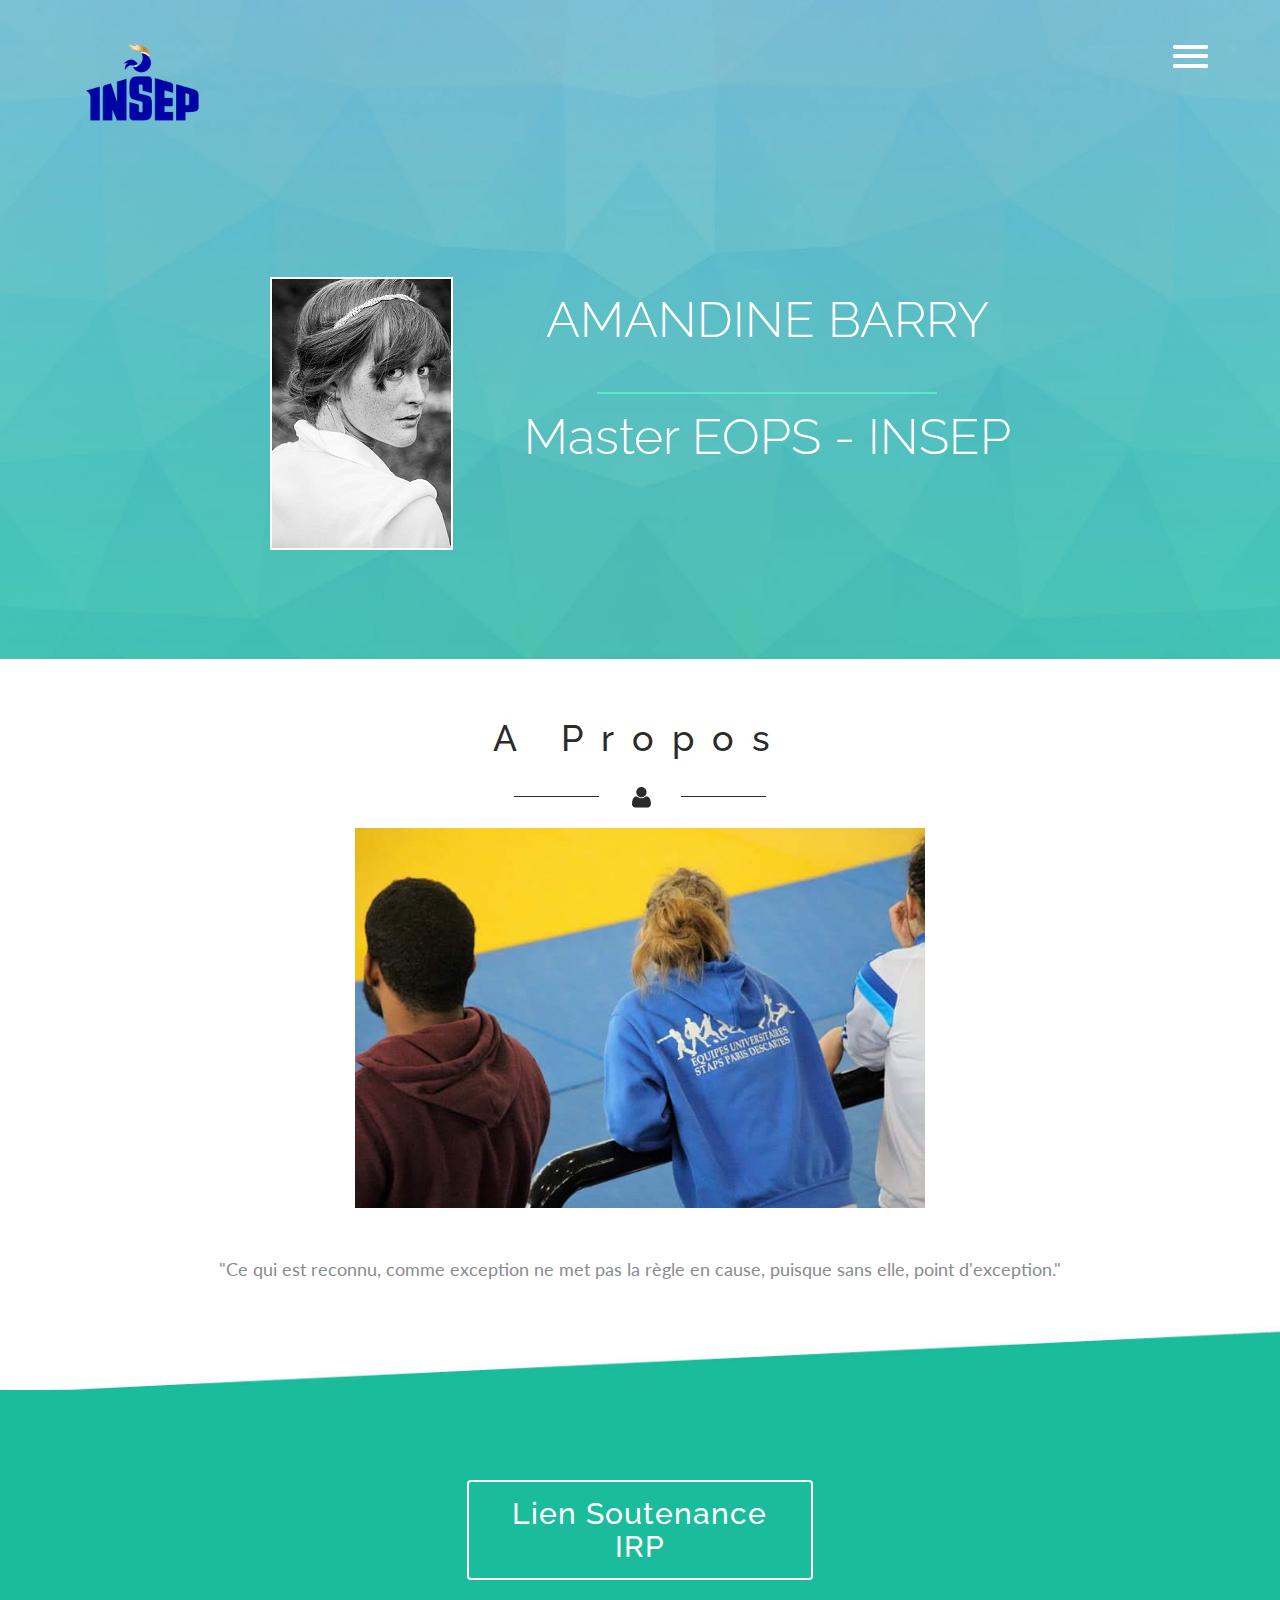
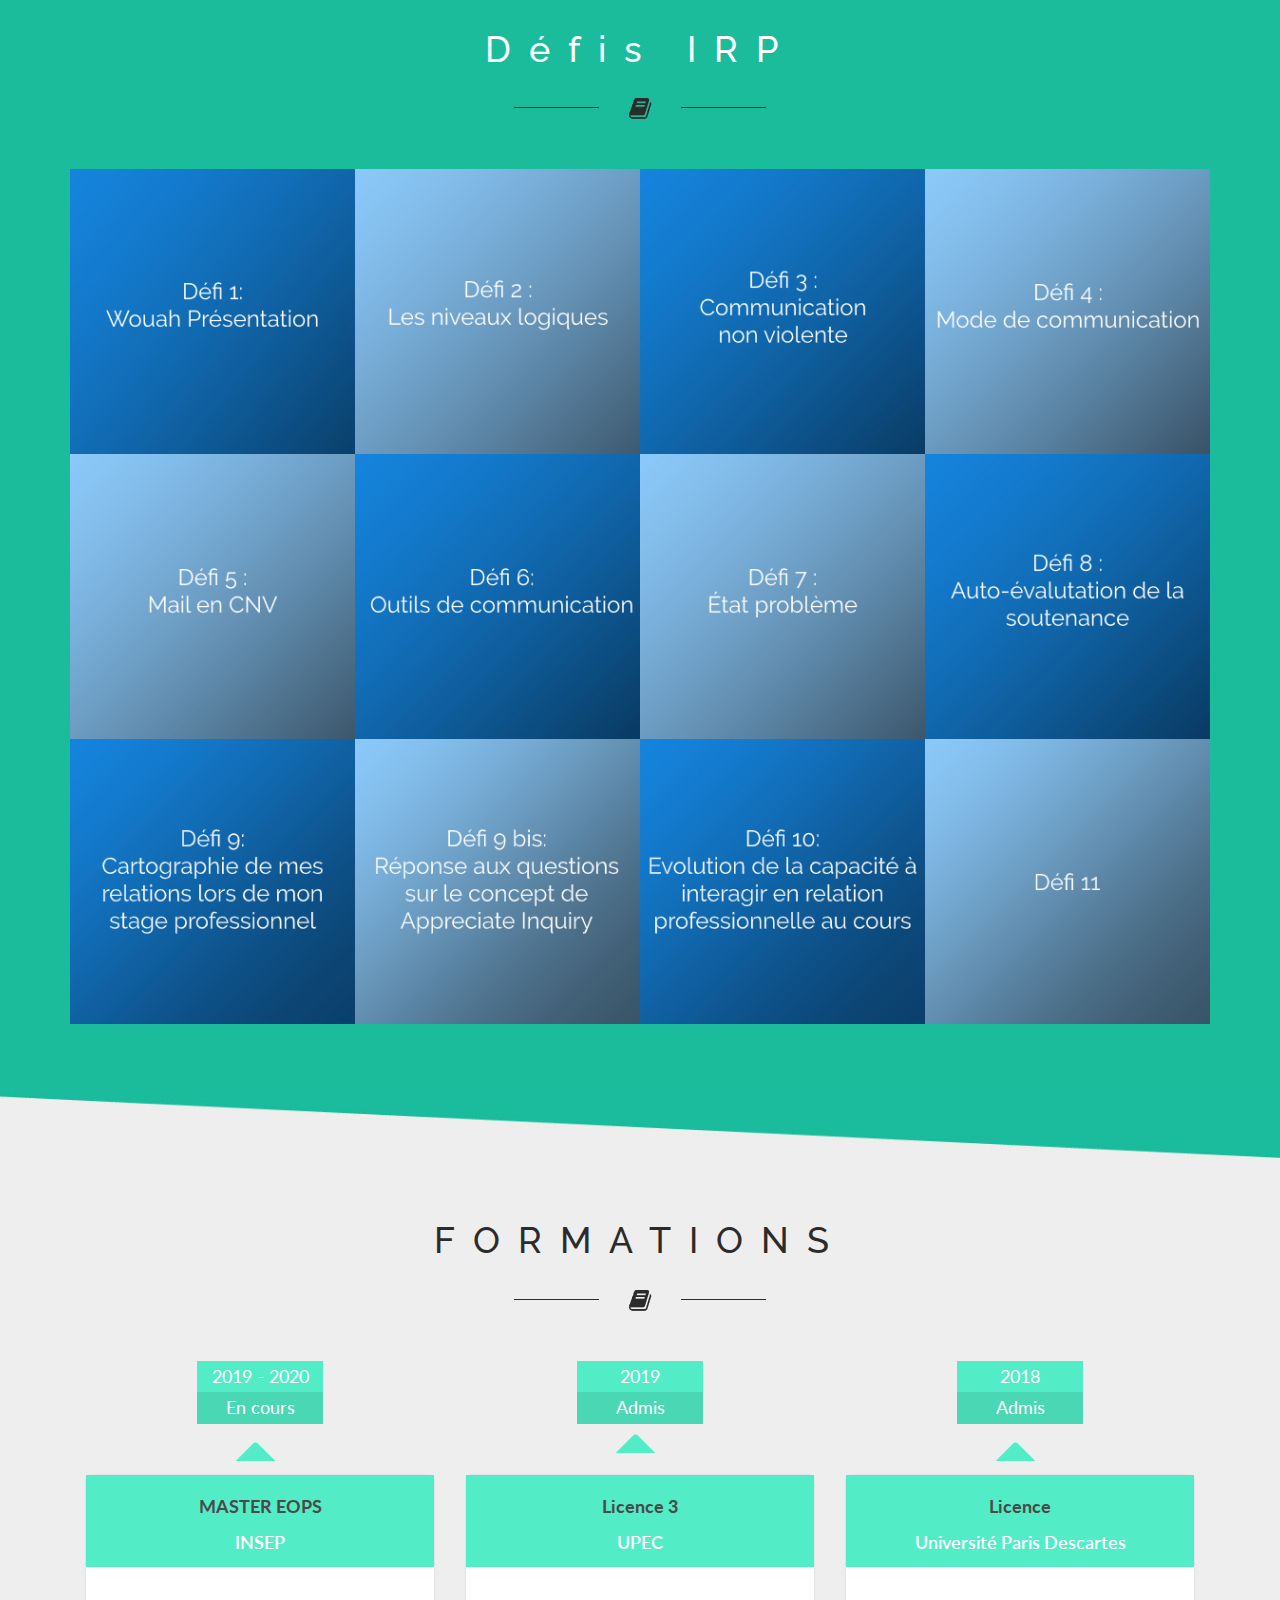
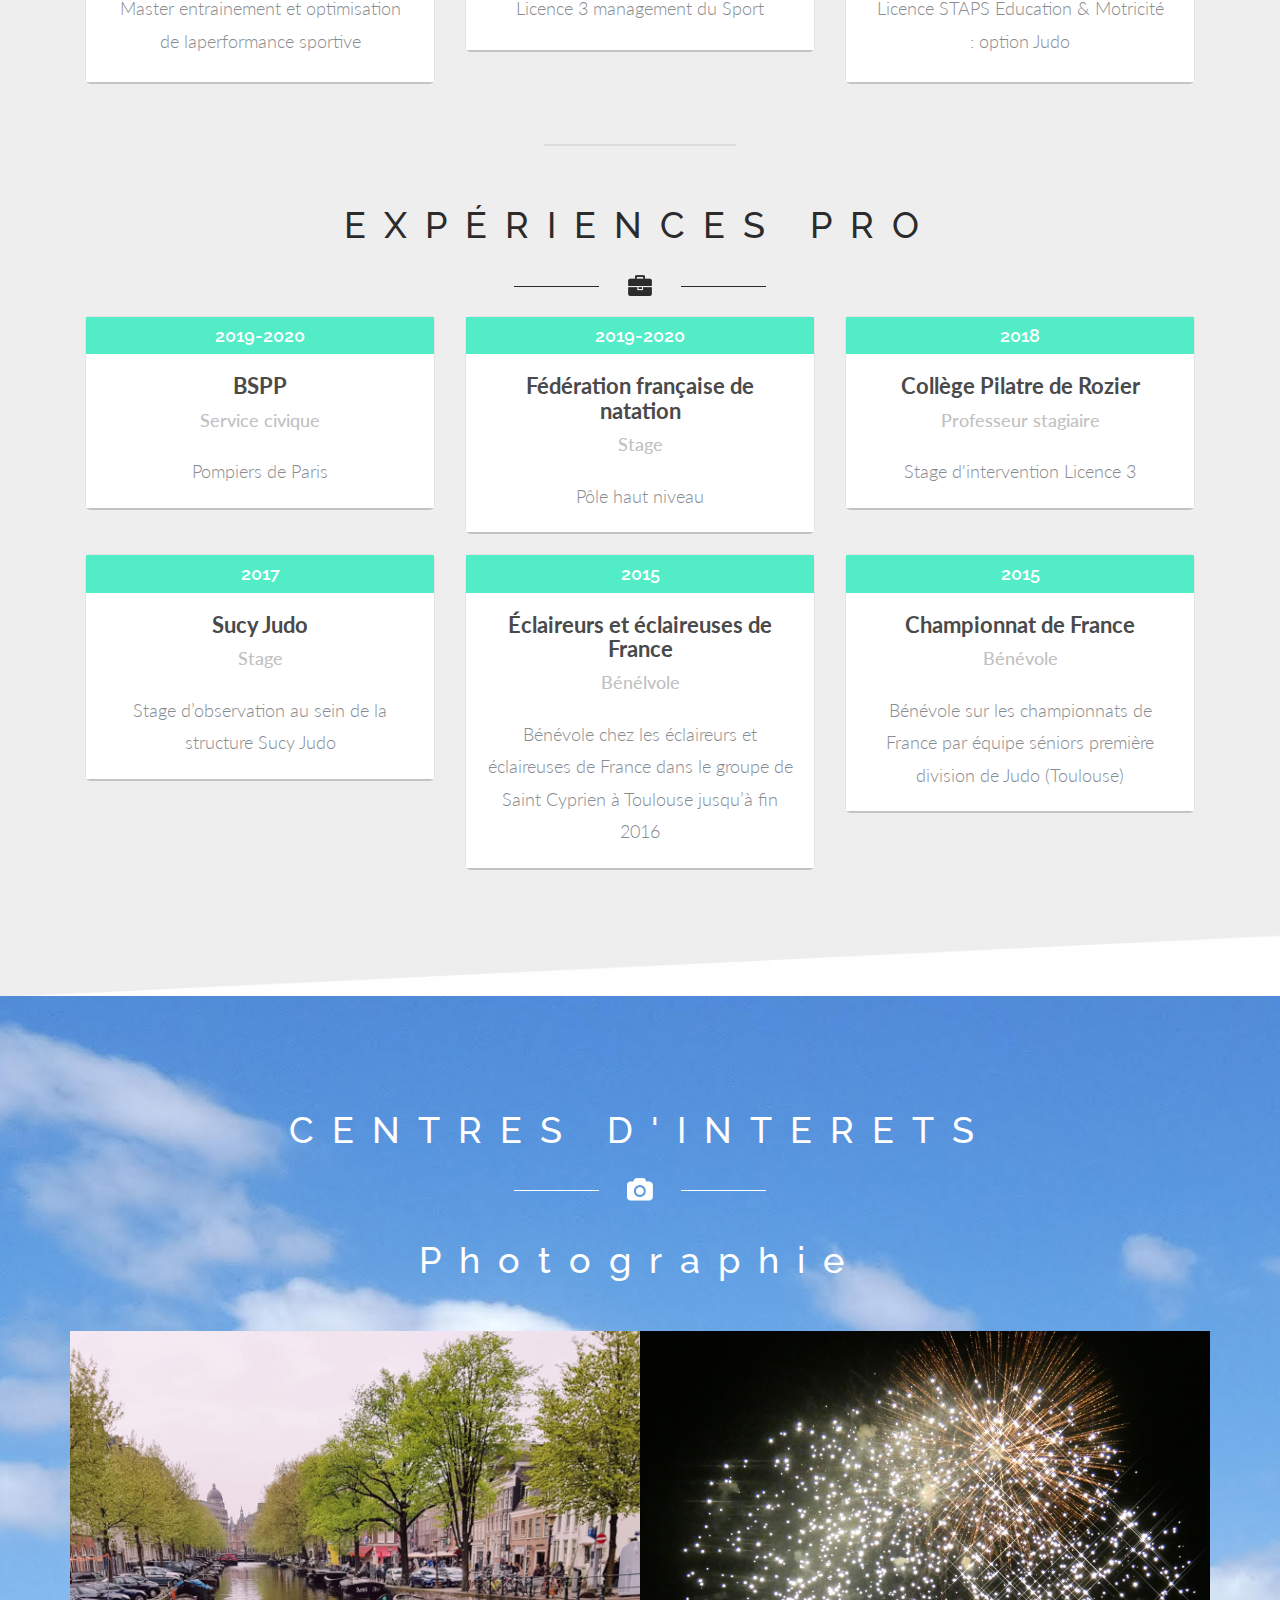
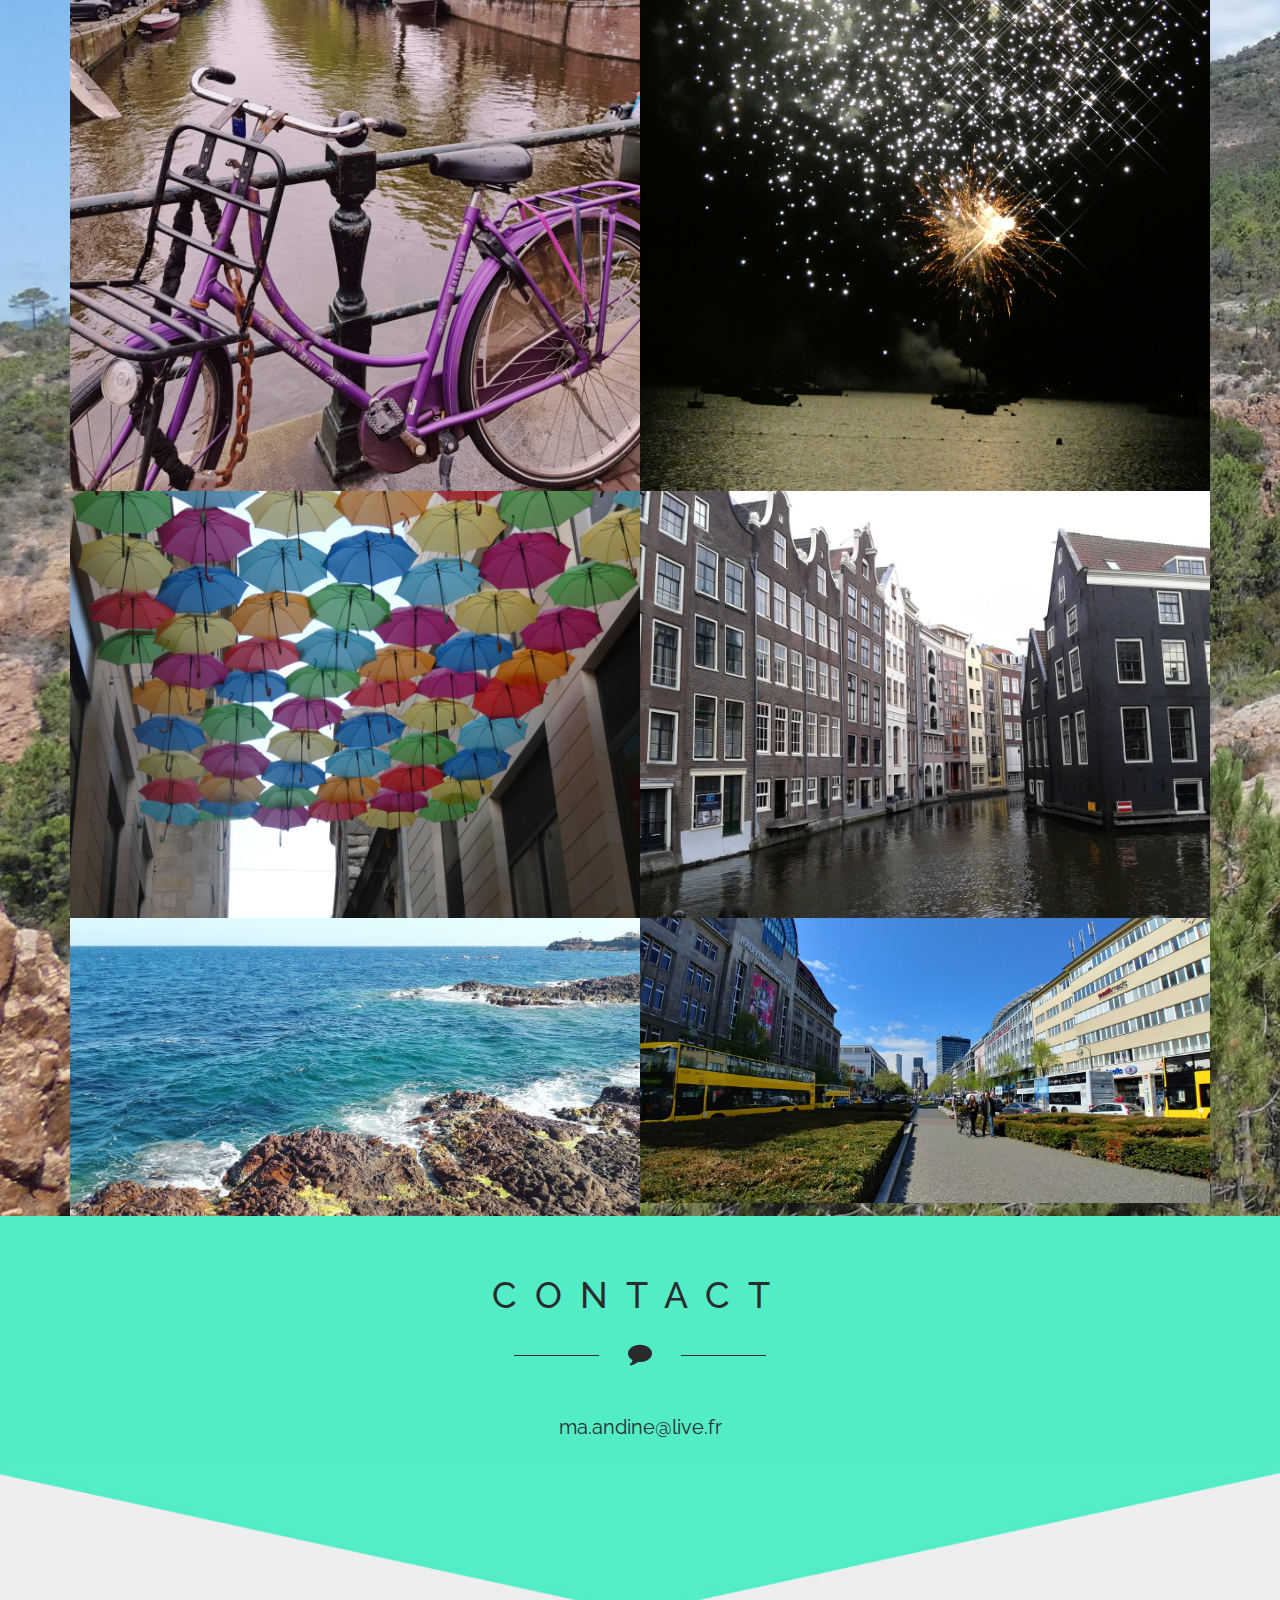
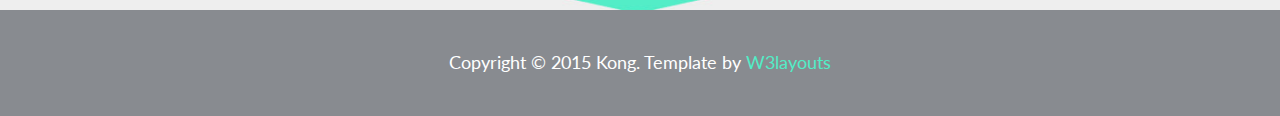
==== index.html @ 2a753738 "defi 9bis & 10" ====
<!--
Author: W3layouts
Author URL: http://w3layouts.com
License: Creative Commons Attribution 3.0 Unported
License URL: http://creativecommons.org/licenses/by/3.0/
-->
<!DOCTYPE html>
<html>
<head>
	<title>E-Portfolio Amandine</title>
	<!--fonts-->
		<link href='http://fonts.googleapis.com/css?family=Raleway:400,100,200,300,500,600,700,800,900' rel='stylesheet' type='text/css'>
		<link href='http://fonts.googleapis.com/css?family=Lato:100,300,400,700,900,100italic,300italic,400italic,700italic,900italic' rel='stylesheet' type='text/css'>
	<!--//fonts-->
		<link href="css/bootstrap.css" rel="stylesheet" type="text/css" media="all" />
		<link href="css/style.css" rel="stylesheet" type="text/css" media="all" />
	<!-- for-mobile-apps -->
		<meta name="viewport" content="width=device-width, initial-scale=1">
		<meta http-equiv="Content-Type" content="text/html; charset=utf-8" />
		<meta name="keywords" content="Kong Responsive web template, Bootstrap Web Templates, Flat Web Templates, Andriod Compatible web template, 
		Smartphone Compatible web template, free webdesigns for Nokia, Samsung, LG, SonyErricsson, Motorola web design" />
		<script type="application/x-javascript"> addEventListener("load", function() { setTimeout(hideURLbar, 0); }, false); function hideURLbar(){ window.scrollTo(0,1); } </script>
	<!-- //for-mobile-apps -->
	<!-- js -->
		<script type="text/javascript" src="js/jquery.min.js"></script>
	<!-- js -->
	<!-- start-smooth-scrolling -->
		<script type="text/javascript" src="js/move-top.js"></script>
		<script type="text/javascript" src="js/easing.js"></script>
		<script type="text/javascript">
			jQuery(document).ready(function($) {
				$(".scroll").click(function(event){		
					event.preventDefault();
					$('html,body').animate({scrollTop:$(this.hash).offset().top},1000);
				});
			});
		</script>
	<!-- start-smooth-scrolling -->

</head>
<body>
<!-- banner -->
<div class="banner" id="home">
	<div class="container"> 
		<div class="top-header row">
			<script src="js/classie.js"></script>
			<!--top-nav---->
			<div class="logo">
				<a href="index.html"><img src="images/insep-logo.png" alt=""/></a>
			</div>
			<div class="top-nav">
				<div class="nav-icon">
					    <a href="#" class="right_bt" id="activator"><span> </span> </a>
				</div>
				<div class="box" id="box">
					<div class="box_content">        					                         
						<div class="box_content_center">
							<div class="form_content" style="line-height: 0!important;">
								<div class="menu_box_list">
									<ul>
										<li><a class="scroll" href="#home"><span>home</span></a></li>
										<li><a class="scroll" href="#about"><span>à propos</span></a></li>
										<li><a class="scroll" href="#defis"><span>défis irp</span></a></li>
										<li><a class="scroll" href="#parcours"><span>Parcours</span></a></li>
										<li><a class="scroll" href="#interets"><span>Centres d'interets</span></a></li>
										<!-- <li><a class="scroll" href="#blog"><span>blog</span></a></li> -->
										<li><a class="scroll" href="#contact"><span>Contact</span></a></li>
										<div class="clearfix"> </div>
									</ul>
								</div>
								<a class="boxclose" id="boxclose"> <span> </span></a>
							</div>                                  
						</div> 	
					</div> 
				</div>       	  
			</div>
			<!--start-click-drop-down-menu-->
			        <!--start-dropdown-->
			         <script type="text/javascript">
						var $ = jQuery.noConflict();
							$(function() {
								$('#activator').click(function(){
									$('#box').animate({'top':'0px'},900);
								});
								$('#boxclose').click(function(){
								$('#box').animate({'top':'-1000px'},900);
								});
							});
							$(document).ready(function(){
							//Hide (Collapse) the toggle containers on load
							$(".toggle_container").hide(); 
							//Switch the "Open" and "Close" state per click then slide up/down (depending on open/close state)
							$(".trigger").click(function(){
								$(this).toggleClass("active").next().slideToggle("slow");
									return false; //Prevent the browser jump to the link anchor
							});
												
						});
					</script>
			<!--//End-click-drop-down-menu-->
			<div class="clearfix"> </div>
		</div>
		<div class="banner-info">
			<div class="banner-left">
				<img style='border:solid 2px white;' src="images/profile.jpg" alt=""/>
			</div>
			<div class="banner-right">
				<h2>AMANDINE BARRY</h2>
				<div class="border"></div>
				<h3>Master EOPS - INSEP</h3>
				<!-- <a href="#">DOWNLOAD MY RESUME</a> -->
			</div>
			<div class="clearfix"></div>
		</div>
	</div>
</div>
<!--/header-banner-->
<!--about-->
<div class="about text-center" id="about">
	<div class="container">
		<h3>A Propos</h3>
		<div class="strip text-center"><img src="images/about.png" alt=" "/></div><br/>
		<img src="images/AProposDeMoi.jpg" style="width: 50%!important" />
		<p style='font:italic'>"Ce qui est reconnu, comme exception ne met pas la règle en cause, puisque sans elle, point d'exception."</p>
	</div>
</div>
<!--//about-->
<div class="about-back"></div>
<!--my skill-->
<div class="my-skills text-center" id="defis">
	<div class="container">
		<div class="row" style="padding:30px 5px 30px 5px; text-align:center;">
			<span class=col-md-4></span>
			<a class="col-md-4" href="https://www.youtube.com/watch?v=cBGoBGik8QI&feature=youtu.be">
				<h3 id="soutenanceirp" style="border:2px solid white; border-radius: 4px; padding:15px; color:white; letter-spacing: 1px!important;font-size:30px!important">Lien Soutenance IRP</h3>
			</a>
		</div>
		<br/>
		<h3>Défis IRP</h3>
		<div class="strip text-center"><img src="images/edu.png" alt=" "/></div>
		
		<div class="gallery-grids">
			<div class="top-gallery">
				<div class="col-md-3 gallery-grid gallery1" >
					<a href="#" ><img src="images/p1.jpg" class="img-responsive" alt="/">
						<div class="textbox">
							<br/>
							<div class="button"><a href="defi1.html">VIEW</a></div>
						</div>
				</div></a>
				<div class="col-md-3 gallery-grid gallery1">
					<a href="#" ><img src="images/p2.jpg" class="img-responsive" alt="/">
						<div class="textbox">
							<br/>
							<div class="button"><a href="defi2.html" >VIEW</a></div>
						</div>
				</div></a>
				<div class="col-md-3 gallery-grid gallery1">
					<a href="#" ><img src="images/p3.jpg" class="img-responsive" alt="/">
						<div class="textbox">
								<br/>
							<div class="button"><a href="https://youtu.be/r7cC9YFsvLc" >VIEW</a></div>
						</div>
				</div></a>
				<div class="col-md-3 gallery-grid gallery1">
					<a href="#" ><img src="images/p4.jpg" class="img-responsive" alt="/">
						<div class="textbox">
								<br/>
							<div class="button"><a href="defi4.html" >VIEW</a></div>
						</div>
				</div></a>
				<div class="col-md-3 gallery-grid gallery1">
					<a href="#" ><img src="images/p5.jpg" class="img-responsive" alt="/">
						<div class="textbox">
								<br/>
							<div class="button"><a href="docs/IRP séminaire 5.docx" >VIEW</a></div>
						</div>
				</div></a>
				<div class="col-md-3 gallery-grid gallery1">
					<a href="#" ><img src="images/p6.jpg" class="img-responsive" alt="/">
						<div class="textbox">
								<br/>
							<div class="button"><a href="docs/Défi 6 IRP.docx" >VIEW</a></div>
						</div>
				</div></a>
				<div class="col-md-3 gallery-grid gallery1">
					<a href="docs/Défi_7_Etat_probleme_Etat_desire.png"  ><img src="images/p7.jpg" class="img-responsive" alt="/">
						<div class="textbox">
								<br/>
							<div class="button"><a href="docs/Défi_7_Etat_probleme_Etat_desire.png"class="swipeboxDefi" >VIEW</a></div>
						</div>
				</div></a>
				<div class="col-md-3 gallery-grid gallery1">
					<a href="#" ><img src="images/p8.jpg" class="img-responsive" alt="/">
						<div class="textbox">
								<br/>
							<div class="button"><a href="images/p8.jpg" >VIEW</a></div>
						</div>
				</div></a>
				<div class="col-md-3 gallery-grid gallery1">
					<a href="#" ><img src="images/p9.jpg" class="img-responsive" alt="/">
						<div class="textbox">
								<br/>
							<div class="button"><a href="docs/Défi 9.pdf" >VIEW</a></div>
						</div>
				</div></a>
				<div class="col-md-3 gallery-grid gallery1">
					<a href="#" ><img src="images/p9b.jpg" class="img-responsive" alt="/">
						<div class="textbox">
								<br/>
							<div class="button"><a href="docs/In_english.pdf" >VIEW</a></div>
						</div>
				</div></a>
				<div class="col-md-3 gallery-grid gallery1">
					<a href="#" ><img src="images/p10.jpg" class="img-responsive" alt="/">
						<div class="textbox">
								<br/>
							<div class="button"><a href="docs/Defi10_Evolution_de_la_capacite_a_interagir_en_relation_professionnelle_au_cours_du_stage.pdf" >VIEW</a></div>
						</div>
				</div></a>
				<div class="col-md-3 gallery-grid gallery1">
					<a href="#" ><img src="images/p11.jpg" class="img-responsive" alt="/">
						<div class="textbox">
							<br/>
							<div class="button"><a href="images/p11.jpg" >VIEW</a></div>
						</div>
				</div></a>
				<div class="clearfix"> </div>
			</div>
				<link rel="stylesheet" href="css/swipebox.css">
				<script src="js/jquery.swipebox.min.js"></script> 
					<script type="text/javascript">
						jQuery(function($) {
							$(".swipebox").swipebox();
							$(".swipeboxDefi").swipebox();
						});
					</script>
		</div>
	</div>	
</div>
<!--//my skill-->
<div class="my-skill-back"></div>
<!--education-->
<div class="education text-center" id="parcours">
	<div class="container">
		<div class="edu-info">
			<h3>FORMATIONS</h3>
		</div>
		<div class="strip text-center"><img src="images/edu.png" alt=" "/></div>
		<div class="edu-grids">
			<div class="col-md-4 edu-grid">
				<p>2019 - 2020</p><span>En cours</span>
				<img src="images/arrow.png" alt=""/>
				<div class="edu-border">
					<div class="edu-grid-master">
						<h3>MASTER EOPS</h3>
						<h4>INSEP</h4>
					</div>
					<div class="edu-grid-info">
						<h5>Master entrainement et optimisation de laperformance sportive</h5>
					</div>
				</div>
			</div>
			<div class="col-md-4 edu-grid">
				<p>2019</p><span>Admis</span>
				<img src="images/arrow.png" alt=""/>
				<div class="edu-border">
					<div class="edu-grid-master">
						<h3>Licence 3</h3>
						<h4>UPEC</h4>
					</div>
					<div class="edu-grid-info">
						<h5>Licence 3 management du Sport</h5>
					</div>
				</div>
			</div>
			<div class="col-md-4 edu-grid">
				<p>2018</p><span>Admis</span>
				<img src="images/arrow.png" alt=""/>
				<div class="edu-border">
					<div class="edu-grid-master">
						<h3>Licence</h3>
						<h4>Université Paris Descartes</h4>
					</div>
					<div class="edu-grid-info">
						<h5>Licence STAPS Education & Motricité : option Judo</h5>
					</div>
				</div>
			</div>
			
			<div class="clearfix"></div>
		</div>
	</div>
	
</div>
<!--//education-->
<div class="strip-border"><p></p></div>
<!--work-->
<div class="work-experience text-center">
	
	<div class="container">
		<div class="work-info">
			<h3>EXPÉRIENCES PRO</h3>
		</div>
		<div class="strip text-center"><img src="images/work.png" alt=" "/></div><br>
		<div class=row>
			<div class="col-md-4 mb-4">
				<div class="work-grid">
					<h3>2019-2020</h3>
					<div class="work-grid-info">
						<h4>BSPP</h4>
						<h5>Service civique</h5>
						<p>Pompiers de Paris</p>
					</div>
				</div>
			</div>
			<div class="col-md-4 mb-4">
					<div class="work-grid">
							<h3>2019-2020</h3>
							<div class="work-grid-info">
								<h4>Fédération française de natation</h4>
								<h5>Stage</h5>
								<p>Pôle haut niveau</p>
							</div>
						</div>
			</div>
			<div class="col-md-4 mb-4">
					<div class="work-grid">
							<h3>2018</h3>
							<div class="work-grid-info">
								<h4>Collège Pilatre de Rozier</h4>
								<h5>Professeur stagiaire</h5>
								<p>Stage d'intervention Licence 3</p>
							</div>
						</div>
			</div>
		</div>
		<br />
		<div class="row">
			<div class="col-md-4 mb-4">
					<div class="work-grid">
							<h3>2017</h3>
							<div class="work-grid-info">
								<h4>Sucy Judo</h4>
								<h5>Stage</h5>
								<p>Stage d’observation au sein de la structure Sucy Judo</p>
							</div>
						</div>
			</div>
			<div class="col-md-4 mb-4">
					<div class="work-grid">
							<h3>2015</h3>
							<div class="work-grid-info">
								<h4>Éclaireurs et éclaireuses de France</h4>
								<h5>Bénélvole</h5>
								<p>Bénévole chez les éclaireurs et éclaireuses de France dans le groupe
									de Saint Cyprien à Toulouse jusqu’à fin 2016</p>
							</div>
						</div>
			</div>
			<div class="col-md-4 mb-4">
					<div class="work-grid">
							<h3>2015</h3>
							<div class="work-grid-info">
								<h4>Championnat de France</h4>
								<h5>Bénévole</h5>
								<p>Bénévole sur les championnats de France par équipe séniors première division de Judo (Toulouse)</p>
							</div>
						</div>
			</div>
		</div>
		
	</div>
</div>
<!--//work-->
<div class="services-back"></div>

<!--portfolio-->
<div class="gallery-section text-center" id="interets">
	<div class="container">
		<h3>CENTRES D'INTERETS</h3>
		<!--swipebox pour la gallerie photo-->
		<div class="strip text-center"><img src="images/port.png" alt=" "/></div>
		<br/><br/>
		<h3>Photographie </h3>

		<div class="gallery-grids">
			<div class="top-gallery">
				
				
				<div class="col-md-6 gallery-grid gallery1" >
					<a href="images/i6.jpeg" class="swipebox"><img src="images/i6.jpeg" class="img-responsive" alt="/">
						<div class="textbox">
						</div>
				</div></a>
				
				<div class="col-md-6 gallery-grid gallery1" >
					<a href="images/i5.jpg" class="swipebox"><img src="images/i5.jpg" class="img-responsive" alt="/">
						<div class="textbox">
						</div>
				</div></a>
				<div class="col-md-6 gallery-grid gallery1" >
					<a href="images/i4.jpg" class="swipebox"><img src="images/i4.jpg" class="img-responsive" alt="/">
						<div class="textbox">
						</div>
				</div></a>
				<div class="col-md-6 gallery-grid gallery1" >
					<a href="images/i3.jpeg" class="swipebox"><img src="images/i3.jpeg" class="img-responsive" alt="/">
						<div class="textbox">
						</div>
				</div></a>
				<div class="col-md-6 gallery-grid gallery1" >
					<a href="images/i1.jpeg" class="swipebox"><img src="images/i1.jpeg" class="img-responsive" alt="/">
						<div class="textbox">
						</div>
				</div></a>
				<div class="col-md-6 gallery-grid gallery1" >
					<a href="images/i2.jpeg" class="swipebox"><img src="images/i2.jpeg" class="img-responsive" alt="/">
						<div class="textbox">
						</div>
				</div></a>

			</div>
		</div>
	</div>
</div>
<!--//portfolio-->

<!--contact-->
<div class="contact" id="contact">
	<div class="container">
		<div class="contact-info text-center">
			<h3>CONTACT</h3>
			<div class="strip text-center"><img src="images/con1.png" alt=" "/></div>
		</div>
		<div class="contact-grids">
			<div style="text-align:center" class="col-md-12">
				<h3>ma.andine@live.fr</h3>
			</div>
			<div class="clearfix"></div>
		</div>
	</div>
</div>
<!--//contact-->
<div class="footer-top"></div>


<!--footer-->
<div class="footer">
	<div class="container">
		<p>Copyright &copy; 2015 Kong. Template by <a href="http://w3layouts.com/"> W3layouts</a></p>
	</div>
</div>
<!--//footer-->
<!-- here stars scrolling icon -->
	<script type="text/javascript">
		$(document).ready(function() {
			/*
				var defaults = {
				containerID: 'toTop', // fading element id
				containerHoverID: 'toTopHover', // fading element hover id
				scrollSpeed: 1200,
				easingType: 'linear' 
				};
			*/
								
			$().UItoTop({ easingType: 'easeOutQuart' });
								
			});
	</script>
<!-- //here ends scrolling icon -->
</body>
</html>
---- css/style.css ----
/*--
Author: W3layouts
Author URL: http://w3layouts.com
License: Creative Commons Attribution 3.0 Unported
License URL: http://creativecommons.org/licenses/by/3.0/
--*/
body{
	margin:0;
	font-family: 'Raleway', sans-serif;
}
body a{
	transition: 0.5s all ease;
	-webkit-transition: 0.5s all ease;
	-moz-transition: 0.5s all ease;
	-o-transition: 0.5s all ease;
	-ms-transition: 0.5s all ease;
}
h1,h2,h3,h4,h5,h6{
	margin:0;			   
}
p{
	margin:0;
}
ul,label{
	margin:0;
	padding:0;
}
body a:hover{
	text-decoration:none;
}
/*--header-menu--*/
button#showRightPush {
	background: none;
	border: none;
	color: #ffffff;
	
}
button#showRightPush img {
	padding-left: 8px;
}

/*--header--*/
.logo {
  float: left;
}
.top-nav{
	float:right;
	margin-top: 15px;
}
.top-header{
margin-top:50px;
}
.right_bt span{
	width: 37px;
    height: 25px;
	display: block;
	background: url(../images/menu.png) no-repeat 0px 0px;
}
.box{
	position:absolute;
	top:-1200px;
	width:100%;
	margin:auto;
	padding:0px;
	z-index:999999;
	text-align:center;
	left:0px;
 }
.box_content_center{
	background:rgba(0, 0, 0, 0.22);
}
a.boxclose{
	cursor: pointer;
	text-align: center;
	display: block;
	position: absolute;
	top: 19px;
	right: 290px;
 }
 #activator {
}
.menu_box_list{
	display: inline-block;
	padding:30px 0;
}
.menu_box_list ul li {
	display:inline-block;
	  margin: 0 10px;
}
.menu_box_list li a{
	color: #FFF;
	font-size: 16px;
	text-transform: uppercase;
	font-family: 'Lato', sans-serif;
	-webkit-transition: all 0.5s ease-in-out;
	-moz-transition: all 0.5s ease-in-out;
	-o-transition: all 0.5s ease-in-out;
	transition: all 0.5s ease-in-out;
	font-weight: 600;
}
.menu_box_list li a:hover{
	color:#000000;
	text-decoration: none;
}
.menu_box_list li a > i > img{
	vertical-align:middle;
}
.boxclose span{
	width:58px;
	height:73px;
	display:inline-block;
	background: url(../images/into.png) no-repeat 0px 0px;
}
/*--/header--*/
/*--banner--*/
.banner{
	background: url(../images/banner.jpg) no-repeat 0px 0px;
	background-size: cover;
	-webkit-background-size: cover;
	-moz-background-size: cover;
	-o-background-size: cover;
	text-align: center;
	min-height:750px;
}
.banner-info{
width:65%;
margin: 141px auto 0 auto;
}
.banner-right h1{
font-size:34px;
font-weight:800;
color:#ffffff;
margin:35px 0 15px 0;
letter-spacing: 15px;
}
.banner-right h2, .banner-right h3{
  font-size: 50px;
  font-weight: 300;
  color: #ffffff;
  margin: 15px 0 45px 0;
}
.banner-right a{
text-decoration:none;
color:#ffffff;
font-size:16px;
font-weight:500;
padding:16px 20px;
border:2px solid #fff;
}
.banner-right a:hover{
border:2px solid #000;
}
.banner-left{
float:left;
}
.banner-right{
float:right;
}
.border {
  background: #52edc7;
  width: 70%;
  margin: 0 auto;
  padding: 1px;
}
/*--//banner--*/
/*--about--*/
.about{
padding:60px 0 25px 0;
}
.about h3{
margin:0;
color:#2b2b2b;
font-size:36px;
font-weight:500;
letter-spacing: 18px;
}
.strip{
  margin: 28px 0 0px 0;
}
.about p{
margin:45px 0 0 0;
color:#888b90;
font-size:18px;
font-family: 'Lato', sans-serif;
line-height:1.8em;
}
.about ul{
padding:0;
margin:45px 0 0 0;
}
.about ul li{
list-style-type:none;
display:inline-block;
margin-right:25px;
}
.about ul li a.fb{
background: url(../images/icons.png) no-repeat 0px 0px;
width:72px;
height:72px;
display:block;
}
.about ul li a.twit{
background: url(../images/icons.png) no-repeat -99px 0px;
width:72px;
height:72px;
display:block;
}
.about ul li a.twit:hover{
background: url(../images/icons.png) no-repeat -99px -71px;
}
.about ul li a.in{
background: url(../images/icons.png) no-repeat -199px 0px;
width:72px;
height:72px;
display:block;
}
.about ul li a.in:hover{
background: url(../images/icons.png) no-repeat -199px -71px;
}
.about ul li a.drib{
background: url(../images/icons.png) no-repeat -299px 0px;
width:72px;
height:72px;
display:block;
}
.about ul li a.drib:hover{
background: url(../images/icons.png) no-repeat -299px -71px;
}
.about ul li a.goog{
background: url(../images/icons.png) no-repeat -399px 0px;
width:72px;
height:72px;
display:block;
}
.about ul li a.goog:hover{
background: url(../images/icons.png) no-repeat -399px -71px;
}
.about ul li a.pin{
background: url(../images/icons.png) no-repeat -499px 0px;
width:72px;
height:72px;
display:block;
}
.about ul li a.pin:hover{
background: url(../images/icons.png) no-repeat -499px -71px;
}
.about ul li a.fb:hover{
background: url(../images/icons.png) no-repeat 0px -71px;
}
/*--//about--*/
/*--my skill--*/
.my-skills{
	background: #1abc9c;
	padding: 60px 0;
}
.my-skills h3{
margin:0;
color:#ffffff;
font-size:36px;
font-weight:500;
letter-spacing: 18px;
}
.skill-grids{
margin-top:50px;
}
.skills-grid p{
margin:20px 0 0 0;
color:#ffffff;
font-size:16px;
font-weight:600;
text-transform:uppercase;
}
.circle{
color:#ffffff;
font-size:36px;
}
span.circles-number {
  font-size: 36px;
}
span.circles-text {
  font-size: 36px;
}
.circles-text-wrp {
  line-height: 142px !important;
}
/*--//my skill--*/
/*--education--*/
.education{
padding:60px 0;
background:#eeeeee;
}
.edu-info h3{
margin:0;
color:#2b2b2b;
font-size:36px;
font-weight:500;
letter-spacing: 18px;
}

.edu-grid p{
margin:0px auto;
color:#ffffff;
font-size:18px;
font-family: 'Lato', sans-serif;
background:#52edc7;
width: 36%;
padding: 3px 0;
}
.edu-grid span{
margin:0px auto;
display:block;
color:#ffffff;
font-size:18px;
font-family: 'Lato', sans-serif;
background:#4ad7b4;
width: 36%;
padding: 3px 0;
}
.edu-grid-master{

background:#52edc7;
padding: 15px 0;
}
.edu-grid-master h3{
font-family: 'Lato', sans-serif;
margin:0;
font-size:18px;
color:#4a4a4a;
font-weight:700;
line-height:1.8em;
}
.edu-grid-master h4{
font-family: 'Lato', sans-serif;
margin:10px 0 0 0;
font-size:18px;
color:#ffffff;
font-weight: 600;
}
.edu-grid-info{
background:#ffffff;
padding: 25px 30px;
}
.edu-grid-info h5{
font-family: 'Lato', sans-serif;
line-height:1.8em;
margin:0;
font-size:18px;
color:#888b90;
font-weight:300;
}
.edu-border{
border:1px solid #e2e2e2;
margin-top:50px;
border-radius: 6px;
border-bottom: 2px solid #c3c3c3;
}
.edu-grids {
  margin-top: 50px;
}
.edu-grid{
position:relative;
}
.edu-grid img{
position:absolute;
top: 25%;
left: 40%;
}
/*--//education--*/
/*--work--*/
.work-info h3{
  margin: 0;
  color: #2b2b2b;
  font-size: 36px;
  font-weight: 500;
  letter-spacing: 18px;
}
.work-experience{
  padding: 60px 0;
  background: #eeeeee;
}
.work-grids {
  margin-top: 50px;
}
.work-grid h3{
margin:0;
color:#ffffff;
background:#52edc7;
padding: 9px 0;
font-size: 18px;
font-weight: 600;
}
.work-grid-info {
background:#ffffff;
padding: 20px 18px;
}
.work-grid-info h4{
  font-family: 'Lato', sans-serif;
  margin: 0;
  font-size: 22px;
  color: #4a4a4a;
  font-weight: 700;
}
.work-grid-info h5{
  font-family: 'Lato', sans-serif;
  margin: 12px 0 25px 0;
  font-size: 18px;
  color: #c1c1c1;
  font-weight: 500;
}
.work-grid-info p{
  font-family: 'Lato', sans-serif;
  line-height: 1.8em;
  margin: 0;
  font-size: 18px;
  color: #888b90;
  font-weight: 300;
}
.work-grid{
border:1px solid #e2e2e2;
border-radius: 6px;
border-bottom: 2px solid #c3c3c3;
}
/*--//work--*/
/*--services--*/
.services{
  padding: 60px 0;
}
.ser-info h3{
  margin: 0;
  color: #2b2b2b;
  font-size: 36px;
  font-weight: 500;
  letter-spacing: 18px;
}
.ser-grids{
margin-top:50px;
}
.ser-imagea{
background: url(../images/icons.png) no-repeat -1px -339px;
width:190px;
height:190px;
display:block;
margin:0 auto;
}
.ser-imageb{
background: url(../images/icons.png) no-repeat -390px -150px;
width:190px;
height:190px;
display:block;
margin:0 auto;
}
.ser-imagec{
background: url(../images/icons.png) no-repeat -195px -149px;
width:190px;
height:190px;
display:block;
margin:0 auto;
}
.ser-imaged{
background: url(../images/icons.png) no-repeat -1px -143px;
width:190px;
height:190px;
display:block;
margin:0 auto;
}
.ser-grid h3{
margin:25px 0;
color:#2b2b2b;
font-size:24px;
font-family: 'Lato', sans-serif;
font-weight:700;
}
.ser-grid p {
  font-family: 'Lato', sans-serif;
  line-height: 1.8em;
  margin: 0;
  font-size: 18px;
  color: #888b90;
  font-weight: 300;
}
/*--//services--*/
/*--portfolio--*/
.gallery-section{
background: url(../images/port-bg.jpg) no-repeat 0px 0px;
	background-size: cover;
	-webkit-background-size: cover;
	-moz-background-size: cover;
	-o-background-size: cover;
	text-align: center;
	min-height:1404px;
    padding: 140px 0 0px 0;
}
#portfolio p {
  font-family: 'Lato', sans-serif;
  line-height: 1.8em;
  margin: 25px 0 0 0;
  font-size: 18px;
  color: #ffffff;
  font-weight: 300;
}
.gallery-section h3{
   margin: 0;
  color: #ffffff;
  font-size: 36px;
  font-weight: 500;
  letter-spacing: 18px;
}
.gallery-grid {
  padding: 0;
}
.gallery1 {
position:relative;
}
.gallery1 .textbox {
width:100%;
height:100%;
position:absolute;
top:0;
left:0;
-webkit-transform: scale(0);
transform: scale(0);
background-color:rgba(82, 237, 199, 0.5);
}
.gallery1:hover .textbox {
-webkit-transform: scale(1);
transform: scale(1);
}
.gallery-grid img{
width:100%;
}

.textbox {
-webkit-transition: all 0.7s ease;
transition: all 0.7s ease;
}
.textbox h4 {
  font-family: 'Lato', sans-serif;
  font-size: 22px;
  color: #fff;
  margin-top: 115px;
}
.textbox p {
  font-size: 12px !important;
  color: #fff;
  font-weight:500 !important;
  margin:6px 0 0 0!important;
}
.gallery-grids {
  margin-top: 50px;
}
.button:hover{
 border: 2px solid #000;
}
.button {
  border: 2px solid #fff;
  padding: 10px;
  width: 34%;
  cursor:pointer;
  text-align:center;
  margin: 20px auto 0 auto;
}
.button a {
display:block;
color:#fff;
font-family: 'Lato', sans-serif;
font-size:18px;
font-weight:700;
}
/*--//portfolio--*/
/*--process--*/
.process{
background:#52edc7;
  padding: 30px 0 65px 0;
}
.process-gird{
background:#fff;
border-radius:70%;
width:100%;
  height: 141px;
  padding: 16px 0 0 0;
}
.process h3 {
  margin: 0;
  color: #ffffff;
  font-size: 36px;
  font-weight: 500;
  letter-spacing: 18px;
}
.process-imagea{
background: url(../images/icons.png) no-repeat -506px -369px;
width:50px;
height:50px;
display:block;
margin:0 auto;
}
.process-imageb{
background: url(../images/icons.png) no-repeat -206px -369px;
width:50px;
height:50px;
display:block;
margin:0 auto;
}
.process-imagec{
background: url(../images/icons.png) no-repeat -264px -369px;
width:50px;
height:50px;
display:block;
margin:0 auto;
}
.process-imaged{
background: url(../images/icons.png) no-repeat -317px -369px;
width:50px;
height:50px;
display:block;
margin:0 auto;
}
.process-imagee{
background: url(../images/icons.png) no-repeat -383px -369px;
width:50px;
height:50px;
display:block;
margin:0 auto;
}
.process-imagef{
background: url(../images/icons.png) no-repeat -461px -369px;
width:50px;
height:50px;
display:block;
margin:0 auto;
}
.process-gird p{
color:#2b2b2b;
font-family: 'Lato', sans-serif;
font-size:18px;
font-weight:700;
margin:14px 0 0 0;
}
.process-girds {
  margin-top: 50px;
}
.process-gird {
position:relative;
}
.process-gird  img{
position:absolute;
  top: 42%;
  left: 109.5%;
}
.process-pad{
padding:0 25px;

}
/*--//process--*/
.test-banner {
  background: #ffffff;
  border-top: 15px solid #52edc7;
  width: 54%;
  margin: 50px auto 0 auto;
  padding: 82px 45px;
}
.testimonials{
background:#eeeeee;
padding:60px 0;
}
.testimonials h3 {
  margin: 0;
  color: #2b2b2b;
  font-size: 36px;
  font-weight: 500;
  letter-spacing: 18px;
  text-align:center;
}
.test-left img{
width:100%;
}
.test-left{
float:left;
  width: 40%;
}
.test-right{
float:right;
  width: 52%;
}
.test-right p{
margin:25px 0 38px 0;
font-size:16px;
color:#4a4a4a;
line-height:1.8em;
font-family: 'Lato', sans-serif;
font-weight:600;
font-style:italic;
}
.test-right h4{
margin:0;
font-size:16px;
color:#888b90;
font-family: 'Lato', sans-serif;
font-weight:400;
}
.test-banner{
position:relative;
}
.test-banner img.quoa{
position:absolute;
top:14%;
left:45%;
}
.test-banner img.quo{
position:absolute;
top:77%;
left:45%;
}
/*--//process--*/
/*-- Slider Part starts Here --*/
#slider3,#slider4  {
  box-shadow: none;
  -moz-box-shadow: none;
  -webkit-box-shadow: none;
  margin: 0 auto;
}
.rslides_tabs {
  list-style: none;
  padding: 0;
  background: rgba(0,0,0,.25);
  box-shadow: 0 0 1px rgba(255,255,255,.3), inset 0 0 5px rgba(0,0,0,1.0);
  -moz-box-shadow: 0 0 1px rgba(255,255,255,.3), inset 0 0 5px rgba(0,0,0,1.0);
  -webkit-box-shadow: 0 0 1px rgba(255,255,255,.3), inset 0 0 5px rgba(0,0,0,1.0);
  font-size: 18px;
  list-style: none;
  margin: 0 auto 50px;
  max-width: 540px;
  padding: 10px 0;
  text-align: center;
  width: 100%;
}
.rslides_tabs li {
  display: inline;
  float: none;
  margin-right: 1px;
}
.rslides_tabs a {
  width: auto;
  line-height: 20px;
  padding: 9px 20px;
  height: auto;
  background: transparent;
  display: inline;
}
.rslides_tabs li:first-child {
  margin-left: 0;
}
.rslides_tabs .rslides_here a {
  background: rgba(255,255,255,.1);
  color: #fff;
  font-weight: bold;
}
.events {
  list-style: none;
}
.callbacks_container {
  position: relative;
  float: left;
  width: 100%;
}
.callbacks {
  position: relative;
  list-style: none;
  overflow: hidden;
  width: 100%;
  padding: 0;
  margin: 0;
}
.callbacks li {
  position: absolute;
  width: 100%;
  left: 0;
  top: 0;
}
.callbacks img {
  position: relative;
  z-index: 1;
  height: auto;
  border: 0;
}
.callbacks .caption {
	display: block;
	position: absolute;
	z-index: 2;
	font-size: 20px;
	text-shadow: none;
	color: #fff;
	left: 0;
	right: 0;
	padding: 10px 20px;
	margin: 0;
	max-width: none;
	top: 10%;
	text-align: center;
}
.callbacks_nav {
  	position: absolute;
	-webkit-tap-highlight-color: rgba(0,0,0,0);
	top: 66%;
	left: 0;
	opacity: 0.7;
	z-index: 3;
	text-indent: -9999px;
	overflow: hidden;
	text-decoration: none;
	height: 28px;
	width: 20px;

	margin-top: -65px;
}
.callbacks_nav:active {
  opacity: 1.0;
}
a.callbacks_nav.callbacks1_nav.prev {
	background: transparent url("../images/themes.png") no-repeat 0px 0px;
  left: 13%;
}
.callbacks_nav.next {
	background: transparent url("../images/themes.png") no-repeat -20px 0px;
  left: 84%;
}
#slider3-pager a,#slider4-pager a  {
  display: inline-block;
}
#slider3-pager span,#slider4-pager span{
  float: left;
}
#slider3-pager span,#slider4-pager span{
	width:100px;
	height:15px;
	background:#fff;
	display:inline-block;
	border-radius:30em;
	opacity:0.6;
}
#slider3-pager .rslides_here a ,#slider4-pager .rslides_here a {
  background: #FFF;
  border-radius:30em;
  opacity:1;
}
#slider3-pager a ,#slider4-pager a {
  padding: 0;
}
#slider3-pager li, #slider4-pager li{
	display:inline-block;
}
.rslides {
  position: relative;
  list-style: none;
  overflow: hidden;
  width: 100%;
  padding: 0;
  margin: 0;
}
.rslides li {
  -webkit-backface-visibility: hidden;
  position: absolute;
  display: none;
  width: 100%;
  left: 0;
  top: 0;
}
.rslides li{
  position: relative;
  display: block;
  float: left;
}

.callbacks_tabs{
	list-style: none;
	position: absolute;
	top: 73%;
	z-index: 999;
	left: 46%;
	padding: 0;
	margin: 0;
}
ul.callbacks_tabs.callbacks2_tabs {
top: 73%;
left:46%;
}
.slider-top{
	text-align: center;
	padding:10em 0;
}
.slider-top h1{
	font-weight:700;
	font-size:48px;
	color:#010101;
}
.slider-top p{
	font-weight:400;
	font-size:20px;
	padding:1em 7em;
	color:#010101;
}
.slider-top ul.social-slide{
	display:inline-flex;
	margin: 0px;
	padding: 0px;
}
ul.social-slide li i{
	width:70px;
	height:74px;
	background:url(../images/img-resources.png)no-repeat;
	display: inline-block;
	margin:0px 15px;
}
ul.social-slide li i.win{
	background-position:-6px 0px;
}
ul.social-slide li i.android{
	background-position:-110px 0px;
}
ul.social-slide li i.mac{
	background-position:-215px 0px;
}
.callbacks_tabs li{
	display: inline-block;
}
@media screen and (max-width: 600px) {
  .callbacks_nav {
    top: 47%;
    }
}

.callbacks_tabs a{
 visibility: hidden;
}
.callbacks_tabs a:after {
  content: "\f111";
  font-size:0;
  font-family: FontAwesome;
  visibility: visible;
  display: block;
  height:14px;
  width:14px;
  display:inline-block;
  background: #ffffff;
  border-radius: 30px;
  -webkit-border-radius: 30px;
  -moz-border-radius: 30px;
  -o-border-radius: 30px;
  -ms-border-radius: 30px;
}
.callbacks_here a:after{
	background: #99cc33;	
}
a.callbacks_nav.callbacks2_nav.prev {
background: transparent url("../images/2.png") no-repeat left top;
width:23px;
height:23px;
}
a.callbacks_nav.callbacks2_nav.next{
background: transparent url("../images/2.png") no-repeat -29px 0px;
width:23px;
height:23px;
}
a.callbacks_nav.callbacks2_nav.prev {
left: 86% !important;
top: 9%;
}
a.callbacks_nav.callbacks2_nav.next {
right: 0% !important;
top: 9%;
}
/*-- Slider part Ends Here --*/
/*-- clients --*/
.clients{
padding:0 0 60px 0;
background:#eeeeee;
}
.strip-line{
  background: #52edc7;
  width: 20%;
  margin: 0 auto;
  padding: 1px;
}
.clients h4{
margin:0 0 18px 0;
font-size:20px;
color:#2b2b2b;
}
.client-grids{
margin-top:50px;
}

/*-- //clients --*/
/*-- blog --*/
.blog{
padding:60px 0;

}
.blog-info h3{
  margin: 0;
  color: #2b2b2b;
  font-size: 36px;
  font-weight: 500;
  letter-spacing: 18px;
}
.blog-grids{
margin-top:50px;
}
.blog-grid{
border:1px solid #dedede;
border-radius:4px;
}
.blog-grid img{
width:100%;
}
.blog-text{
padding: 60px 20px 25px 20px;
}
.blog-grid a{
text-decoration:none;
font-size:20px;
color:#2b2b2b;
font-family: 'Lato', sans-serif;
font-weight:700;
}
.blog-grid a:hover{
color :#52edc7;
}
.stripa{
background:#dedede;
width:30%;
height:1px;
margin:15px 0;
}
.blog-grid p {
  font-family: 'Lato', sans-serif;
  line-height: 1.8em;
  margin: 0;
  font-size: 16px;
  color: #888b90;
  font-weight: 300;
}
.blog-grid ul{
padding: 7px 20px;
margin:0;
border-top:1px solid #dedede;
}
.blog-grid ul li{
list-style-type:none;
display:inline-block;
padding-right:20px;
}
.blog-grid ul li a{
color:#888b90;
font-size:12px;
font-weight:700;
}
.blog-grid ul li:nth-child(2){
border-left:1px solid #888b90;
padding-left:20px;
}
.blog-text-info:nth-child(1),.blog-text-info:nth-child(2),.blog-text-info:nth-child(3){
margin-bottom:30px;
}
.blog-pos p{
color:#fff;
font-size:24px;
margin:0;
text-align:center;
font-weight:700;
  transform: rotate(45deg);
  -webkit-transform: rotate(45deg);
  -o-transform: rotate(45deg);
  -moz-transform: rotate(45deg);
}
.blog-pos p span{
font-size:16px;
display:block;
font-weight:400;
margin: -19px 0 0 0;
}
.blog-text-info{
position:relative;
}
.blog-pos{
  position: absolute;
  top: 42%;
  left: 14%;
  width: 17.5%;
  background: #52edc7;
  transform: rotate(-46deg);
  -webkit-transform: rotate(-46deg);
  -o-transform: rotate(-46deg);
  -moz-transform: rotate(-46deg);
}
/*-- blog --*/
/*-- contact --*/
.contact{
background:#52edc7;
padding:60px 0 0 0;
}
.contact-info h3 {
  margin: 0;
  color: #2b2b2b;
  font-size: 36px;
  font-weight: 500;
  letter-spacing: 18px;
  }
.contact-grids{
margin-top:50px;
}
.contact-grids h3 {
  color: #2b2b2b;
  font-size: 20px;
  font-weight: 400;
  margin: 0 0 25px 0;
  }
.stripb{
background:#2b2b2b;
width:30%;
height:1px;
margin: 0 0 40px 0;
}
.contact-left ul{
margin: 0px 0 0 0;
padding:0;
}
.contact-left ul li{
list-style-type:none;
font-size:18px;
color:#2b2b2b;
font-weight:500;
line-height:1.8em;
font-family: 'Lato', sans-serif;
}
.contact-left ul li a{
text-decoration:none;
color:#2b2b2b;
}
.contact-left ul li a:hover{
color:#ffffff;
}
.contact-left ul li:nth-child(4) {
font-size:20px;
  margin: 30px 0;
  font-weight: 800;
}
.contact-left ul li:nth-child(6) {
  margin: 30px 0 0 0;
  font-weight: 800;
}
.contact-right input[type="text"]:hover,.contact-right textarea:hover {
border:3px solid #40c4a4;
}
.contact-right input[type="text"] {
border:3px solid transparent;
border-radius:2px;
font-family: 'Lato', sans-serif;
	width: 47.65%;
	outline: none;
	padding: 14px;
	font-size: 18px;
	font-weight:300;
	color: #c9c9cb;
	margin: 0 24px 24px 0;
}
.contact-right textarea {
border:3px solid transparent;
border-radius:2px;
font-family: 'Lato', sans-serif;
	width: 100%;
	height: 200px;
	outline: none;
	font-weight:300;
	font-size: 18px;
	color: #c9c9cb;
	resize: none;
	padding: 14px;
	margin-bottom: 24px;
}
.contact-right input[type="text"]:nth-child(2),.coment-form input[type="text"]:nth-child(2){
margin-right:0;
}
.contact-right form input[type="submit"] {
color:#2b2b2b;
font-family: 'Lato', sans-serif;
  background: url(../images/mess.png) no-repeat 81px 14px;
  width: 49%;
  border-radius: 4px;
  height: 52px;
  font-size: 20px;
  font-weight: 800;
  padding: 0;
  border: 3px solid #2b2b2b;
}
.contact-right form input[type="submit"]:hover {
 border: 3px solid #ffffff;
}
.resume{
background:#eeeeee;
padding:32px 0 60px 0;
}
.resume a{
  font-family: 'Lato', sans-serif;
  color: #2b2b2b;
  text-decoration: none;
  font-size: 18px;
  font-weight: 800;
  background: #f1c40f;
  padding: 16px 30px;
  border-radius:4px;
  border-bottom:2px solid #b8950a;
}
.resume a:hover{
color:#fff;
}
.down{
  margin-top: 50px;
}
/*-- contact --*/
/*-- footer --*/
.footer{
background:#888b90;
padding:40px 0;
}
.footer p{
text-align:center;
font-family: 'Lato', sans-serif;
margin:0 0 0px 0;
font-size:18px;
color:#ffffff;
font-weight:400;
}
.footer p a{
color:#52edc7;
}
.footer p a:hover{
color:#ffffff;
}
/*-- //footer --*/
.footer-top{
	background: url(../images/footer.jpg) no-repeat 0px 0px;
	background-size: cover;
	-webkit-background-size: cover;
	-moz-background-size: cover;
	-o-background-size: cover;
	min-height:188px;
}
.contact-back{
	background: url(../images/con-t.jpg) no-repeat 0px 0px;
	background-size: cover;
	-webkit-background-size: cover;
	-moz-background-size: cover;
	-o-background-size: cover;
	min-height:85px;
}
.client-back{
background: url(../images/clien-b.jpg) no-repeat 0px 0px;
	background-size: cover;
	-webkit-background-size: cover;
	-moz-background-size: cover;
	-o-background-size: cover;
	min-height:99px;
}
.process-back{
background: url(../images/pro-b.jpg) no-repeat 0px 0px;
	background-size: cover;
	-webkit-background-size: cover;
	-moz-background-size: cover;
	-o-background-size: cover;
	min-height:93px;
}
.services-back{
background: url(../images/work-b.jpg) no-repeat 0px 0px;
	background-size: cover;
	-webkit-background-size: cover;
	-moz-background-size: cover;
	-o-background-size: cover;
	min-height:93px;
}
.my-skill-back{
background: url(../images/myskill-b.jpg) no-repeat 0px 0px;
	background-size: cover;
	-webkit-background-size: cover;
	-moz-background-size: cover;
	-o-background-size: cover;
	min-height:93px;
}
.about-back{
background: url(../images/about-b.jpg) no-repeat 0px 0px;
	background-size: cover;
	-webkit-background-size: cover;
	-moz-background-size: cover;
	-o-background-size: cover;
	min-height:102px;
}
.strip-border{
background:#eeeeee;
}
.strip-border p{
margin:0;
width:15%;
margin:0 auto;
height:2px;
background:#dcdcdf;
}
/*-- single-page --*/
.page-head {
  min-height: 140px;
}
.sam-head h3{
  margin: 0;
  color: #2b2b2b;
  font-size: 36px;
  font-weight: 500;
  letter-spacing: 18px;
}
.sample-page {
	padding: 60px 0;
}
.sample-page-left {
  	margin-top: 50px;
}
.sample-page-right {
  	margin-top: 50px;
}
.sample-page-info h5 {
  	font-size: 20px;
  	font-weight: 500;
  	margin: 20px 0;
  	color:#52edc7;
  	line-height: 1.6em;
}
.sample-page-info p{
  margin:0;
  line-height: 1.8em;
  color: #888b90;
  font-size: 18px;
  font-weight: 300;
  font-family: 'Lato', sans-serif;
}
.sample-page  img {
	box-sizing: border-box;
	height: auto;
	max-width: 100%;
}
.sample-page-info img {
  	width: 100%;
}
.comments h4{
 color: #2b2b2b;
  margin: 0 0 30px 0;
  font-size: 20px;
  font-weight: 600;
}
.recent-posts h4{
  color: #2b2b2b;
  margin: 0 0 30px 0;
  font-size: 20px;
  font-weight: 600;
  }
.posts-left {
  width: 48%;
  float: left;
}
.posts-right {
  width: 48%;
  float: right;
}
.posts-left img{
width:100%;
}
.comment-icons {
	border-top: 1px dotted #858d94 ;
	border-bottom: 1px dotted #858d94;
	padding: 12px 0;
	margin: 30px 0;
}

.comment-icons ul li span {
  	background: url(../images/comment.png) no-repeat;
  	width: 16px;
  	height: 16px;
  	display: inline-block;
  	vertical-align: middle;
  	margin-right: 10px;
}
.comment-icons ul li span.d{
	background-position:0px 0px;
}
.comment-icons ul li span.clndr{
	background-position:-16px 0px;
}
.comment-icons ul li span.admin{
	background-position:-32px 0px;
}
.comment-icons ul li span.cmnts{
	background-position:-48px 0px;
}
.comment-icons ul li span.like{
	background-position:-64px 0px;
}
.comment-icons ul{
	margin: 0;
	padding: 0;
}
.comment-icons ul li{
	list-style-type:none;
	display:inline-block;
	margin: 12px 20px 12px 0;
	color:#2b2b2b;
	font-size: 15px;
	font-weight: 500;
}
.comment-icons ul li a{
	color: #2b2b2b;
	
}
.comment-icons ul li a:hover{
	color:#52edc7;
	text-decoration:none;
	transition:.5s all;
}
.read-more {
	margin: 10px 0 0 0;
}
.read-more a {
   font-family: 'Lato', sans-serif;
  color: #2b2b2b;
  text-decoration: none;
  font-size: 15px;
  font-weight: 800;
  background: #f1c40f;
  padding: 5px 10px;
  border-radius: 4px;
  border-bottom: 2px solid #b8950a;
}
.read-more a:hover{
	text-decoration:none;
	transition: .5s all;
	outline: none;
	color: #ffffff;
}
.category ul {
  	margin: 30px 0 30px 0;
  	padding: 0;
}
.category ul li{
  list-style-type: none;
  line-height:2em;
  color: #888b90;
  font-size: 18px;
  font-weight: 300;
  background: url(../images/mark.png) no-repeat 0px 12px;
  font-family: 'Lato', sans-serif;
  padding-left: 28px;
}
.category h4{
color:#2b2b2b;
margin:0;
font-size:20px;
font-weight:600;

}
.category ul li a{
  color: #888b90;
}
.category ul li a:hover{
	transition:.5s all;
	color:#52edc7;
	text-decoration:none;
}
.recent-posts-info {
  	margin-bottom: 3em;
}

.posts-right lable {
	font-size: 14px;
	font-weight: 600;
	color: #2b2b2b;
}
.posts-right h5 {
	font-size: 16px;
	font-weight: 600;	
	margin: 7px 0;
}
.posts-right h5 a{	
	color: #52edc7;
	transition:.5s all;
	text-decoration:none;
}
.posts-right h5 a:hover{	
	color: #2b2b2b;
	text-decoration:none;	
}
.posts-right p {
   margin: 0 0 12px 0;
  color: #888b90;
  font-size: 13px;
  font-weight: 400;
  line-height: 1.8em;
}
.comments-info {
  	margin: 2.7em 0;
}
.comments-info p {
margin: 12px 0 0 0;
  color: #2b2b2b;
  font-size: 13px;
  font-weight: 400;
  line-height: 1.8em;
}
.cmnt-icon-left {
	float: left;
	width: 30%;
}
.cmnt-icon-right {
	float: right;
	  width: 70%;
}
.cmnt-icon-right p {
	color: #2b2b2b;
	margin: 0 0 10px 0;
	font-size: 13px;
	font-weight: 600;
}
.cmnt-icon-right p a {
  color: #52edc7;
 
  text-decoration:none;
}
.cmnt-icon-right p a:hover{
 color: #2b2b2b;
  text-decoration:none;
  transition:.5s all;
}
.admin-text {
	border:1px dotted #353a3f;
	padding: 2em;
}
.admin-text h5 {
	font-size: 15px;
	font-weight: 600;
	margin: 0 0 10px 0;
	color: #2b2b2b;
}
.admin-text-left {
	float: left;
	width: 11%;
}
.admin-text-right {
	float: right;
	width: 86%;
}
.admin-text-right p,.response-text-right p {
	color: #2b2b2b;
	margin: 0 0 20px 0;
	text-align: left;
	font-size: 13px;
	font-weight:400;
}
.admin-text-right span {
	color:#2b2b2b;
	font-weight: 600;
	font-size: 15px;
}
.admin-text-right span a {
  color: #2b2b2b;
  text-decoration:none;
}
.admin-text-right span a:hover{
  color: #52edc7;
  transition:.5s all;
}
.related-posts-grids {
	float: left;
	width: 30%;
	margin-left: 10px;
}
.response h4{
  color: #2b2b2b;
  margin: 30px 0;
  font-size: 20px;
  font-weight: 600;
}
.related-posts-grids img{
	width:100%;
}
.related-posts-grids h5 {
	font-size: 15px;
	font-weight: 600;
	margin: .5em 0;
	color: #1C90F4;
}
.response-info {
	padding: 2em;
	border: 1px dotted #353a3f;
}
.response-info:nth-child(2){
	border-bottom:none;
}
.response-text h5 {
	font-size: 15px;
	font-weight: 600;
	margin: 0 0 1em 0;
	color: #fff;
}
.response-text-left h5 a {
  text-decoration: none;
  color: #52edc7;
}
.response-text-left h5 a:hover{
  text-decoration: none;
  color:#2b2b2b;
  transition:.5s all;
}
.response-text-left {
	float: left;
	width: 11%;
}
.response-text-left h5{
	color: #fff;
	font-weight: 600;
	font-size: 15px;
	margin: 1em 0 0 0;
}
.response-text-right {
	float: right;
	width: 86%;
}
.response-text-right p {
	color: #2b2b2b;
	margin: 0 0 1.5em 0;
	text-align: left;
	font-size: 13px;
	letter-spacing: 1px;
	line-height: 1.8em;
}
.response-text-right ul{
	padding:0;	
	text-align: right;
	margin-bottom:0;
}
.response-text-right ul li{
	display:inline-block;	
	color:#2b2b2b;
	margin-right: 1em;
	font-size: 14px;
}
.response-text-right ul li a{
	color:#2b2b2b;	
	font-size: 14px;
}
.response-text-right ul li a:hover{
	color:#52edc7;
	transition:.5s all;
	text-decoration:none;
}
.coment-form h4{
  color: #2b2b2b;
  margin: 30px 0;
  font-size: 20px;
  font-weight: 600;

}
.coment-form input[type="text"] {
	  border: 3px solid #2b2b2b;
  border-radius: 2px;
  font-family: 'Lato', sans-serif;
  width: 47.65%;
  outline: none;
  padding: 14px;
  font-size: 18px;
  font-weight: 300;
  color: #2b2b2b;
  margin: 0 29px 29px 0;
}

.coment-form textarea {

	  border: 3px solid #2b2b2b;
  border-radius: 2px;
  font-family: 'Lato', sans-serif;
  width: 100%;
  height: 200px;
  outline: none;
  font-weight: 300;
  font-size: 18px;
  color: #2b2b2b;
  resize: none;
  padding: 14px;
  margin-bottom: 29px;
}
.coment-form input[type="submit"] {
  font-family: 'Lato', sans-serif;
  background: url(../images/mess.png) no-repeat 81px 14px;
  width: 49%;
  border-radius: 4px;
  height: 52px;
  font-size: 20px;
  font-weight: 800;
  padding: 0;
  color:#2b2b2b;
  border: 3px solid #2b2b2b;
}
.coment-form input[type="submit"]:hover{
	border:3px solid #52edc7;
}
/*-- //single-page --*/
/*-- to-top --*/
#toTop {
	display: none;
	text-decoration: none;
	position: fixed;
	bottom: 0px;
	right: 2%;
	overflow: hidden;
	z-index: 999; 
	width: 32px;
	height: 32px;
	border: none;
	text-indent: 100%;
	background: url("../images/arr.png") no-repeat 0px 0px;
}
#toTopHover {
	width: 32px;
	height: 32px;
	display: block;
	overflow: hidden;
	float: right;
	opacity: 0;
	-moz-opacity: 0;
	filter: alpha(opacity=0);
}
/*-- //to-top --*/
.row{
margin-left:0;
margin-right:0;
}
.posts-right label {
  font-size: 16px;
}
.strip a{
background:none;
border:none;
}
/*-- responsive media queries --*/
@media(max-width:1440px){
.comment-icons ul li {
  margin: 12px 15px 12px 0;
  }
	.top-header {
	  margin-top: 30px;
	}
	.banner.page-head {
	  min-height: 115px;
	}
	.banner {
	  min-height: 659px;
	}
	.about-back {
	  min-height: 92px;
	}
	.footer-top {
	  min-height: 167px;
	}
	.contact-back {
	  min-height: 77px;
	}
	.client-back {
	  min-height: 84px;
	}
	.process-back {
	  min-height: 78px;
	}
	.gallery-section {
	  min-height: 1319px;
	  padding: 115px 0 0px 0;
	}
	.services-back {
	  min-height: 77px;
	}
	.my-skill-back {
	  min-height: 82px;
	}

}
@media(max-width:1366px){
	.about-back {
	  min-height: 85px;
	}
	.my-skill-back {
	  min-height: 77px;
	}
	.services-back {
	  min-height: 71px;
	}
	.process-back {
	  min-height: 74px;
	}
	.client-back {
	  min-height: 78px;
	}
	.contact-back {
	  min-height: 69px;
	}
	.footer-top {
	  min-height: 159px;
	}
	a.boxclose {
	  right: 250px;
	}

}
@media(max-width:1280px){
	a.boxclose {
	  right: 160px;
	}
	.logo {
	  float: left;
	  width: 13%;
	}
	.logo img{
	 width:100%;
	}
	.about-back {
	  min-height: 79px;
	}
	.services-back {
	  min-height: 66px;
	}
	.gallery-section {
	  min-height: 1294px;
	  }
	.process-back {
	  min-height: 69px;
	}
	.client-back {
	  min-height: 70px;
	}
	.contact-back {
	  min-height: 65px;
	}
	.footer-top {
	  min-height: 147px;
	}
}
@media(max-width:1024px){
	.top-nav {
	  margin-top: 8px;
	}
	.banner.page-head {
	  min-height: 96px;
	}
	.boxclose span {
	  width: 49px;
	  height: 47px;
	  }
	a.boxclose {
	  right: 92px;
	}
	.sam-head h3 {
	  font-size: 32px;
	  }
	.category ul li {
	  font-size: 14px;
	  background: url(../images/mark.png) no-repeat 0px 6px;
	  }
	.category h4 {
	  font-size: 16px;
	  }
	.sample-page-info h5 {
	  margin: 20px 0 10px 0;
	  }
	.sample-page-info h5 {
	  font-size: 16px;
	  }
	.sample-page-info p {
	  font-size: 16px;
	  }
	.recent-posts h4 {
	  font-size: 16px;
	  }
	.posts-right h5 {
	  font-size: 14px;
	  margin: 4px 0;
	  }
	.posts-right label {
	  font-size: 14px;
	}
	.response h4 {
	  font-size: 16px;
	  }
	.comments h4 {
	  font-size: 16px;
	  }
	.coment-form h4 {
	  font-size: 16px;
	  }
	.coment-form input[type="text"] {
	  width: 47.2%;
	  }
	.coment-form input[type="text"] {
	  width: 47.2%;
	  padding: 10px;
	  font-size: 16px;
	  }
	.coment-form textarea {
	  height: 175px;
	  font-size: 16px;
	  padding: 10px;
	}
	.coment-form input[type="submit"] {
	  background: url(../images/mess.png) no-repeat 69px 14px;
	  width: 46%;
	  }
	.footer {
	  padding: 35px 0;
	}
	.footer p {
	  font-size: 16px;
	  }
	.admin-text-right p, .response-text-right p {
	  font-size: 13px;
	}
	.admin-text-right p, .response-text-right p {
	  margin: 0 0 10px 0;
	  }
	.sample-page-left {
	  margin-top: 45px;
	}
	.sample-page-right {
	  margin-top: 45px;
	}
	.strip {
	  margin: 15px 0 0px 0;
	}
	.banner-info {
	  width: 78%;
	  margin: 100px auto 0 auto;
	}
	.banner-right h1 {
	  font-size: 30px;
	  margin: 23px 0 15px 0;
	  }
	.banner-right h2, .banner-right h3 {
	  font-size: 45px;
	  }
	.banner-right a {
	  font-size: 14px;
	  padding: 12px 20px;
	}  
	.banner {
	  min-height: 575px;
	} 
	.about h3 {
	  font-size: 32px;
	}  
	.about p {
	  margin: 40px 0 0 0;
	  font-size: 16px;
	}  
	.about ul {
	  margin: 40px 0 0 0;
	} 
	.about-back {
	  min-height: 64px;
	} 
	.my-skills {
	  padding: 45px 0;
	} 
	.skill-grids {
	  margin-top: 40px;
	} 
	.skills-grid {
	  width: 33.3% !important;
	  float: left;
	} 
	.skills-grid:nth-child(1) ,.skills-grid:nth-child(2) ,.skills-grid:nth-child(3)  {
	margin-bottom:30px;
	}
	.about ul li {
	  margin-right: 15px;
	} 
	.my-skill-back {
	  min-height: 59px;
	} 
	.my-skills h3 {
	  font-size: 32px;
	}  
	.edu-info h3 {
	  font-size: 32px;
	}  
	.edu-grids {
	  margin-top: 40px;
	} 
	.edu-grid p {
	  font-size: 16px;
	}  
	.edu-grid span {
	  font-size: 16px;
	  }
	.edu-grid p,.edu-grid span {
	  width: 38%;
	}  
	.edu-grid img {
	  top: 25%;
	  left: 39%;
	} 
	.edu-grid-master h3 {
	  font-size: 16px;
	  }
	.edu-grid-master h4 {
	  font-size: 16px;
	  }
	.edu-grid-info h5 {
	  font-size: 16px;
	  }
	.edu-grid-info {
	  padding: 25px 22px;
	}
	.education {
	  padding: 45px 0;
	  }
	.work-info h3 {
	  font-size: 32px;
	  }
	.work-grids {
	  margin-top: 40px;
	}
	.work-grid h3 {
	  padding: 11px 0;
	  font-size: 16px;
	  }
	.work-grid-info h4 {
	  font-size: 18px;
	  }
	.work-grid-info h5 {
	  font-size: 16px;
	  margin: 12px 0 12px 0;
	  }
	.work-grid-info p {
	  font-size: 16px;
	  }
	.services-back {
	  min-height: 53px;
	}
	.ser-info h3 {
	  font-size: 32px;
	  }
	.ser-grids {
	  margin-top: 40px;
	}
	.ser-grid h3 {
	  margin: 20px 0 11px 0;
	  font-size: 18px;
	  }
	.ser-grid p {
	  font-size: 16px;
	  }
	.gallery-section {
	  padding: 92px 0 0px 0;
	}
	.gallery-section h3 {
	  font-size: 32px;
	  }
	#portfolio p {
	  font-size: 16px;
	  }
	.gallery-grids {
	  margin-top: 40px;
	}
	.textbox h4 {
	  margin-top: 89px;
	}
	.button {
	  padding: 7px;
	  }
	.button a {
	  font-size: 16px;
	  }
	.gallery-section {
	  min-height: 1068px;
	}
	.process h3 {
	  font-size: 32px;
	  }
	.process-pad {
	  padding: 0 12px;
	}
	.process-gird p {
	  font-size: 16px;
	  margin: 8px 0 0 0;
	}  
	.process-gird {
	  height: 131px;
	  padding: 16px 0 0 0;
	}  
	.process-gird img {
	  left: 101.5%;
	} 
	.process-back {
	  min-height: 55px;
	} 
	.process-girds {
	  margin-top: 40px;
	}  
	.services {
	  padding: 45px 0;
	}  
	.process {
	  padding: 45px 0;
	}  
	.testimonials {
	  padding: 45px 0;
	}  
	.test-right p {
	  margin: 9px 0 12px 0;
	}  
	.test-banner {
	  width: 57%;
	  margin: 45px auto 0 auto;
	  padding: 71px 45px;
	}  
	.test-right {
	  float: right;
	  width: 54%;
	}  
	.client-grids {
	  margin-top: 45px;
	} 
	.client-back {
	  min-height: 58px;
	}
	.testimonials h3 {
	  font-size: 32px;
	  }
	.blog {
	  padding: 45px 0;
	}
	.blog-grids {
	  margin-top: 45px;
	}
	.blog-grid a {
	  font-size: 16px;
	  }
	.blog-text {
	  padding: 35px 20px 20px 20px;
	}
	.blog-pos p {
	  font-size: 18px;
	  }
	.blog-pos p span {
	  font-size: 14px;
	  margin: -7px 0 0 0;
	}
	.blog-pos {
	  top: 39.3%;
	  left: 14%;
	  width: 18.2%;
	  }
	.stripa {
	  margin: 10px 0 3px 0;
	  }
	.contact-back {
	  min-height: 53px;
	}
	.blog-info h3 {
	  font-size: 32px;
	  }
	.contact {
	  padding: 45px 0 0 0;
	}
	.contact-grids {
	  margin-top: 45px;
	}
	.contact-grids h3 {
	  font-size: 16px;
	  margin: 0 0 15px 0;
	}
	.stripb {
	  margin: 0 0 30px 0;
	}
	.contact-left ul li {
	  font-size: 16px;
	  }
	.contact-info h3 {
	  font-size: 32px;
	  }
	.contact-right input[type="text"] {
	  width: 47.2%;
	  padding: 10px;
	  font-size: 16px;
	  }
	.contact-right textarea {
	  height: 145px;
	  font-size: 16px;
	  padding: 10px;
	  }
	.contact-left ul li:nth-child(4) {
	  font-size: 16px;
	  margin: 20px 0;
	}
	.contact-left ul li:nth-child(6) {
	  margin: 20px 0 0 0;
	  }
	.contact-right form input[type="submit"] {
	  background: url(../images/mess.png) no-repeat 60px 14px;
	  width: 46%;
	  }
	.footer-top {
	  min-height: 120px;
	} 
	.resume a {
	  font-size: 16px;
	}  
	.clients {
	  padding: 0 0 45px 0;
	  }
}
@media(max-width:768px){
	.recent-posts-info {
	  margin-bottom: 30px;
	  float: left;
	  width: 50%;
	}
	.comments-info {
	  margin: 0px 18px 0px 0;
	  float: left;
	  width: 31.5%;
	}
	.cmnt-icon-right {
	  float: right;
	  width: 62%;
	}
	.comments-info:nth-child(4) {
	  margin-right: 0;
	}
	.coment-form input[type="text"] {
	  width: 47.6%;
	  }
	.sample-page-info h5 {
	  margin: 10px 0 0px 0;
	}
	.admin-text h5{
	margin-bottom:15px;
	}
	.banner.page-head {
	  min-height: 87px;
	}
	.top-nav {
	  margin-top: 3px;
	}
	.comment-icons ul li {
	  margin: 12px 8px 12px 0;
	  }
	.menu_box_list li a {
	  font-size: 14px;
	  }
	.menu_box_list ul li {
	  margin: 0 5px;
	}
	.boxclose span {
	  width: 30px;
	  height: 30px;
	  background-size: 100% !important;
	}
	a.boxclose {
	  top: 25px;
	  right: 68px;
	}
	.banner-info {
	  width: 96%;
	  }
	.banner-left img {
	  width: 100%;
	}
	.banner-left {
	  float: left;
	  width: 32%;
	}
	.banner-right {
	  float: right;
	  width: 64%;
	}
	.logo {
	  float: left;
	  width: 14%;
	}
	.banner-info {
	  margin: 80px auto 0 auto;
	}
	.banner {
	  min-height: 467px;
	}
	.banner-right h1 {
	  font-size: 28px;
	  }
	.border {
	  width: 58%;
	  }
	.banner-right h2, .banner-right h3 {
	  font-size: 40px;
	}
	.banner-right h2, .banner-right h3 {
	  margin: 15px 0 35px 0;
	}
	.about h3 {
	  font-size: 30px;
	}
	.about p {
	  margin: 30px 0 0 0;
	  font-size: 14px;
	}
	.about ul {
	  margin: 30px 0 0 0;
	}
	.about-back {
	  min-height: 48px;
	}
	.about {
	  padding: 40px 0 15px 0;
	}
	.my-skills {
	  padding: 40px 0;
	}
	.my-skills h3 {
	  font-size: 30px;
	}
	.my-skill-back {
	  min-height: 43px;
	}
	.edu-info h3 {
	  font-size: 30px;
	}
	.edu-grid {
	  float: left;
	  width: 33.3% !important;
	}
	.skills-grid p {
	  margin: 3px 0 0 0;
	  font-size: 14px;
	  }
	.education {
	  padding: 40px 0;
	}
	.edu-grid p, .edu-grid span {
	  width: 51%;
	}
	.edu-border {
	  margin-top: 38px;
	  }
	.edu-grid p ,.edu-grid span{
	  font-size: 14px;
	}
	.edu-grid-master h3,.edu-grid-master h4 {
	  font-size: 14px;
	}
	.edu-grid-info {
	  padding: 12px 10px;
	}
	.edu-grid-info h5 {
	  font-size: 14px;
	}
	.work-experience {
	  padding: 40px 0;
	  }
	.work-info h3 {
	  font-size: 30px;
	}
	.w-grid {
	  float: left;
	  width: 31.4%;
	  padding: 0;
	  margin-right: 20px;
	}
	.w-grid:nth-child(3) {
	margin-right:0;
	}
	.work-grid-info h4 {
	  font-size: 16px;
	}
	.work-grid-info h5 {
	  font-size: 14px;
	  margin: 10px 0 10px 0;
	}
	.work-grid-info p {
	  font-size: 14px;
	}
	.work-grid-info {
	  padding: 16px 10px;
	}
	.services-back {
	  min-height: 40px;
	}
	.ser-info h3 {
	  font-size: 30px;
	}
	.services {
	  padding: 40px 0;
	}
	.col-md-3.ser-grid {
	  float: left;
	  width: 25%;
	}
	.ser-grid h3 {
	  font-size: 16px;
	}
	.ser-grid p {
	  font-size: 14px;
	}
	.ser-imagea {
	  background: url(../images/icons.png) no-repeat 0px -231px;
	  width: 130px;
	  height: 130px;
	  display: block;
	  margin: 0 auto;
	  background-size: 319% !important;
	}
	.ser-imageb {
	  background: url(../images/icons.png) no-repeat -266px -103px;
	  width: 130px;
	  height: 130px;
	  display: block;
	  margin: 0 auto;
	  background-size: 319% !important;
	}
	.ser-imagec {
	  background: url(../images/icons.png) no-repeat -133px -101px;
	  width: 130px;
	  height: 130px;
	  display: block;
	  margin: 0 auto;
	  background-size: 319% !important;
	}
	.ser-imaged {
	  background: url(../images/icons.png) no-repeat -1px -98px;
	  width: 130px;
	  height: 130px;
	  display: block;
	  margin: 0 auto;
	  background-size: 319% !important;
	}
	.edu-grid img {
	  top: 23%;
	  left: 36%;
	}
	.gallery-section {
	  padding: 68px 0 0px 0;
	}
	.gallery-section h3 {
	  font-size: 30px;
	}
	#portfolio p {
	  font-size: 14px;
	}
	.gallery-grid {
	  float: left;
	  width: 33.3%;
	}
	.gallery-section {
	  min-height: 893px;
	}
	.textbox h4 {
	  margin-top: 55px;
	}
	.process h3 {
	  font-size: 30px;
	}
	.process-pad {
	  width: 33.3% !important;
	  float: left;
	}
	.process-pad {
	  padding: 0 33px;
	}
	.process-gird {
	  height: 165px;
	  padding: 36px 0 0 0;
	}
	img.pro-img {
	  display: none;
	}

	.process-pad:nth-child(1),.process-pad:nth-child(2),.process-pad:nth-child(3) {
	  margin-bottom: 30px;
	}
	.process-gird img {
	  left: 113.5%;
	}
	.process-back {
	  min-height: 42px;
	}
	.process {
	  padding: 40px 0;
	}
	.testimonials {
	  padding: 40px 0;
	}
	.testimonials h3 {
	  font-size: 30px;
	}
	.test-banner {
	  width: 77%;
	  margin: 45px auto 0 auto;
	  padding: 54px 45px;
	}
	.test-right p {
	  margin: 27px 0 12px 0;
	}
	.callbacks_nav {
	  top: 73%;
	  }
	.callbacks_nav.next{
	  left: 92%;
	}
	a.callbacks_nav.callbacks1_nav.prev {
	  left: 5%;
	}
	.client-grids {
	  margin-top: 40px;
	}
	.cl-grid{
	  float: left;
	  width: 33.3%;
	}
	.client-grid img {
	  width: 100%;
	}
	.client-back {
	  min-height: 45px;
	}
	.clients {
	  padding: 0 0 40px 0;
	  }
	.blog-info h3 {
	  font-size: 30px;
	}
	.test-right p {
	  font-size: 14px;
	  }
	.blog {
	  padding: 40px 0;
	}
	.blog-text-info {
	  float: left;
	  width: 32%;
	  padding: 0;
	  margin-right: 14px;
	}
	.blog-text-info:nth-child(3),.blog-text-info:nth-child(6) {
	  margin-right: 0;
	}
	.blog-grid a {
	  font-size: 14px;
	}
	.blog-grid p {
	  font-size: 14px;
	  }
	.blog-text {
	  padding: 35px 10px 12px 10px;
	}
	.blog-pos {
	  top: 37.3%;
	  left: 14%;
	  width: 18.7%;
	}
	.contact-back {
	  min-height: 40px;
	}
	.contact-info h3 {
	  font-size: 30px;
	}
	.contact {
	  padding: 40px 0 0 0;
	}
	.contact-left {
	  float: left;
	  width: 34% !important;
	}
	.contact-right {
	  float: right;
	  width: 66% !important;
	}
	.contact-left ul li {
	  font-size: 14px;
	}
	.contact-left ul li:nth-child(4) {
	  margin: 10px 0;
	}
	.contact-left ul li:nth-child(6) {
	  margin: 10px 0 0 0;
	}
	.contact-right input[type="text"] {
	  width: 46.7%;
	  padding: 6px 10px;
	  font-size: 14px;
	}
	.contact-right textarea {
	  height: 130px;
	  font-size: 14px;
	  padding: 6px 10px;
	}
	.contact-right form input[type="submit"] {
	  background: url(../images/mess.png) no-repeat 37px 14px;
	  font-size: 16px;
	  }
	.footer-top {
	  min-height: 90px;
	}
	.resume a {
	  font-size: 14px;
	  padding: 13px 18px;
	}
	.footer p {
	  font-size: 14px;
	}
	.footer {
	  padding: 25px 0;
	}
	.sam-head h3 {
	  font-size: 30px;
	}
	.sample-page-info p {
	  font-size: 14px;
	}
	.sample-page-info h5 {
	  font-size: 14px;
	}
}
@media(max-width:640px){
.contact-left {
  float: left;
  width: 39% !important;
}
.contact-right {
  float: right;
  width: 61% !important;
}
	.menu_box_list ul li {
	  display: block;
	  padding: 10px 0;
	  }
	.logo {
	  float: left;
	  width: 17%;
	}
	.banner-right h1 {
	  font-size: 26px;
	}
	.banner-right h2, .banner-right h3 {
	  font-size: 35px;
	}
	.banner-right a {
	  padding: 9px 15px;
	}
	.banner-info {
	  margin: 60px auto 0 auto;
	}
	.banner {
	  min-height: 393px;
	}
	.about-back {
	  min-height: 39px;
	}
	.my-skill-back {
	  min-height: 35px;
	}
	.edu-grid {
	  float: left;
	  width: 32.3% !important;
	  padding: 0;
	  margin-right: 9px;
	}
	.edu-grid:nth-child(3) {
	  margin: 0;
	}
	.w-grid {
	  float: left;
	  width: 32.3%;
	  padding: 0;
	  margin-right: 9px;
	}
	.services-back {
	  min-height: 33px;
	}
	.ser-grid {
	  float: left;
	  width: 50% !important;
	}
	.ser-grid:nth-child(1) ,.ser-grid:nth-child(3),.ser-grid:nth-child(2){
	margin-bottom:30px;
	}
	.gallery-section {
	  min-height: 805px;
	}
	.process-gird {
	  height: 134px;
	  padding: 20px 0 0 0;
	}
	.process-back {
	  min-height: 33px;
	}
	.test-right p {
	  margin: 6px 0 12px 0;
	}
	.client-back {
	  min-height: 35px;
	}
	.blog-text-info:nth-child(1), .blog-text-info:nth-child(2), .blog-text-info:nth-child(3), .blog-text-info:nth-child(4){
	  margin-bottom: 30px;
	}
	.blog-text-info {
	  float: left;
	  width: 48.2%;
	  }
	.blog-text-info:nth-child(6),.blog-text-info:nth-child(4),.blog-text-info:nth-child(2){
	  margin-right: 0;
	}
	.blog-text-info:nth-child(3){
	  margin-right: 14px;
	}
	.blog-pos {
	  top: 43.3%;
	  left: 14%;
	  width: 15.5%;
	}
	.contact-right input[type="text"] {
	  width: 100%;
	  padding: 6px 10px;
	  font-size: 14px;
	}
	.contact-left ul li:nth-child(4) {
	  margin: 3px 0;
	}
	.contact-left ul li:nth-child(6) {
	  margin: 3px 0 0 0;
	}
	.contact-right form input[type="submit"] {
	  height: 45px;
	  width: 41%;
	  background: url(../images/mess.png) no-repeat 26px 11px;
	  }
	.footer-top {
	  min-height: 75px;
	}
	.admin-text-right {
	  float: right;
	  width: 85%;
	}
	.admin-text-left {
	  float: left;
	  width: 13%;
	}
	.admin-text-right p, .response-text-right p {
	  margin: 0 0 3px 0;
	}
	.response-info {
	  padding: 24px 15px;
	  }
	.admin-text {
	  padding: 25px 22px;
	}
	.coment-form input[type="text"] {
	  width: 46.8%;
	}
	.coment-form textarea {
	  height: 153px;
	  font-size: 14px;
	  }
	.coment-form input[type="text"] {
	  font-size: 14px;
	}
	.coment-form input[type="submit"] {
	  background: url(../images/mess.png) no-repeat 38px 14px;
	  width: 34%;
	}
	.recent-posts-info {
	  float: left;
	  width: 48%;
	  margin-right: 20px;
	}
	.recent-posts-info:nth-child(3) {
	  margin-right: 0px;
	}
	.comments-info {
	  margin: 0px 15px 0px 0;
	  }
}
@media(max-width:480px){
	.logo {
	  float: left;
	  width: 23%;
	}
	.sam-head h3 {
	  font-size: 28px;
	}
	.sample-page {
	  padding: 40px 0;
	}
	.sample-page-info h5 {
	  font-size: 13px;
	}
	.sample-page-info p {
	  font-size: 13px;
	}
	.comment-icons ul li {
	  font-size: 13px;
	  }
	.admin-text-right span {
	  font-size: 13px;
	}
	.response-text-right ul li {
	  font-size: 13px;
	}
	.response-text-right {
	  float: right;
	  width: 75%;
	}
	.response-text-left {
	  float: left;
	  width: 22%;
	}
	.response-text-right ul li a {
	  font-size: 13px;
	}
	.coment-form h4 {
	  font-size: 13px;
	}
	.coment-form h4 {
	  margin: 23px 0;
	  }
	.response h4 {
	  font-size: 13px;
	}
	.response h4 {
	  margin: 23px 0;
	  }
	.coment-form input[type="text"] {
	  margin: 0 21px 21px 0;
	}
	.coment-form input[type="submit"] {
	background: url(../images/mess.png) no-repeat 23px 10px;
	  width: 36%;
	  height: 45px;
	  font-size: 14px;
	  }
	.recent-posts-info {
	  float: left;
	  width: 100%;
	  margin-right: 0;
	}
	.posts-right h5 {
	  font-size: 13px;
	  margin: 8px 0;
	}
	.posts-right label {
	  font-size: 13px;
	}
	.comments-info {
	  margin: 0px 0px 20px 0;
	  float: left;
	  width: 100%;
	}
	.cmnt-icon-left {
	  float: left;
	  width: 18%;
	}
	.cmnt-icon-right {
	  float: right;
	  width: 76%;
	}
	.category h4 {
	  font-size: 13px;
	}
	.sample-page-right {
	  margin-top: 30px;
	}
	.category ul li {
	  font-size: 13px;
	  }
	.category ul {
	  margin: 15px 0 15px 0;
	  }
	.recent-posts h4 {
	  font-size: 13px;
	}
	.comments h4 {
	  font-size: 14px;
	}
	.admin-text-right {
	  float: right;
	  width: 75%;
	}
	.admin-text-left {
	  float: left;
	  width: 22%;
	}
	.admin-text {
	  padding: 12px 15px;
	}
	.comments h4 {
	  font-size: 13px;
	}
	.banner-info {
	  width: 100%;
	}
	.banner-left {
	  float: left;
	  width: 30%;
	}
	.banner-right {
	  float: right;
	  width: 70%;
	}
	.banner-right h1 {
	  font-size: 20px;
		letter-spacing: 10px;
	}
	.banner-right h2, .banner-right h3{
	  font-size: 30px;
	}
	.banner-right h2, .banner-right h3 {
	  margin: 10px 0 28px 0;
	}
	.banner {
	  min-height: 352px;
	}
	.about h3 {
	  letter-spacing: 11px;
	  font-size: 28px;
	}
	.about p {
	  margin: 22px 0 0 0;
	  font-size: 13px;
	}
	.about ul li {
	  margin-right: 6px;
	}
	.about ul li a.drib {
	  background: url(../images/icons.png) no-repeat -207px 1px;
	  width: 50px;
	  height: 50px;
	  display: block;
	  background-size: 839% !important;
	}
	.about ul li a.drib:hover {
	  background: url(../images/icons.png) no-repeat -207px -49px;
		  background-size: 839% !important;
	  }
	.about ul li a.fb {
	  background: url(../images/icons.png) no-repeat -0px 0px;
	  width: 50px;
	  height: 50px;
	  display: block;
	  background-size: 839% !important;
	}
	.about ul li a.fb:hover {
	  background: url(../images/icons.png) no-repeat -0px -49px;
		  background-size: 839% !important;
	  }
	.about ul li a.pin {
	  background: url(../images/icons.png) no-repeat -346px 0px;
	  width: 50px;
	  height: 50px;
	  display: block;
	  background-size: 839% !important;
	}
	.about ul li a.pin:hover {
	  background: url(../images/icons.png) no-repeat -346px -49px;
		  background-size: 839% !important;
	  }
	.about ul li a.twit {
	  background: url(../images/icons.png) no-repeat -69px 1px;
	  width: 50px;
	  height: 50px;
	  display: block;
	  background-size: 839% !important;
	}
	.about ul li a.goog {
	  background: url(../images/icons.png) no-repeat -278px 0px;
	  width: 50px;
	  height: 50px;
	  display: block;
	  background-size: 839% !important;
	}
	.about ul li a.goog:hover {
	  background: url(../images/icons.png) no-repeat -278px -49px;
		  background-size: 839% !important;
	  }
	.about ul li a.in {
	  background: url(../images/icons.png) no-repeat -139px 1px;
	  width: 50px;
	  height: 50px;
	  display: block;
	  background-size: 839% !important;
	}
	.about ul li a.in:hover{
	  background: url(../images/icons.png) no-repeat -139px -49px;
		  background-size: 839% !important;
	  }
	.banner-right h1 {
	  margin: 8px 0 15px 0;
	}
	.about ul li a.twit:hover {
	  background: url(../images/icons.png) no-repeat -69px -49px;
		background-size: 839% !important;
	  }
	.my-skills h3 {
	  letter-spacing: 11px;
	  font-size: 28px;
	}
	.skills-grid {
	  width: 50% !important;
	  float: left;
	}
	.skills-grid p {
	  font-size: 13px;
	}
	.skills-grid:nth-child(1), .skills-grid:nth-child(2), .skills-grid:nth-child(3), .skills-grid:nth-child(4) {
	  margin-bottom: 30px;
	}
	.my-skill-back {
	  min-height: 27px;
	}
	.edu-info h3 {
	  font-size: 28px;
		letter-spacing: 11px;
	}
	.edu-grid {
	  float: left;
	  width: 100% !important;
	  padding: 0;
	  margin-right: 0px;
	  margin-bottom: 30px;
	}
	.edu-grid img {
	  top: 30%;
	  left: 42%;
	}
	.work-info h3,.ser-info h3,.gallery-section h3,.process h3,.testimonials h3 ,.blog-info h3,.contact-info h3,.sam-head h3{
	  font-size: 28px;
		letter-spacing: 11px;
	}
	.w-grid {
	  float: left;
	  width: 100%;
	  padding: 0;
	  margin-right: 0;
	  margin-bottom: 30px;
	}
	.edu-grid p, .edu-grid span {
	  font-size: 13px;
	}
	.edu-grid-master h3, .edu-grid-master h4 {
	  font-size: 13px;
	}
	.edu-grid-info h5 {
	  font-size: 13px;
	}
	.work-grid h3 {
	  font-size: 13px;
	}
	.work-grid-info h4 {
	  font-size: 13px;
	}
	.work-grid-info h5 {
	  font-size: 13px;
	  }
	.work-grid-info p {
	  font-size: 13px;
	}
	.services-back {
	  min-height: 24px;
	}
	.ser-grid p {
	  font-size: 13px;
	}
	.ser-grid h3 {
	  font-size: 13px;
	}
	.gallery-section {
	  padding: 54px 0 0px 0;
	}
	#portfolio p {
	  font-size: 13px;
	}
	.gallery-grid {
	  float: left;
	  width: 50%;
	}
	.gallery-section {
	  min-height: 1073px;
	}
	.textbox h4 {
	  font-size: 16px;
	  }
	.button a {
	  font-size: 13px;
	}
	.process-pad {
	  padding: 0 15px;
	}
	.process-gird {
	  height: 116px;
	  padding: 9px 0 0 0;
	}
	.process-gird p {
	  font-size: 13px;
	  }
	.process-gird img {
	  left: 104.5%;
	}
	.process-back {
	  min-height: 25px;
	}
	.test-banner {
	  width: 90%;
	  margin: 27px auto 0 auto;
	  padding: 54px 27px;
	}
	.test-right p {
	  font-size: 13px;
	}
	.test-right p {
	  margin: 6px 0 4px 0;
	}
	.test-right h4 {
	  font-size: 13px;
	  }
	.callbacks_nav.next {
	  left: 97%;
	}
	a.callbacks_nav.callbacks1_nav.prev {
	  left: -2%;
	}
	.client-grids {
	  margin-top: 23px;
	}
	.client-back {
	  min-height: 27px;
	}
	.clients {
	  padding: 0 0 29px 0;
	}
	.blog-grid a {
	  font-size: 13px;
	}
	.blog-grid p {
	  font-size: 13px;
	}
	.blog-text {
	  padding: 29px 7px 7px 7px;
	}
	.blog-pos {
	  top: 36.3%;
	  left: 14%;
	  padding: 3px 0;
	  width: 22.4%;
	}
	.blog-grid ul li {
	  padding-right: 15px;
	}
	.contact-back {
	  min-height: 26px;
	}
	.contact-left ul li {
	  font-size: 13px;
	}
	.col-md-5.contact-left {
	  padding-left: 0;
	}
	.col-md-7.contact-right {
	  padding-right: 0;
	}
	.contact-left {
	  float: left;
	  width: 46% !important;
	}
	.contact-right {
	  float: right;
	  width: 54% !important;
	}
	.contact-right form input[type="submit"] {
	  width: 55%;
	  background: url(../images/mess.png) no-repeat 14px 11px;
	}
	.footer-top {
	  min-height: 55px;
	}
	.contact-left ul li:nth-child(4) {
	  font-size: 13px;
	  }
	.contact-right textarea {
	  height: 120px;
	  }
	.resume {
	  padding: 22px 0 50px 0;
	}
}
@media(max-width:320px){
.col-md-4.sample-page-right {
  padding: 0;
}
.logo {
  float: left;
  width: 35%;
}
.top-header {
  margin-top: 18px;
}
.banner.page-head {
  min-height: 66px;
}
.work-info h3, .ser-info h3, .gallery-section h3, .process h3, .testimonials h3, .blog-info h3, .contact-info h3, .sam-head h3 {
  font-size: 21px;
  letter-spacing: 5px;
}
.col-md-8.sample-page-left {
  padding: 0;
}
.sample-page-left {
  margin-top: 30px;
}
.admin-text-left {
  float: left;
  width: 29%;
}
.admin-text-right {
  float: right;
  width: 68%;
  margin-top: 15px;
}
.response-text-left {
  float: left;
  width: 29%;
}
.response-text-right {
  float: right;
  width: 68%;
}
.response-text-right ul {
  text-align: left;
  }
.coment-form input[type="text"] {
  margin: 0 0px 21px 0;
    width: 100%;
}
.coment-form input[type="submit"] {
  background: url(../images/mess.png) no-repeat 79px 12px;
  width: 100%;
  }
.category ul li {
  padding-left: 20px;
  }
.category ul li {
  font-size: 12px;
}
.category ul li {
  background: url(../images/mark.png) no-repeat 0px 3px;
  }
.posts-left {
  width: 100%;
  float: left;
}
.posts-right {
  width: 100%;
  float: right;
  margin-top: 10px;
}
.comments-info p {
  margin: 2px 0 0 0;
  }
.footer p {
  font-size: 13px;
}
.banner-right h1 {
  font-size: 16px;
  letter-spacing: 5px;
}
.banner-right h2, .banner-right h3 {
  font-size: 18px;
}
.banner-right a {
  font-size: 13px;
  }
.banner-right a {
  padding: 5px 4px;
}
.banner-right h2 {
  margin: 6px 0 14px 0;
}
.banner-right h1 {
  margin: 8px 0 8px 0;
}
.banner-info {
  margin: 38px auto 0 auto;
}
.banner {
  min-height: 231px;
}
.about-back {
  min-height: 19px;
}
.skills-grid {
  width: 100% !important;
  }
.skills-grid:nth-child(1), .skills-grid:nth-child(2), .skills-grid:nth-child(3), .skills-grid:nth-child(4), .skills-grid:nth-child(5)  {
  margin-bottom: 30px;
}
.my-skill-back {
  min-height: 17px;
}
.edu-grid img {
  top: 27%;
  left: 38%;
}
.services-back {
  min-height: 18px;
}
.ser-grid {
  float: left;
  width: 100% !important;
}
.gallery-grid {
  float: left;
  width: 50%;
}
.button {
  padding: 5px;
  width: 46%;
  margin: 5px auto 0 auto;
}
.textbox h4 {
  margin-top: 22px;
}
.gallery-section {
  min-height: 904px;
}
.process-pad {
  width: 50% !important;
  float: left;
}
.process-pad:nth-child(1), .process-pad:nth-child(2), .process-pad:nth-child(3),.process-pad:nth-child(4)  {
  margin-bottom: 30px;
}
.process-gird {
  height: 105px;
  }
img.pro-img {
  display: block;
}
.menu_box_list ul li {
  display: block;
  padding: 4px 0;
}
img.pro-imga, img.pro-imgb {
  display: none;
}
.process-back {
  min-height: 16px;
}
.test-left {
  float: left;
  width: 100%;
}
.test-right {
  float: right;
  width: 100%;
}
.test-right p {
  margin: 22px 0 16px 0;
}
.test-banner img.quoa {
  position: absolute;
  top: 55%;
  left: 9%;
}
.test-banner img.quo {
  position: absolute;
  top: 79%;
  left: 37%;
}
.test-banner {
  width: 90%;
  margin: 27px auto 0 auto;
  padding: 30px 27px;
}
a.callbacks_nav.callbacks1_nav.prev {
  left: -5%;
}
.cl-grid {
  float: left;
  width: 100%;
  margin-top: 30px;
}
.client-grids {
  margin-top: 0;
}
.blog-text-info {
  float: left;
  width: 100%;
}
.blog-pos {
  top: 46.3%;
  left: 14%;
  padding: 3px 0;
  width: 16.4%;
}
.blog-text-info:nth-child(1), .blog-text-info:nth-child(2), .blog-text-info:nth-child(3), .blog-text-info:nth-child(4) , .blog-text-info:nth-child(5){
  margin-bottom: 30px;
}
.contact-back {
  min-height: 15px;
}
.contact-grids {
  margin-top: 25px;
}
.contact-left {
  float: left;
  width: 100% !important;
}
.contact-right {
  float: right;
  width: 100% !important;
  padding: 0;
}
.footer-top {
  min-height: 36px;
}
.contact-right input[type="text"] {
  margin: 0 0px 21px 0;
}
.contact-right form input[type="submit"] {
  width: 100%;
  background: url(../images/mess.png) no-repeat 81px 11px;
}
.contact {
  padding: 40px 0;
}
.col-md-7.contact-right {
  margin-top: 30px;
}
.about ul li a.drib {
	  background: url(../images/icons.png) no-repeat -137px 1px;
	  width: 33px;
	  height: 33px;
	  display: block;
	  background-size: 839% !important;
	}
.about ul li a.drib:hover {
	  background: url(../images/icons.png) no-repeat -137px -33px;
	  }
	.about ul li a.fb {
	  background: url(../images/icons.png) no-repeat -0px 1px;
	  width: 33px;
	  height: 33px;
	  display: block;
	  background-size: 839% !important;
	}
	.about ul li a.fb:hover {
	  background: url(../images/icons.png) no-repeat -0px -33px;
}	  
	.about ul li a.pin {
	  background: url(../images/icons.png) no-repeat -229px 0px;
	  width: 33px;
	  height: 33px;
	  display: block;
	  background-size: 839% !important;
	}
	.about ul li a.pin:hover {
	  background: url(../images/icons.png) no-repeat -229px -33px;
	  }
	.about ul li a.twit {
	  background: url(../images/icons.png) no-repeat -46px 1px;
	  width: 33px;
	  height: 33px;
	  display: block;
	  background-size: 839% !important;
	}
	.about ul li a.twit:hover {
	  background: url(../images/icons.png) no-repeat -46px -32px;
	  }
	.about ul li a.goog {
	  background: url(../images/icons.png) no-repeat -183px 0px;
	  width: 33px;
	  height: 33px;
	  display: block;
	  background-size: 839% !important;
	}
	.about ul li a.goog:hover {
	  background: url(../images/icons.png) no-repeat -183px -33px;
}	  
	.about ul li a.in {
	  background: url(../images/icons.png) no-repeat -92px 1px;
	  width: 33px;
	  height: 33px;
	  display: block;
	  background-size: 839% !important;
	}
	.about ul li a.in:hover {
	  background: url(../images/icons.png) no-repeat -92px -33px;
	  }
}

#soutenanceirp:hover{
	background-color: rgba(255,255,255,0.2);
    -webkit-transition: all 0.2s ease-in-out;
    -moz-transition: all 0.2s ease-in-out;
    -o-transition: all 0.2s ease-in-out;
    transition: all 0.2s ease-in-out;
}
/*-- responsive media queries --*/
---- css/swipebox.css ----
.swipebox-overflow-hidden {
  overflow: hidden!important;
}

#swipebox-overlay img {
  border: none!important;
  width: 35%!important;
}

#swipebox-overlay {
  width: 100%!important;
  height: 100%;
  position: fixed;
  top: 0;
  left: 0;
  opacity: 0;
  z-index: 9999;
  overflow: hidden;
  display: none;
  -webkit-user-select: none;
  -moz-user-select: none;
  user-select: none;
}

#swipebox-slider {
  height: 100%;
  left: 0;
  top: 0;
  width: 100%;
  white-space: nowrap;
  position: absolute;
}

#swipebox-slider .slide {
  background: url(../images/loader.gif) no-repeat center center;
  height: 100%;
  line-height: 1px;
  text-align: center;
  width: 100%;
  display: inline-block;
}

#swipebox-slider .slide:before {
  content: "";
  display: inline-block;
  height: 50%;
  width: 1px;
  margin-right: -1px;
}

#swipebox-slider .slide img {
  display: inline-block;
  max-height: 100%;
  max-width: 100%;
  width: auto;
  height: auto;
  vertical-align: middle;
}

#swipebox-action, #swipebox-caption {
  position: absolute;
  left: 0;
  z-index: 999;
  height: 50px;
  width: 100%;
}

#swipebox-action {
  bottom: -50px;
}
#swipebox-action.visible-bars {
  bottom: 0;
}

#swipebox-action.force-visible-bars {
  bottom: 0!important;
}

#swipebox-caption {
  top: -50px;
  text-align: center;
}
#swipebox-caption.visible-bars {
  top: 0;
}

#swipebox-caption.force-visible-bars {
  top: 0!important;
}

#swipebox-action #swipebox-prev, #swipebox-action #swipebox-next,
#swipebox-action #swipebox-close {
  background-image: url(../images/icons.png);
  background-repeat: no-repeat;
  border: none!important;
  text-decoration: none!important;
  cursor: pointer;
  position: absolute;
  width: 50px;
  height: 50px;
  top: 0;
}

#swipebox-action #swipebox-close {
  background-position: 15px 12px;
  left: 40px;
}

#swipebox-action #swipebox-prev {
  background-position: -32px 13px;
  right: 100px;
}

#swipebox-action #swipebox-next {
  background-position: -78px 13px;
  right: 40px;
}

#swipebox-action #swipebox-prev.disabled,
#swipebox-action #swipebox-next.disabled {
  filter: progid:DXImageTransform.Microsoft.Alpha(Opacity=30);
  opacity: 0.3;
}

#swipebox-slider.rightSpring {
  -moz-animation: rightSpring 0.3s;
  -webkit-animation: rightSpring 0.3s;
}

#swipebox-slider.leftSpring {
  -moz-animation: leftSpring 0.3s;
  -webkit-animation: leftSpring 0.3s;
}

@-moz-keyframes rightSpring {
  0% {
    margin-left: 0px;
  }

  50% {
    margin-left: -30px;
  }

  100% {
    margin-left: 0px;
  }
}

@-moz-keyframes leftSpring {
  0% {
    margin-left: 0px;
  }

  50% {
    margin-left: 30px;
  }

  100% {
    margin-left: 0px;
  }
}

@-webkit-keyframes rightSpring {
  0% {
    margin-left: 0px;
  }

  50% {
    margin-left: -30px;
  }

  100% {
    margin-left: 0px;
  }
}

@-webkit-keyframes leftSpring {
  0% {
    margin-left: 0px;
  }

  50% {
    margin-left: 30px;
  }

  100% {
    margin-left: 0px;
  }
}

/* Skin 
--------------------------*/
#swipebox-overlay {
    background: rgba(0, 0, 0, 0.55);
}

#swipebox-action, #swipebox-caption {
  text-shadow: 1px 1px 1px black;
  background-color: #0d0d0d;
  background-image: -webkit-gradient(linear, 50% 0%, 50% 100%, color-stop(0%, #0d0d0d), color-stop(100%, #000000));
  background-image: -webkit-linear-gradient(#0d0d0d, #000000);
  background-image: -moz-linear-gradient(#0d0d0d, #000000);
  background-image: -o-linear-gradient(#0d0d0d, #000000);
  background-image: linear-gradient(#0d0d0d, #000000);
  -webkit-box-shadow: 0 1px 1px 1px #212121, inset 0 1px 1px 1px black;
  -moz-box-shadow: 0 1px 1px 1px #212121, inset 0 1px 1px 1px black;
  box-shadow: 0 1px 1px 1px #212121, inset 0 1px 1px 1px black;
  filter: progid:DXImageTransform.Microsoft.Alpha(Opacity=95);
  opacity: 0.95;
}

#swipebox-action {
  -webkit-box-shadow: 0 -1px -1px 1px #212121, inset 0 -1px -1px 1px black;
  -moz-box-shadow: 0 -1px -1px 1px #212121, inset 0 -1px -1px 1px black;
  box-shadow: 0 -1px -1px 1px #212121, inset 0 -1px -1px 1px black;
}

#swipebox-caption {
  color: white!important;
  font-size: 15px;
  line-height: 43px;
  font-family: Helvetica, Arial, sans-serif;
}
@media(max-width:768px){
  #swipebox-slider .slide img {
  display: inline-block;
  max-height: 100%;
  max-width: 91%;
  }
}
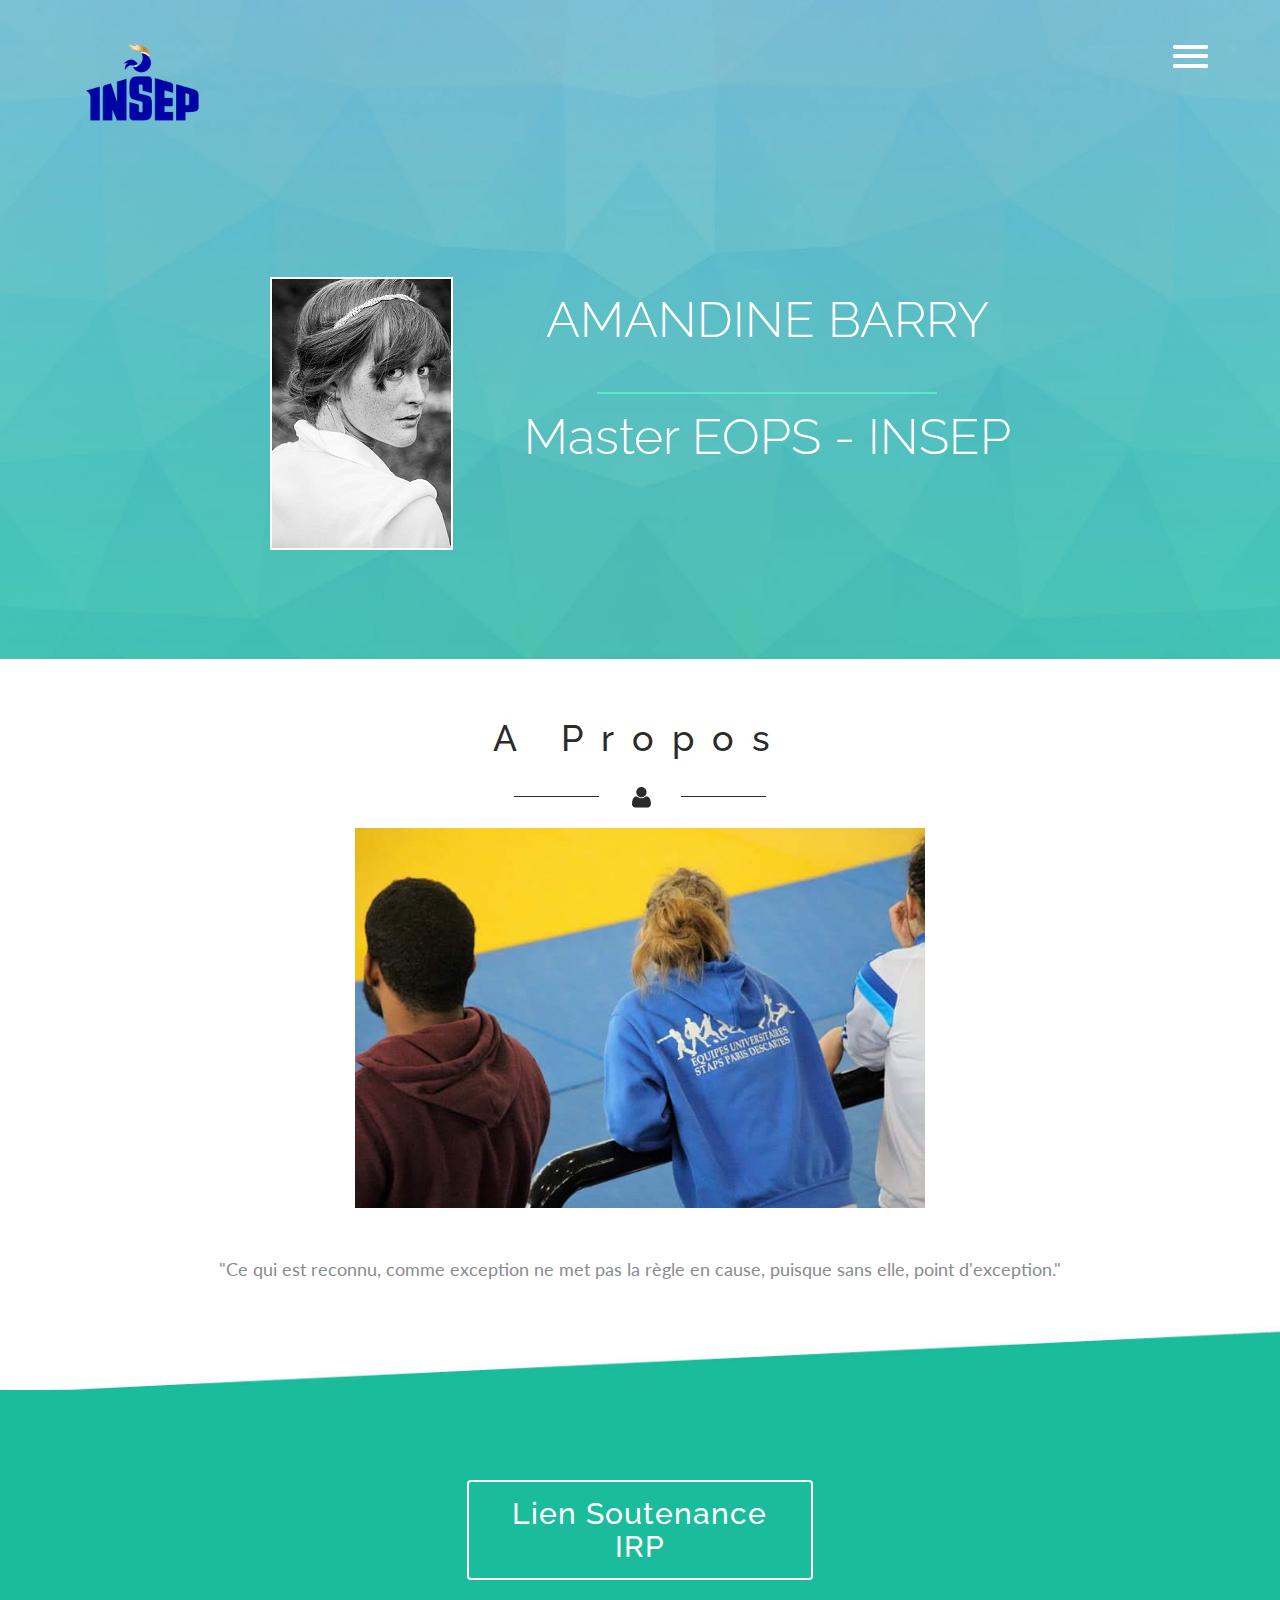
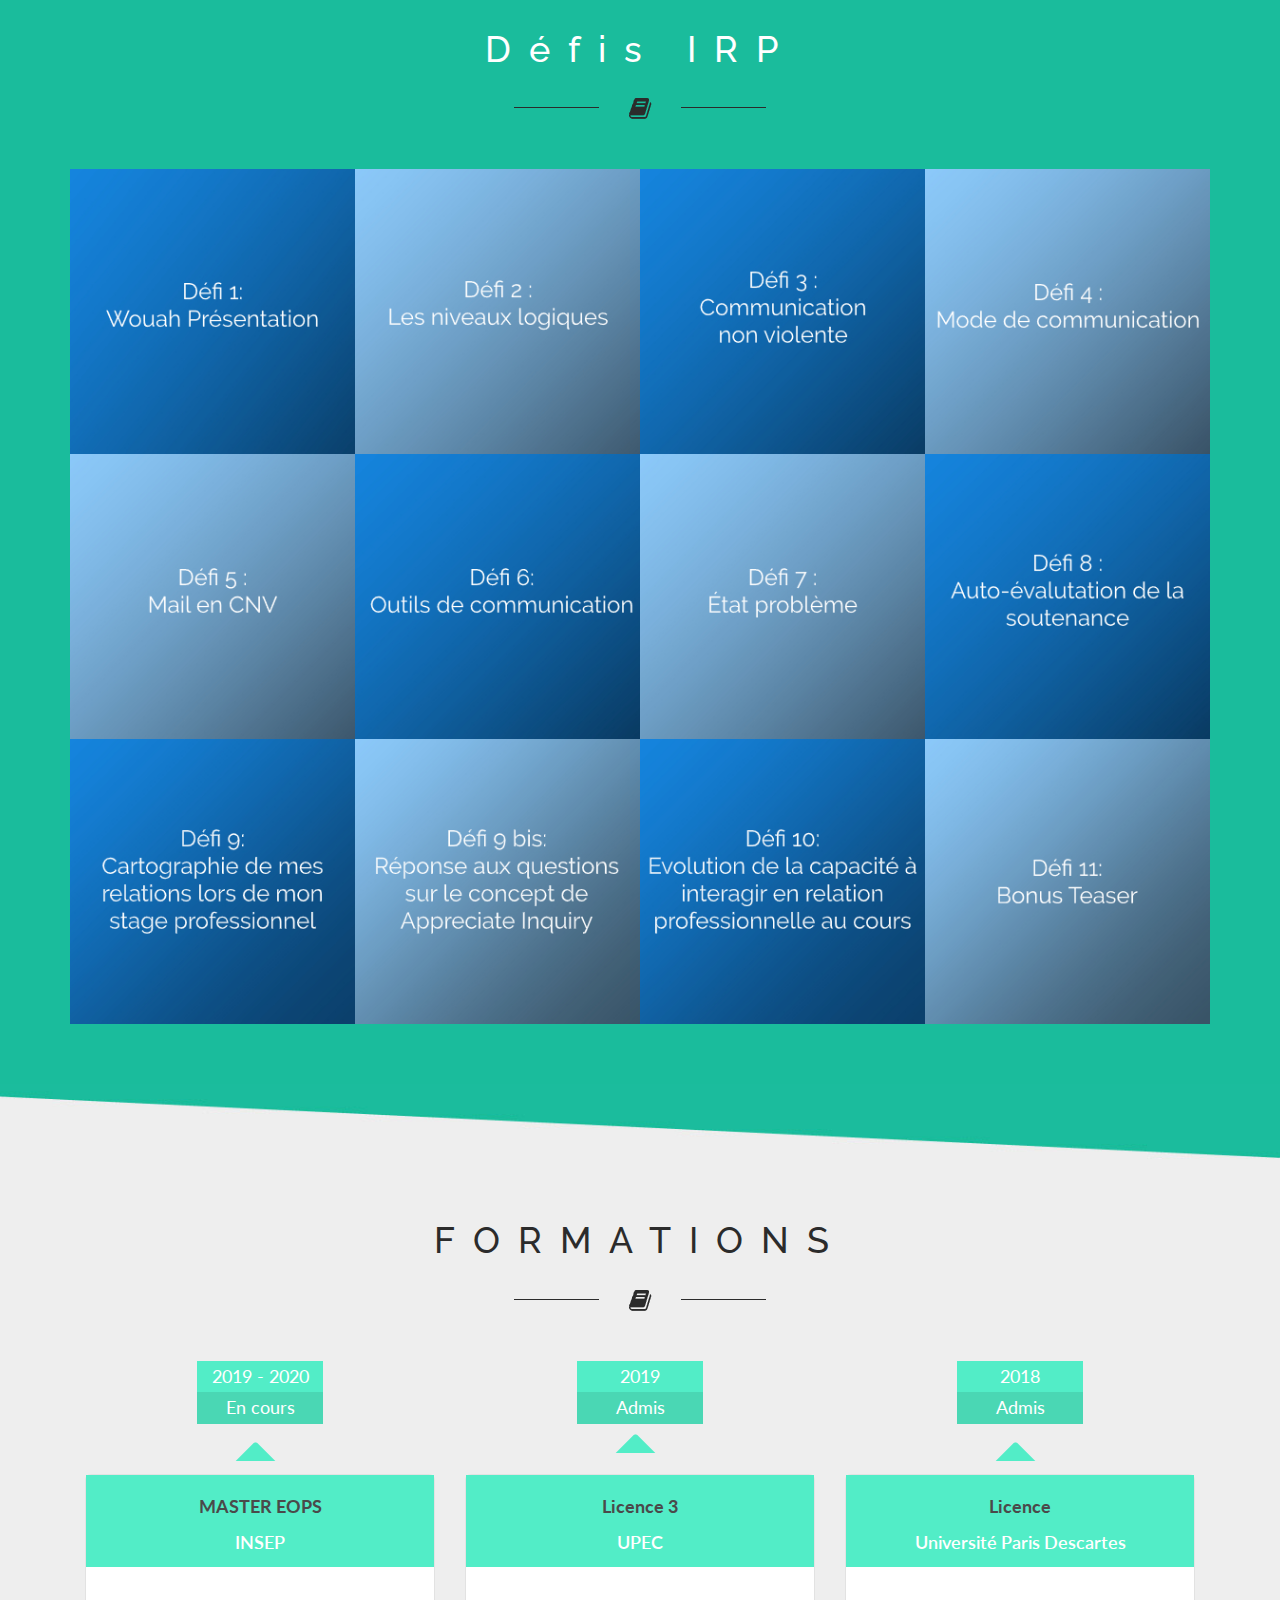
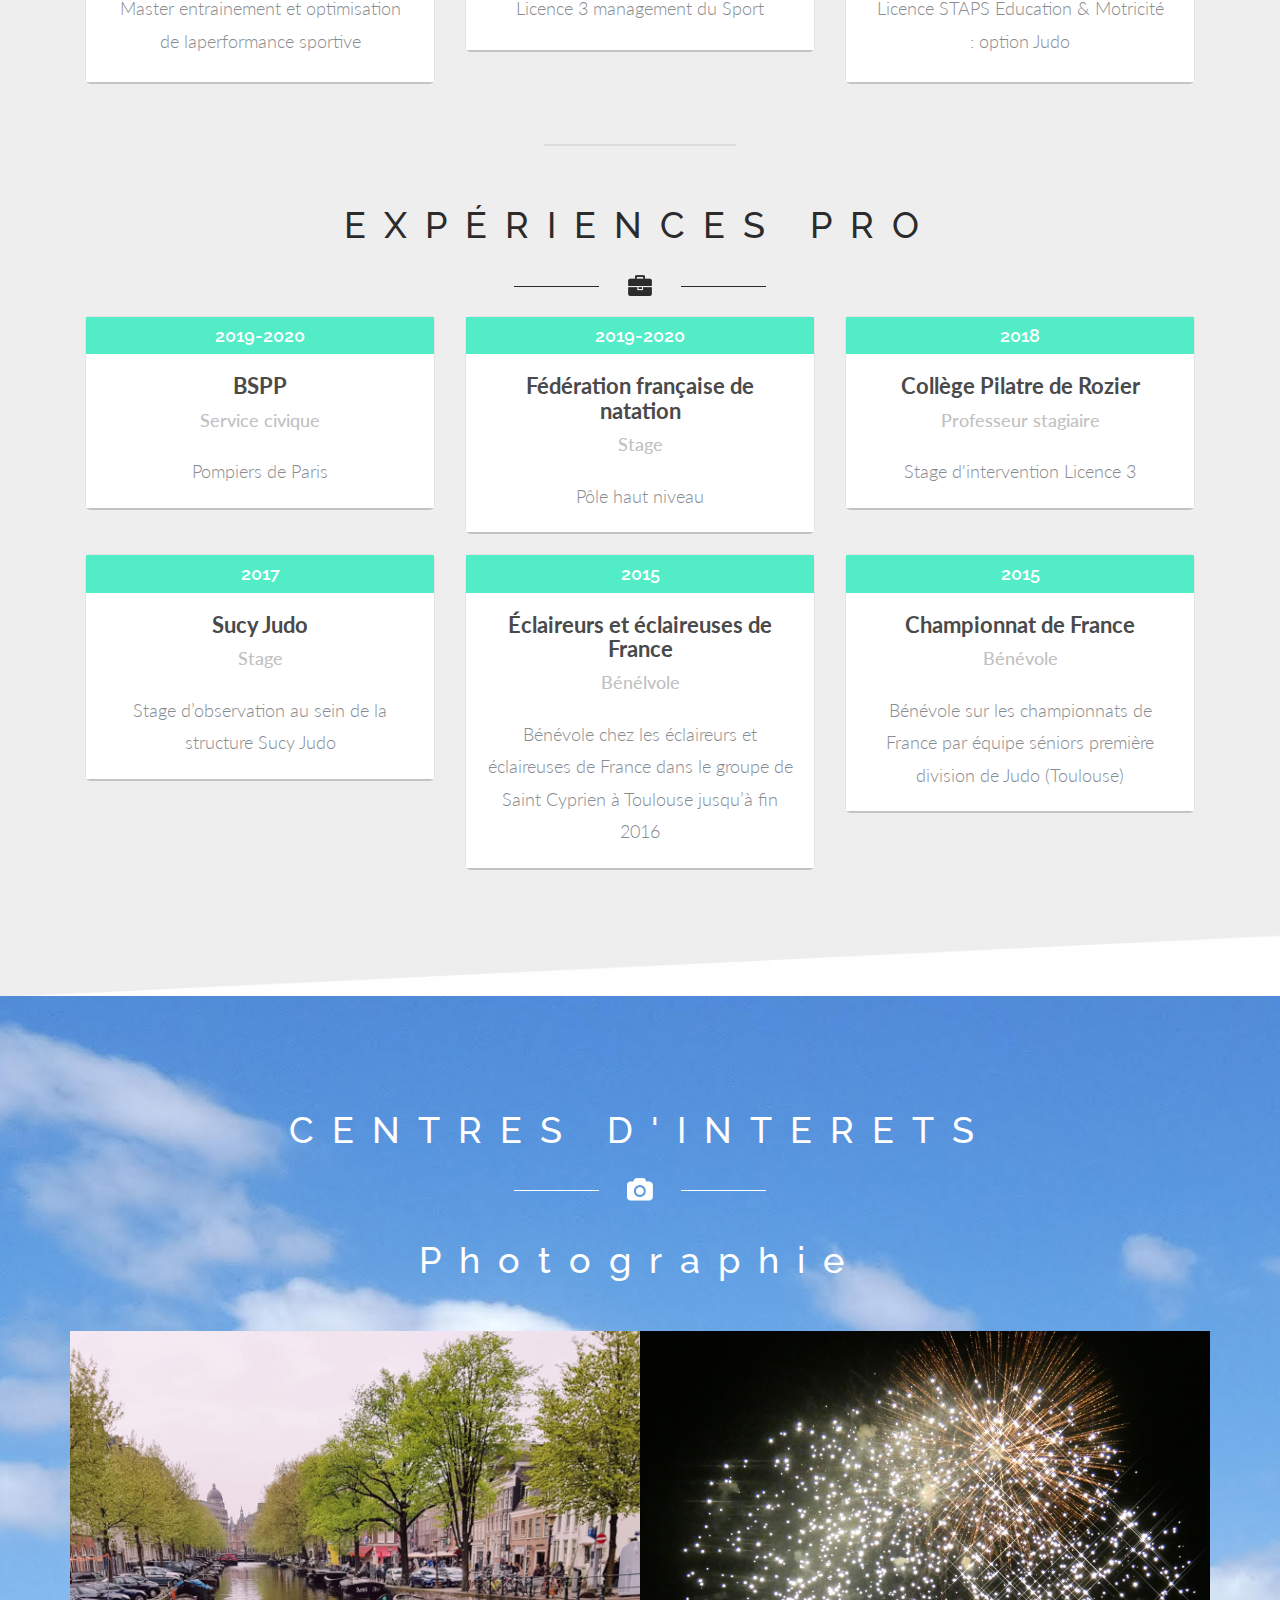
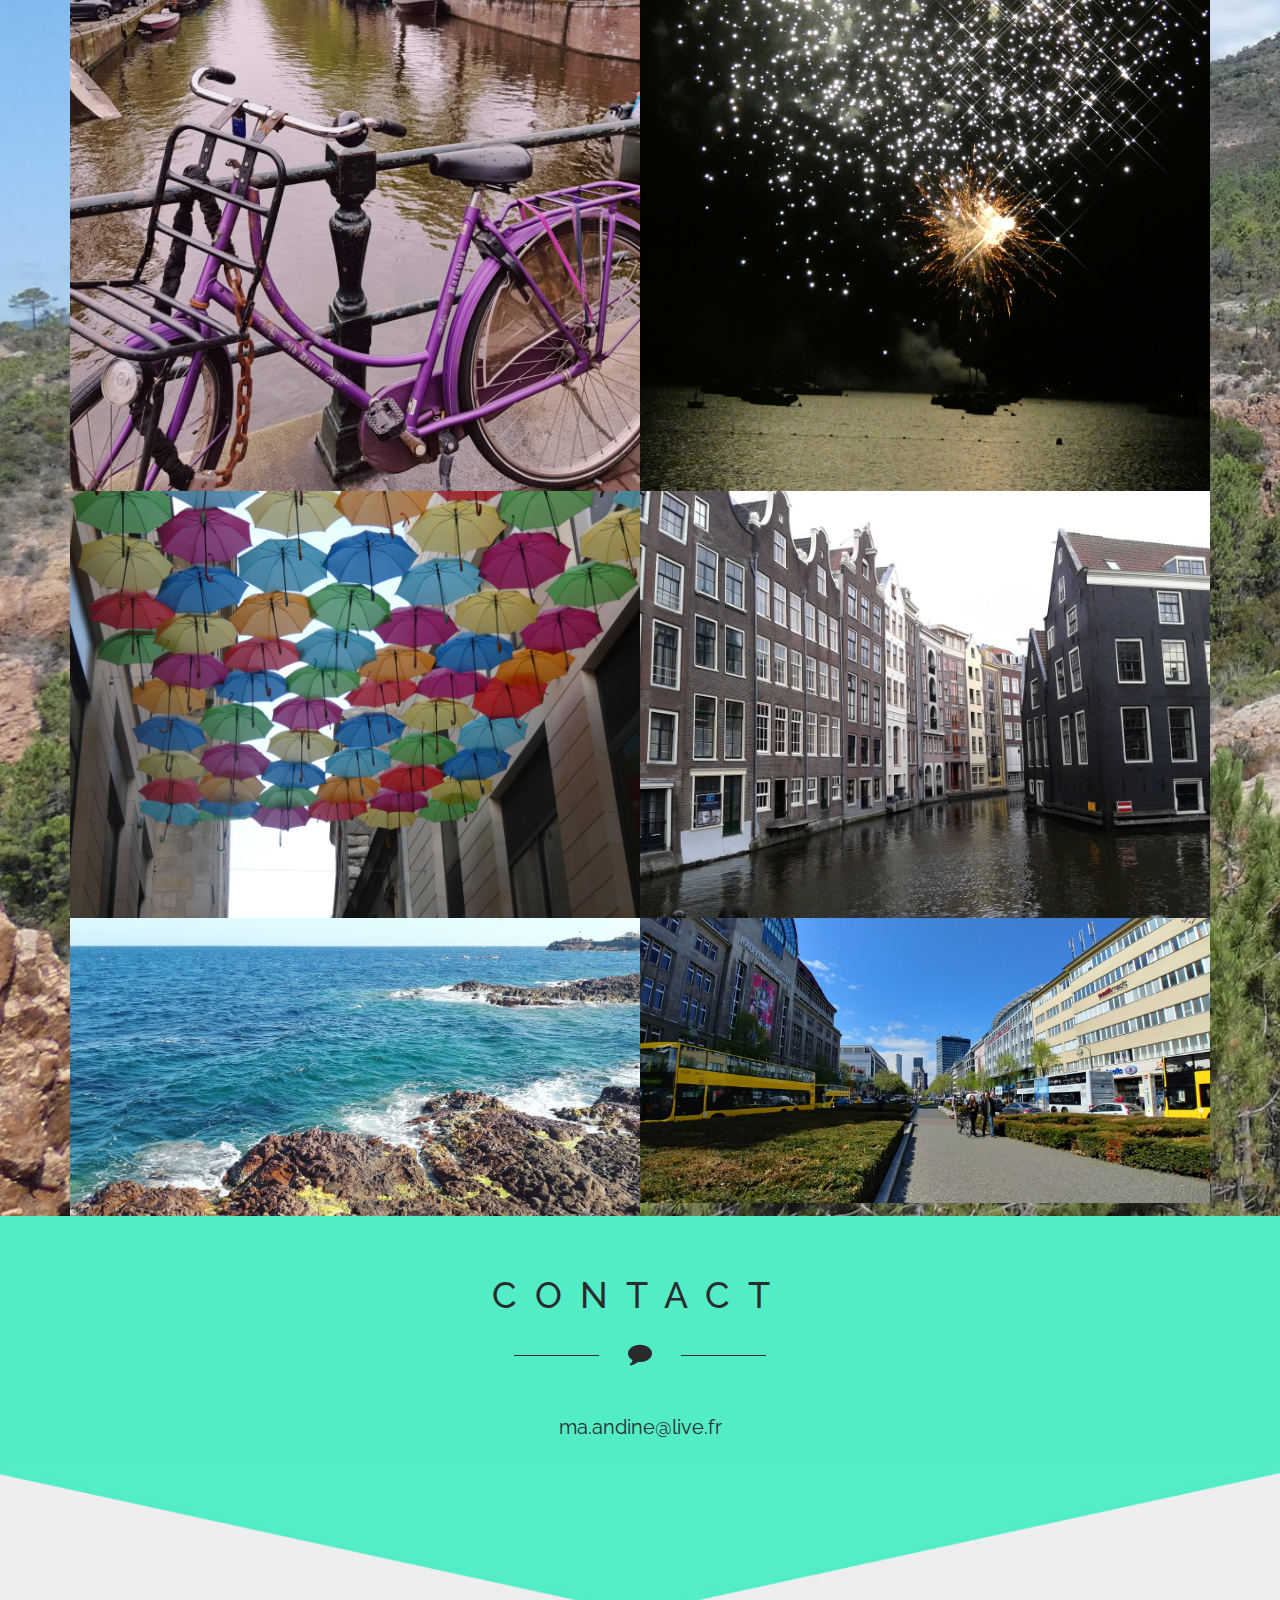
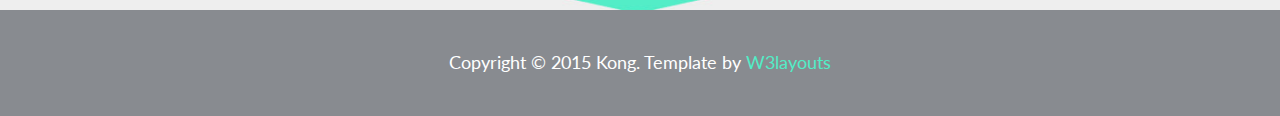
==== commit ebad61b6: "add défi11 -- Bonus teaser" ====
--- a/index.html
+++ b/index.html
@@ -222,7 +222,7 @@
 					<a href="#" ><img src="images/p11.jpg" class="img-responsive" alt="/">
 						<div class="textbox">
 							<br/>
-							<div class="button"><a href="images/p11.jpg" >VIEW</a></div>
+							<div class="button"><a href="https://www.youtube.com/watch?v=1xJsxf-GZbY&feature=youtu.be" >VIEW</a></div>
 						</div>
 				</div></a>
 				<div class="clearfix"> </div>
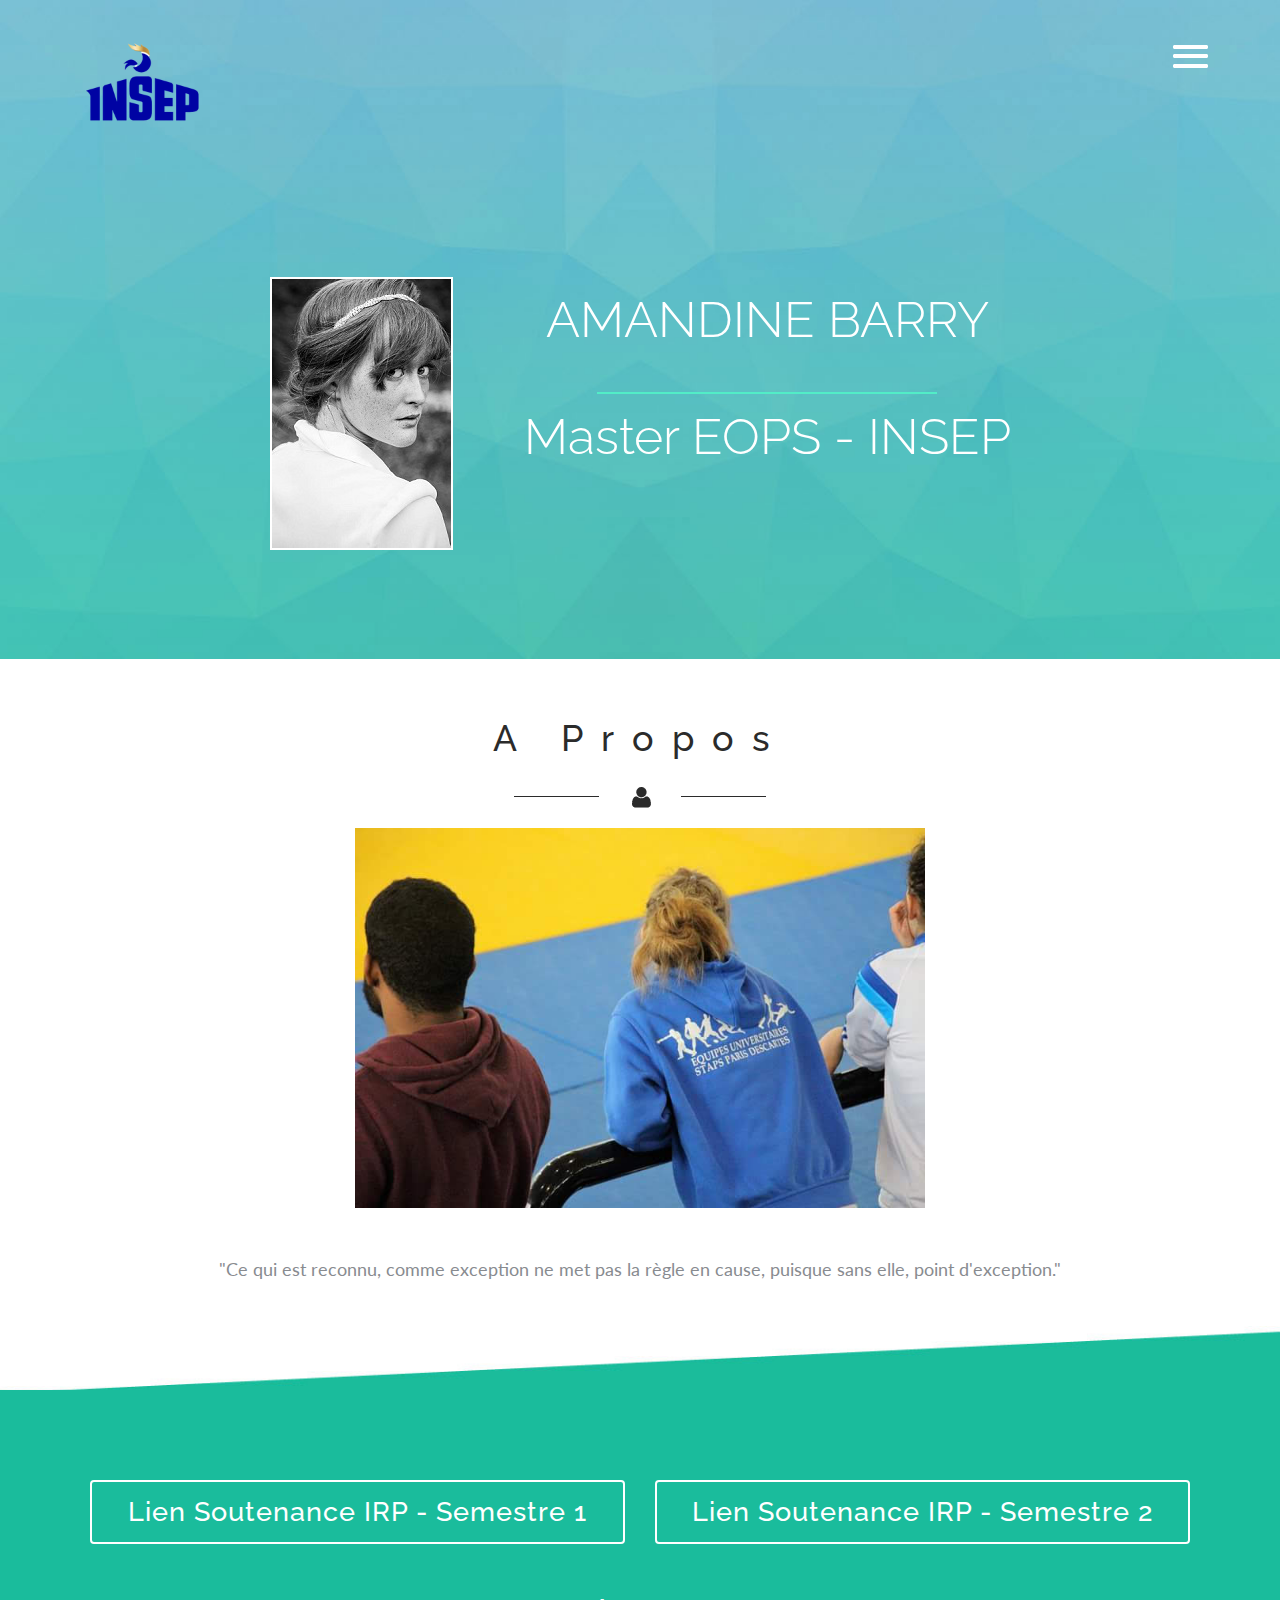
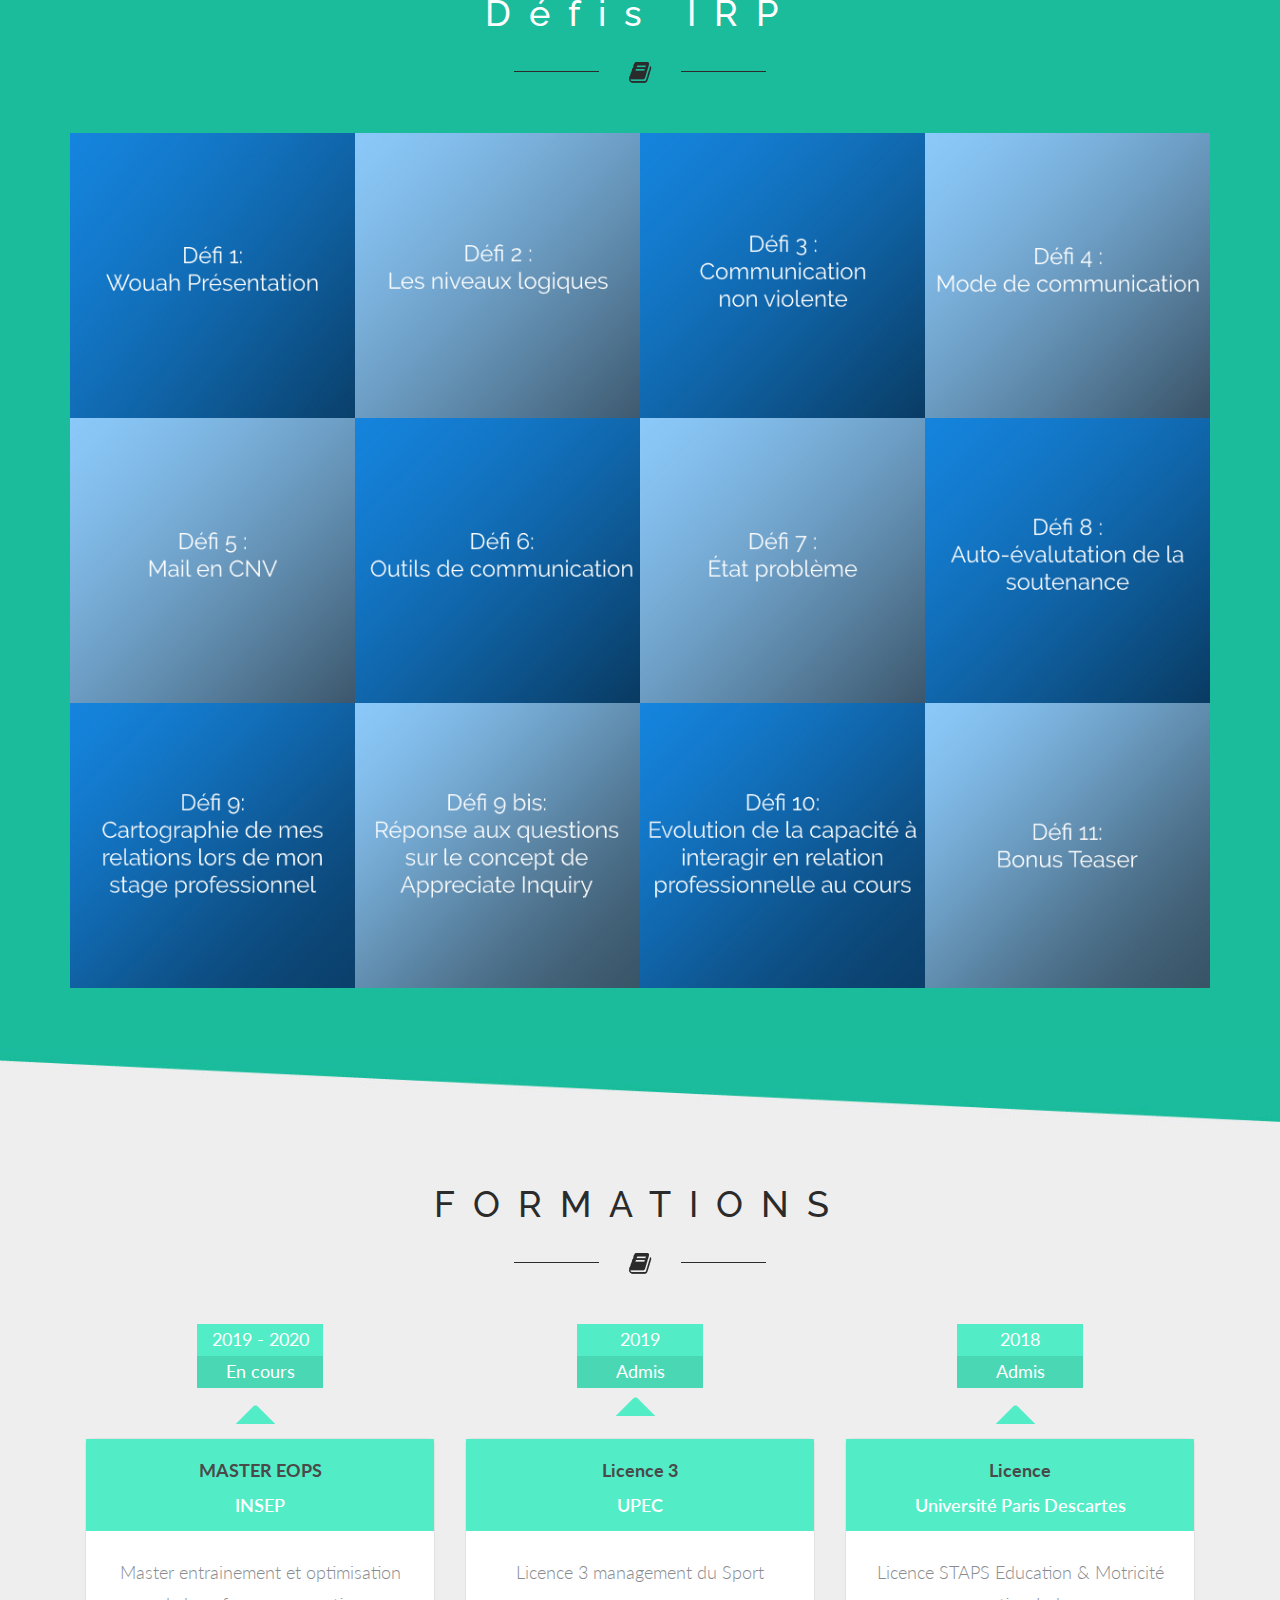
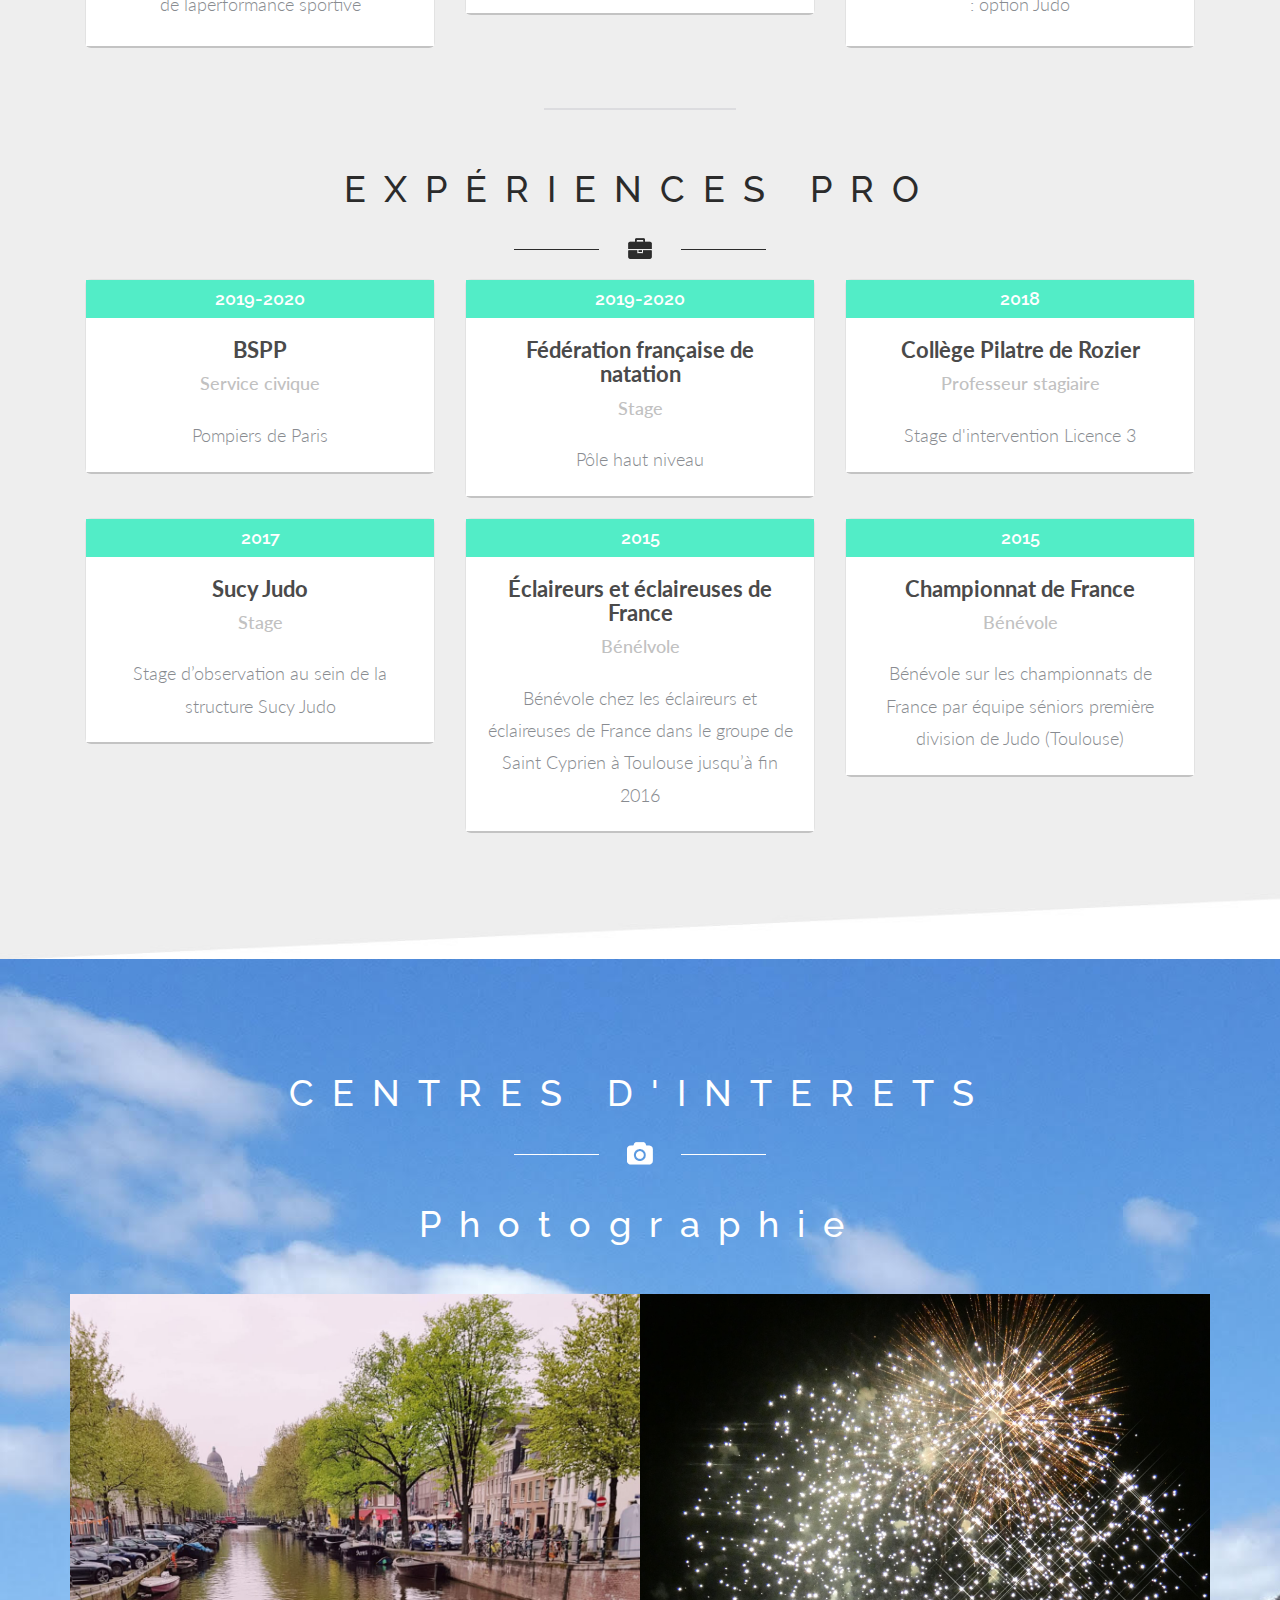
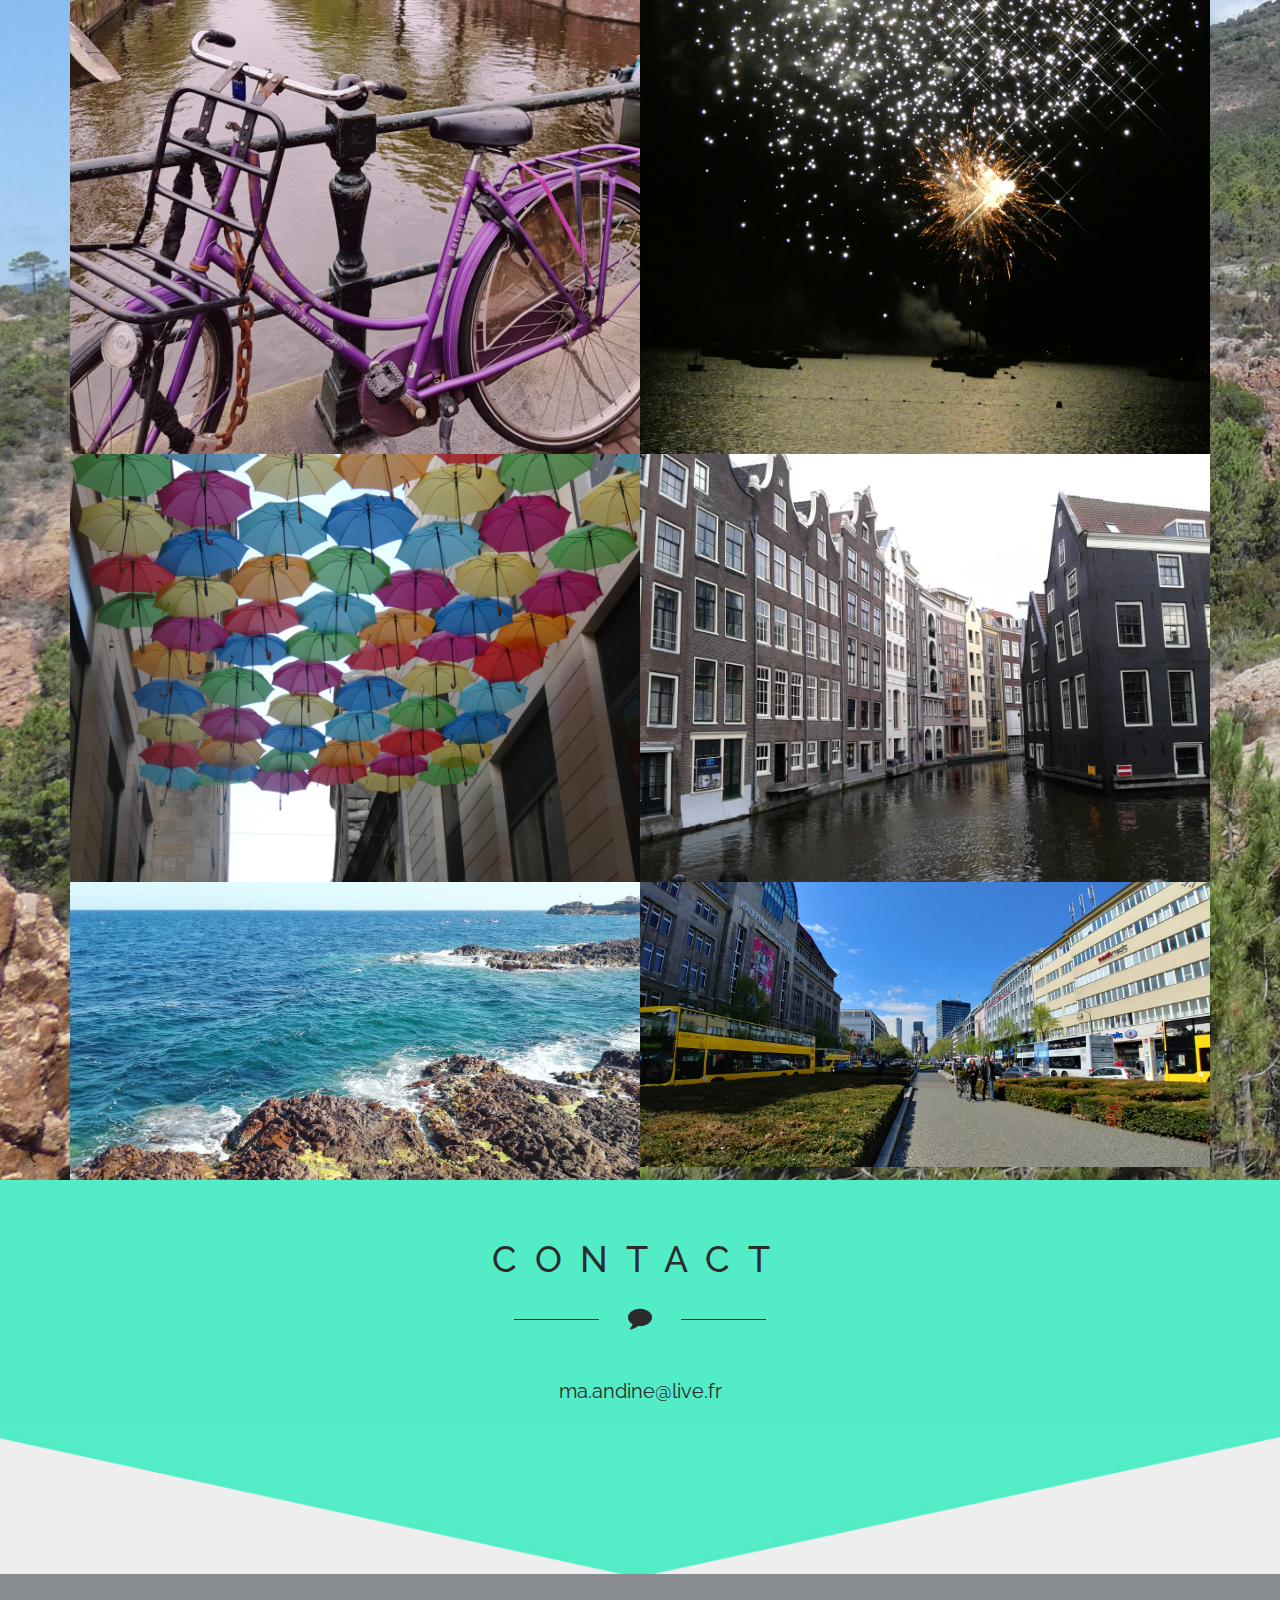
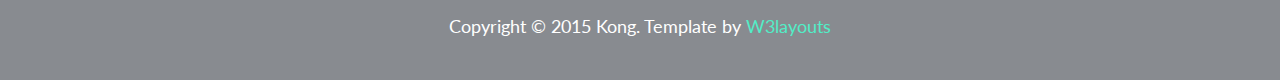
==== commit 6ac2e7b8: "add soutenance irp s2" ====
--- a/index.html
+++ b/index.html
@@ -130,9 +130,11 @@
 <div class="my-skills text-center" id="defis">
 	<div class="container">
 		<div class="row" style="padding:30px 5px 30px 5px; text-align:center;">
-			<span class=col-md-4></span>
-			<a class="col-md-4" href="https://www.youtube.com/watch?v=cBGoBGik8QI&feature=youtu.be">
-				<h3 id="soutenanceirp" style="border:2px solid white; border-radius: 4px; padding:15px; color:white; letter-spacing: 1px!important;font-size:30px!important">Lien Soutenance IRP</h3>
+			<a class="col-md-6" href="https://www.youtube.com/watch?v=cBGoBGik8QI&feature=youtu.be">
+				<h3 id="soutenanceirp" style="border:2px solid white; border-radius: 4px; padding:15px; color:white; letter-spacing: 1px!important;font-size:27px!important">Lien Soutenance IRP - Semestre 1</h3>
+			</a>
+			<a class="col-md-6" href="https://www.youtube.com/watch?v=5P_d7PGPimA&feature=youtu.be">
+				<h3 id="soutenanceirp" style="border:2px solid white; border-radius: 4px; padding:15px; color:white; letter-spacing: 1px!important;font-size:27px!important">Lien Soutenance IRP - Semestre 2</h3>
 			</a>
 		</div>
 		<br/>
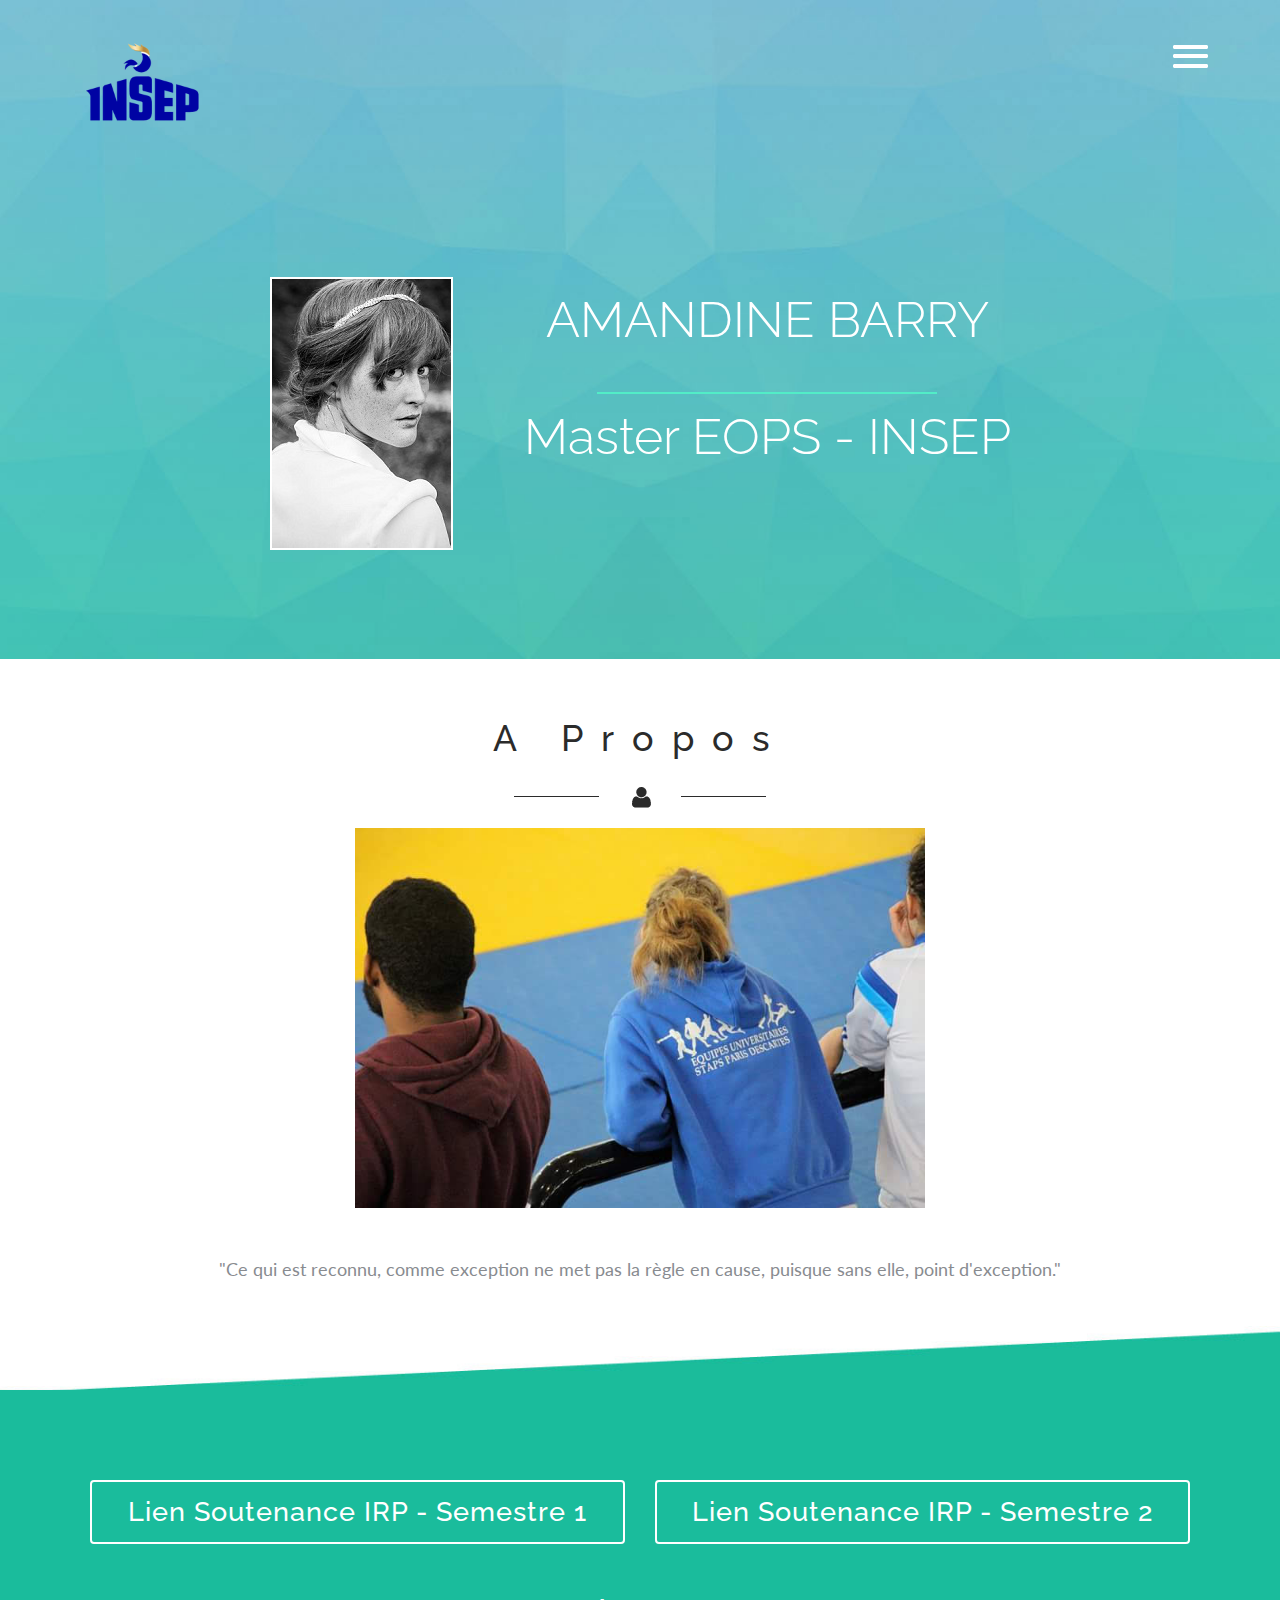
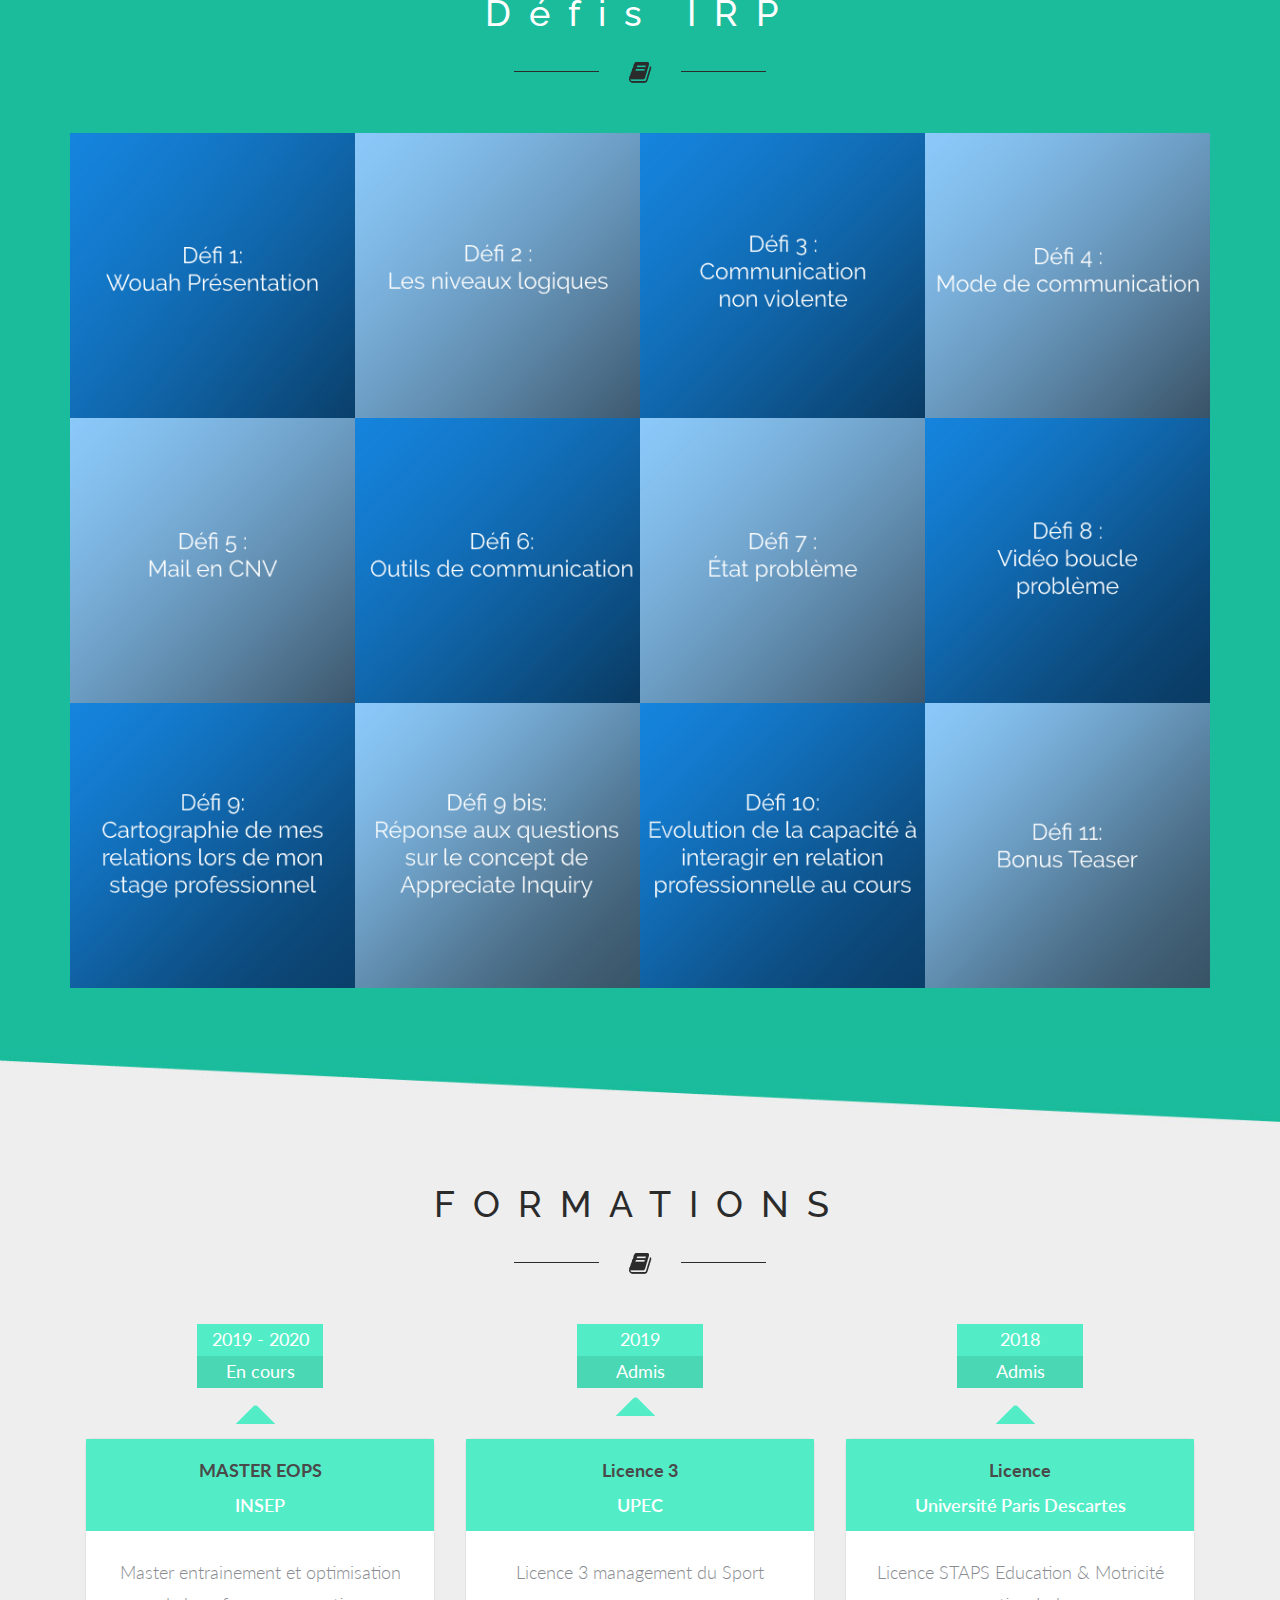
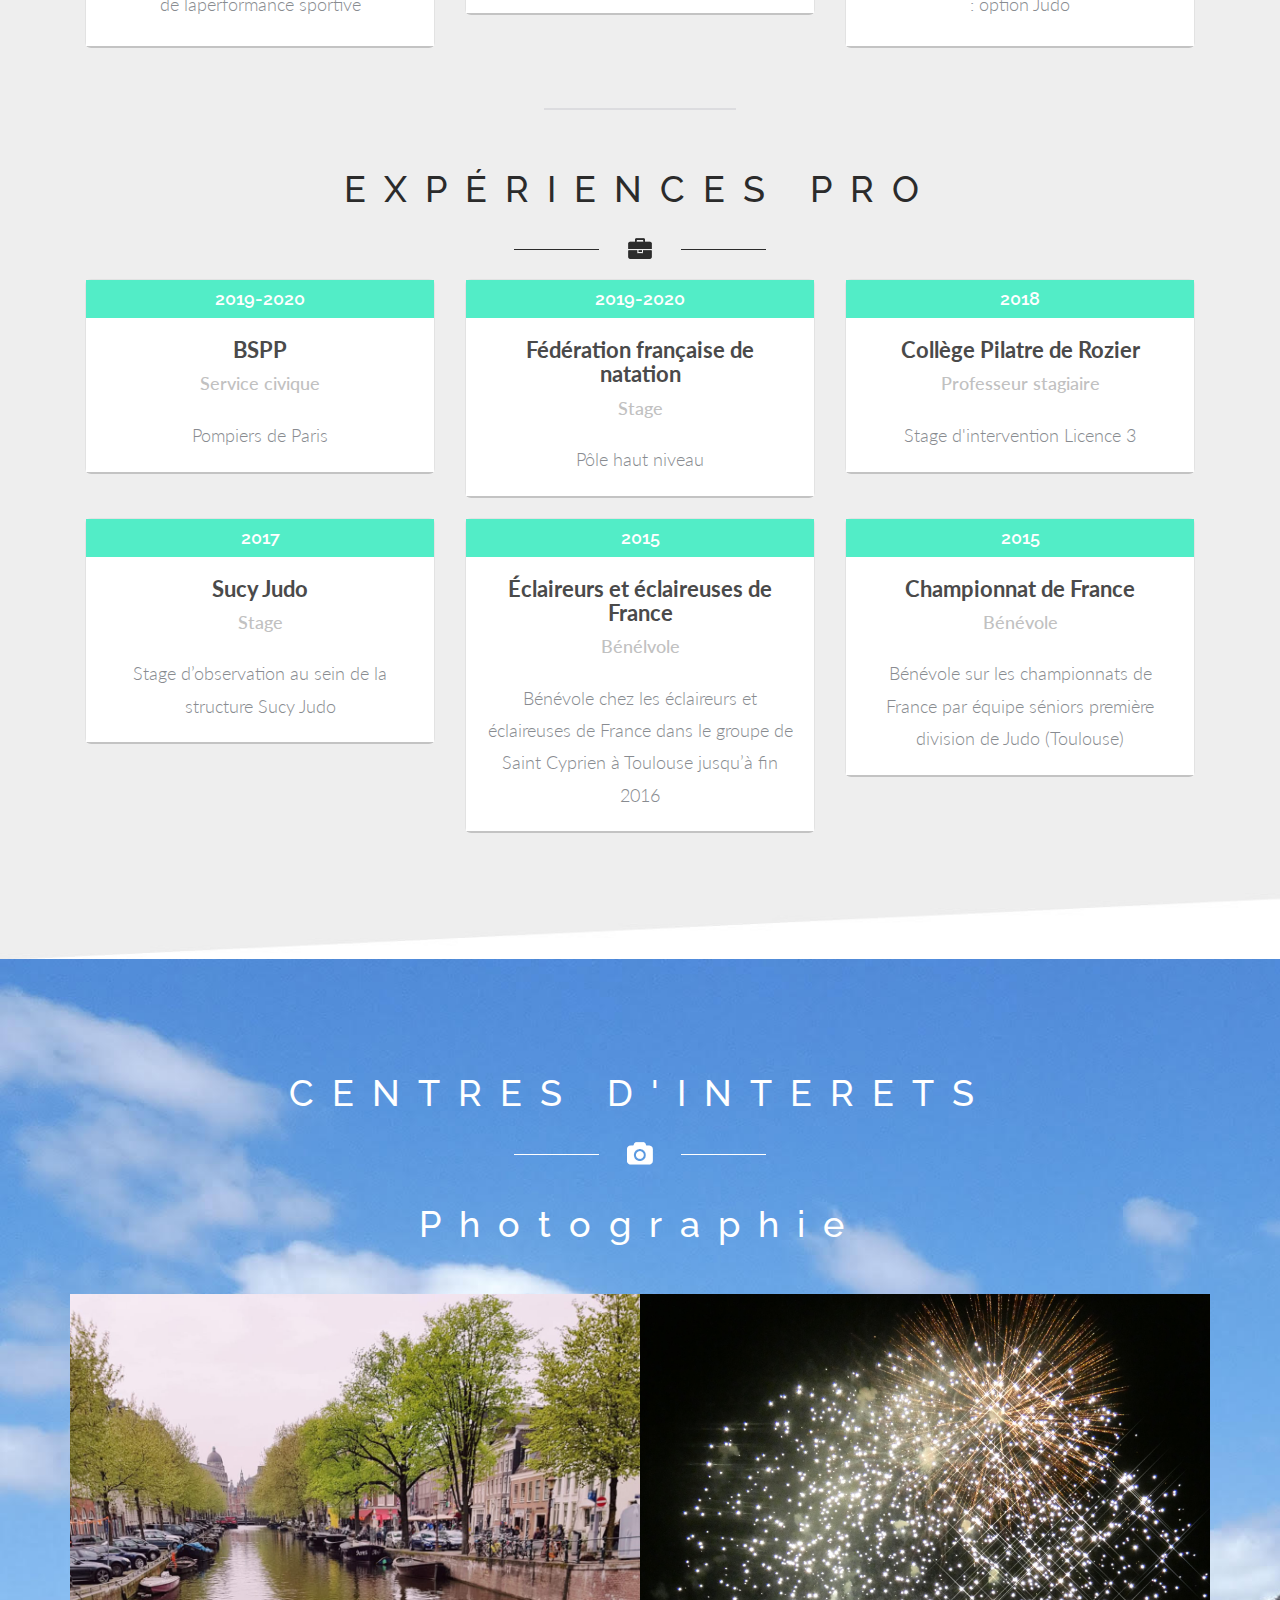
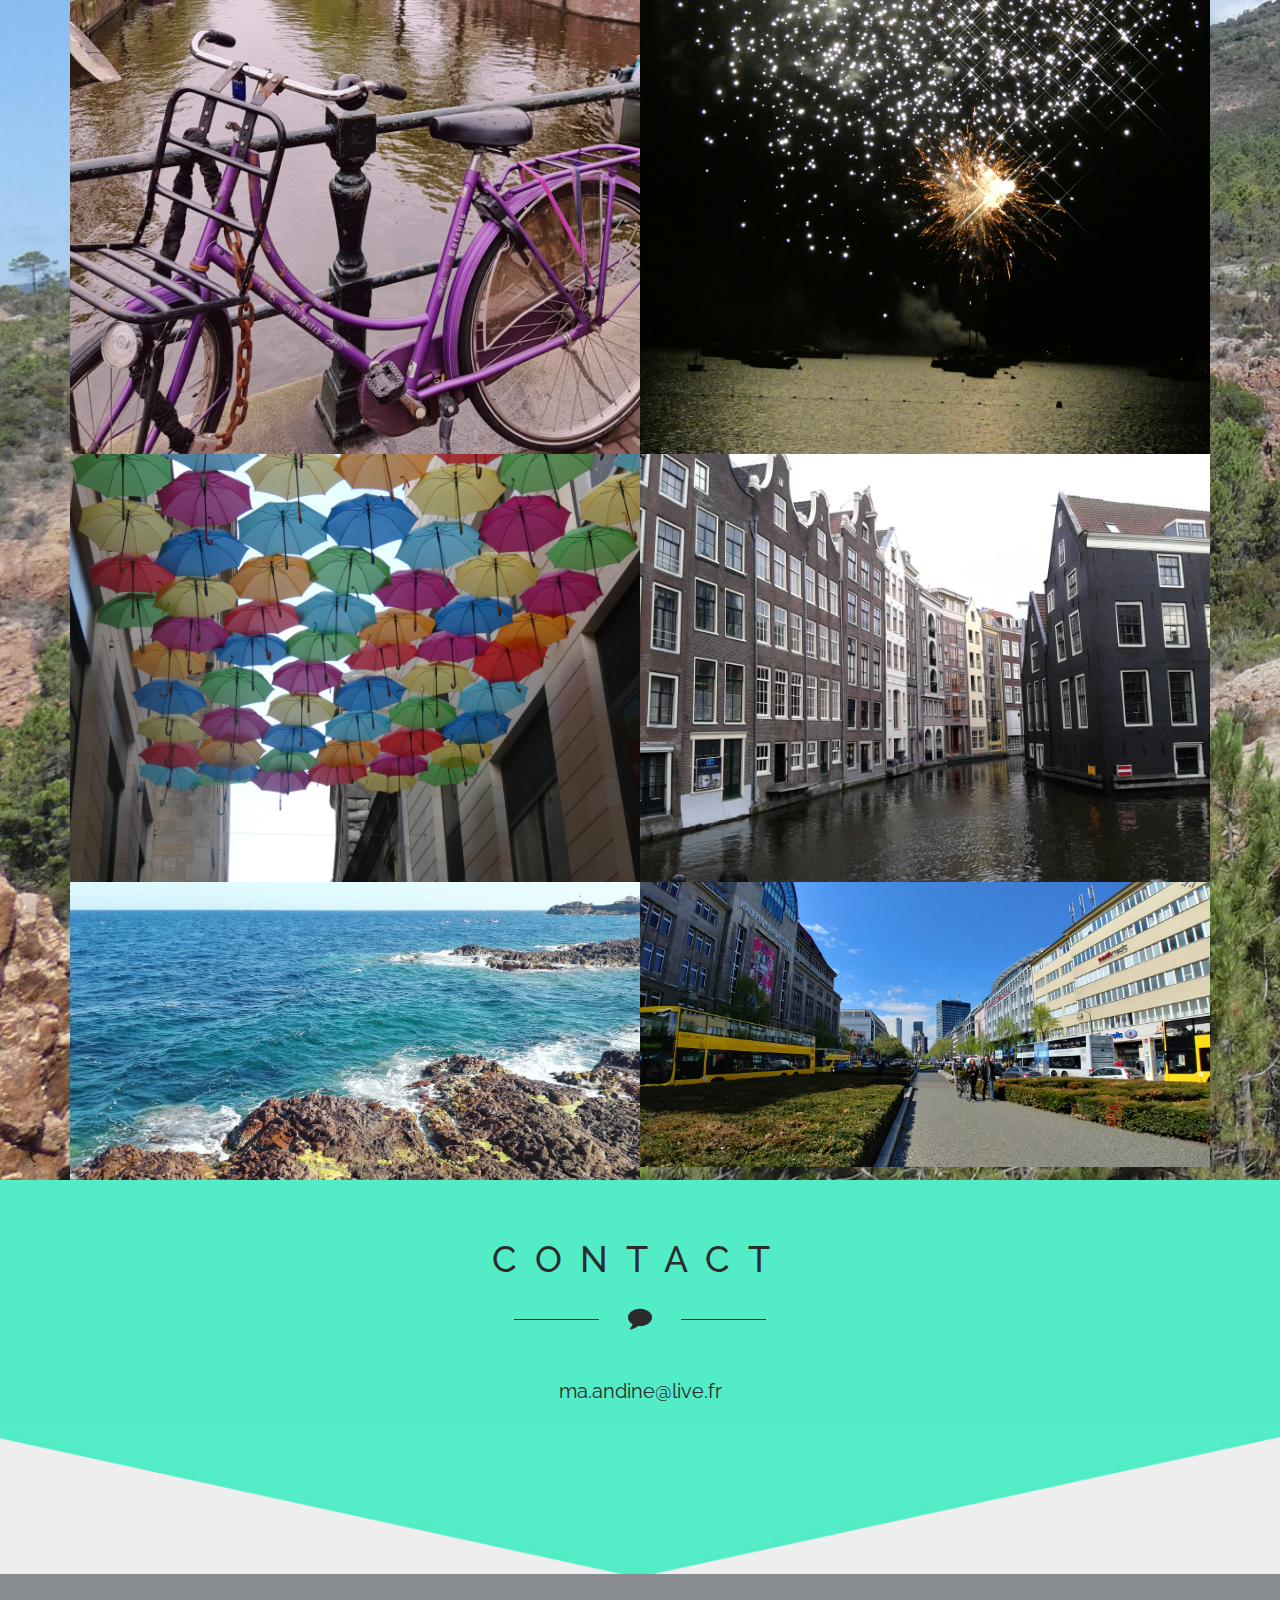
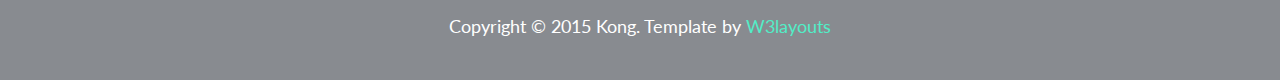
==== commit 2dd53370: "add defi 8" ====
--- a/index.html
+++ b/index.html
@@ -131,10 +131,10 @@
 	<div class="container">
 		<div class="row" style="padding:30px 5px 30px 5px; text-align:center;">
 			<a class="col-md-6" href="https://www.youtube.com/watch?v=cBGoBGik8QI&feature=youtu.be">
-				<h3 id="soutenanceirp" style="border:2px solid white; border-radius: 4px; padding:15px; color:white; letter-spacing: 1px!important;font-size:27px!important">Lien Soutenance IRP - Semestre 1</h3>
+				<h3 class="soutenanceirp" style="border:2px solid white; border-radius: 4px; padding:15px; color:white; letter-spacing: 1px!important;font-size:27px!important">Lien Soutenance IRP - Semestre 1</h3>
 			</a>
 			<a class="col-md-6" href="https://www.youtube.com/watch?v=5P_d7PGPimA&feature=youtu.be">
-				<h3 id="soutenanceirp" style="border:2px solid white; border-radius: 4px; padding:15px; color:white; letter-spacing: 1px!important;font-size:27px!important">Lien Soutenance IRP - Semestre 2</h3>
+				<h3 class="soutenanceirp" style="border:2px solid white; border-radius: 4px; padding:15px; color:white; letter-spacing: 1px!important;font-size:27px!important">Lien Soutenance IRP - Semestre 2</h3>
 			</a>
 		</div>
 		<br/>
@@ -196,7 +196,7 @@
 					<a href="#" ><img src="images/p8.jpg" class="img-responsive" alt="/">
 						<div class="textbox">
 								<br/>
-							<div class="button"><a href="images/p8.jpg" >VIEW</a></div>
+							<div class="button"><a class="swipebox-video" rel="mp4" href="docs/IRP_defi_2.mp4" >VIEW</a></div>
 						</div>
 				</div></a>
 				<div class="col-md-3 gallery-grid gallery1">
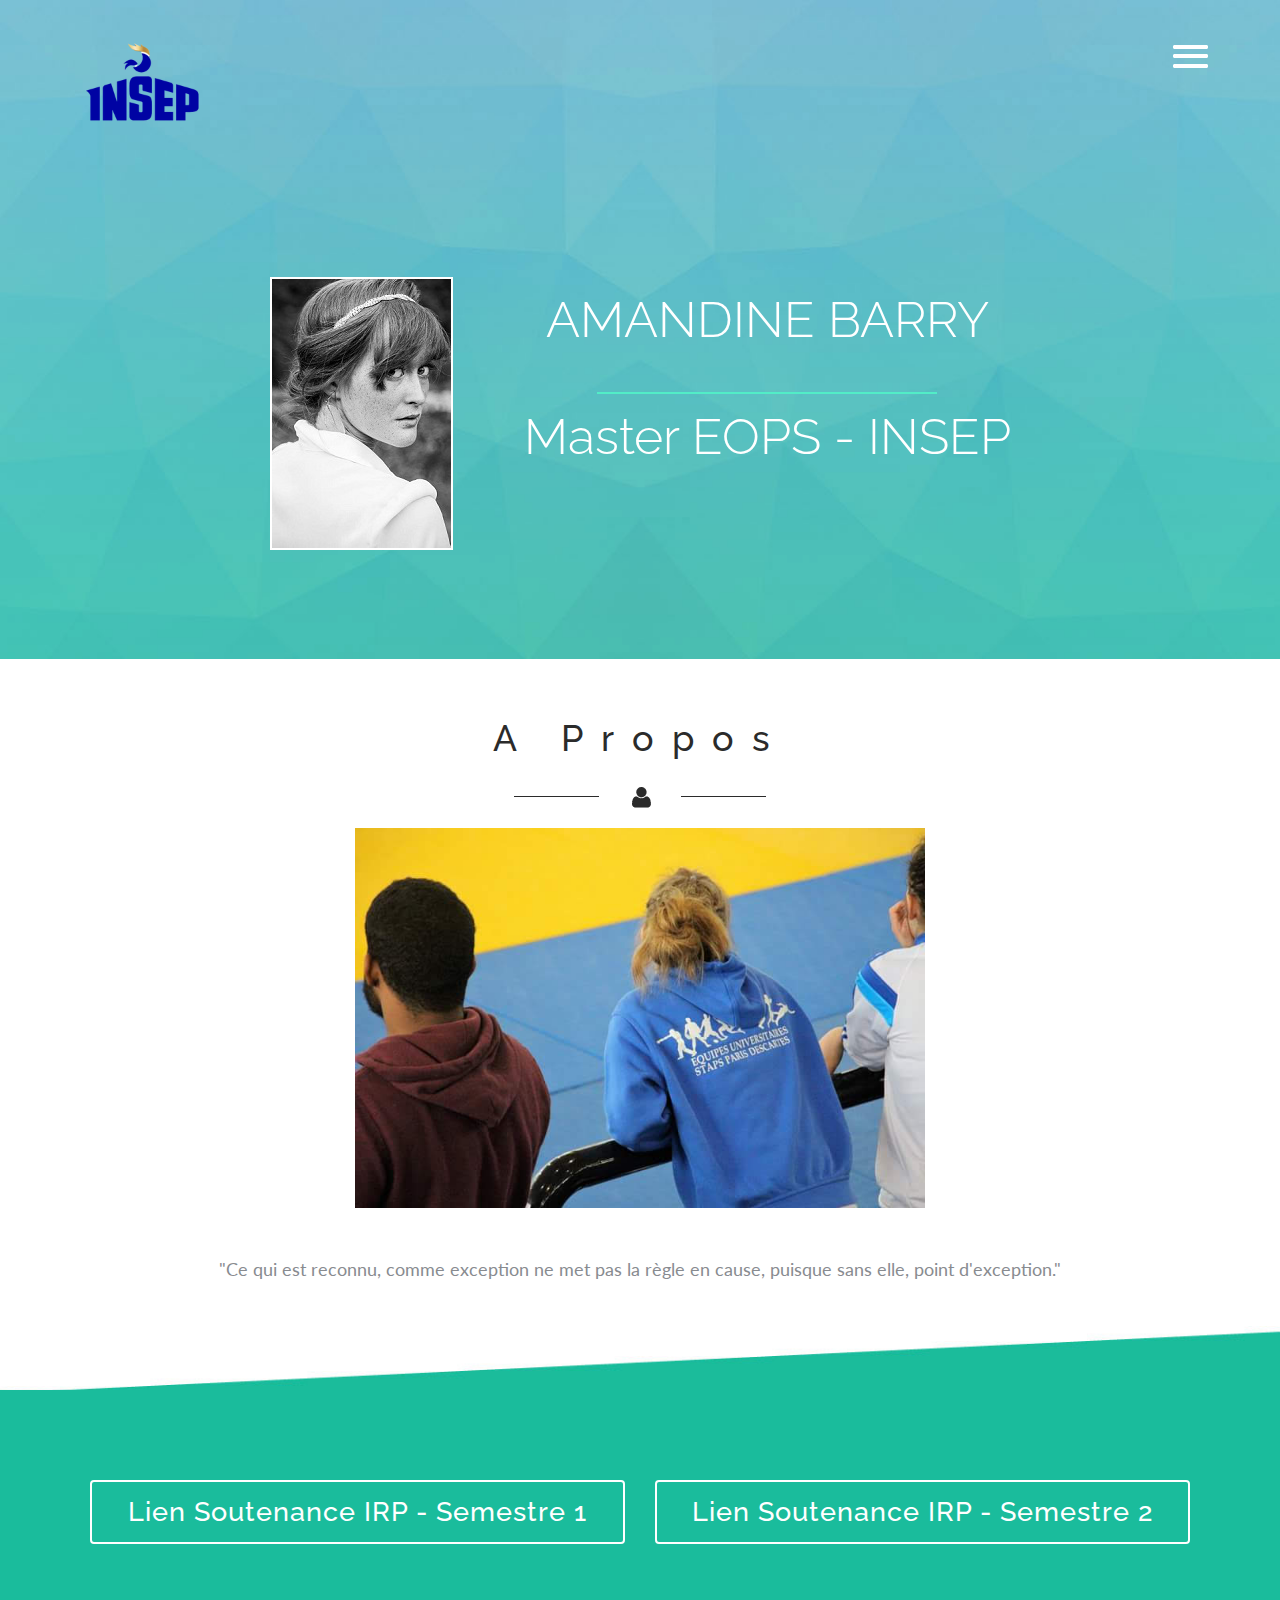
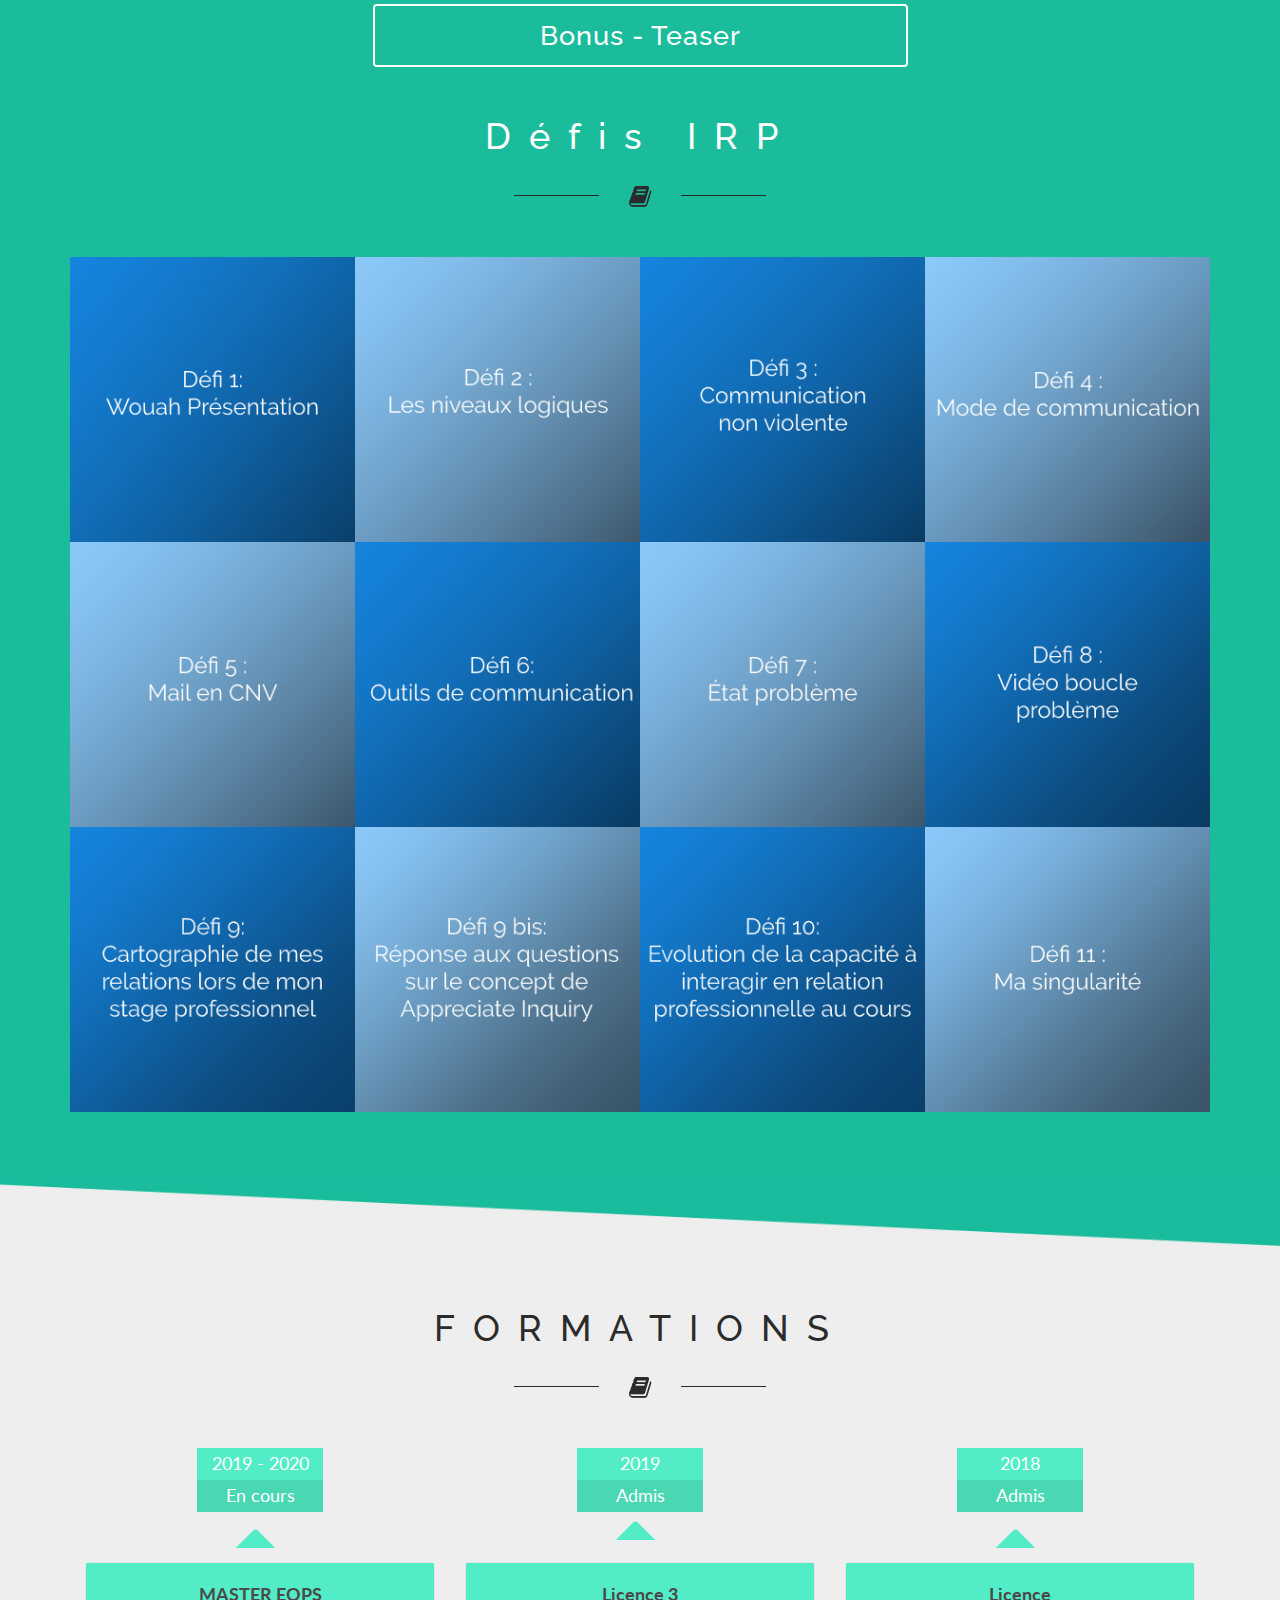
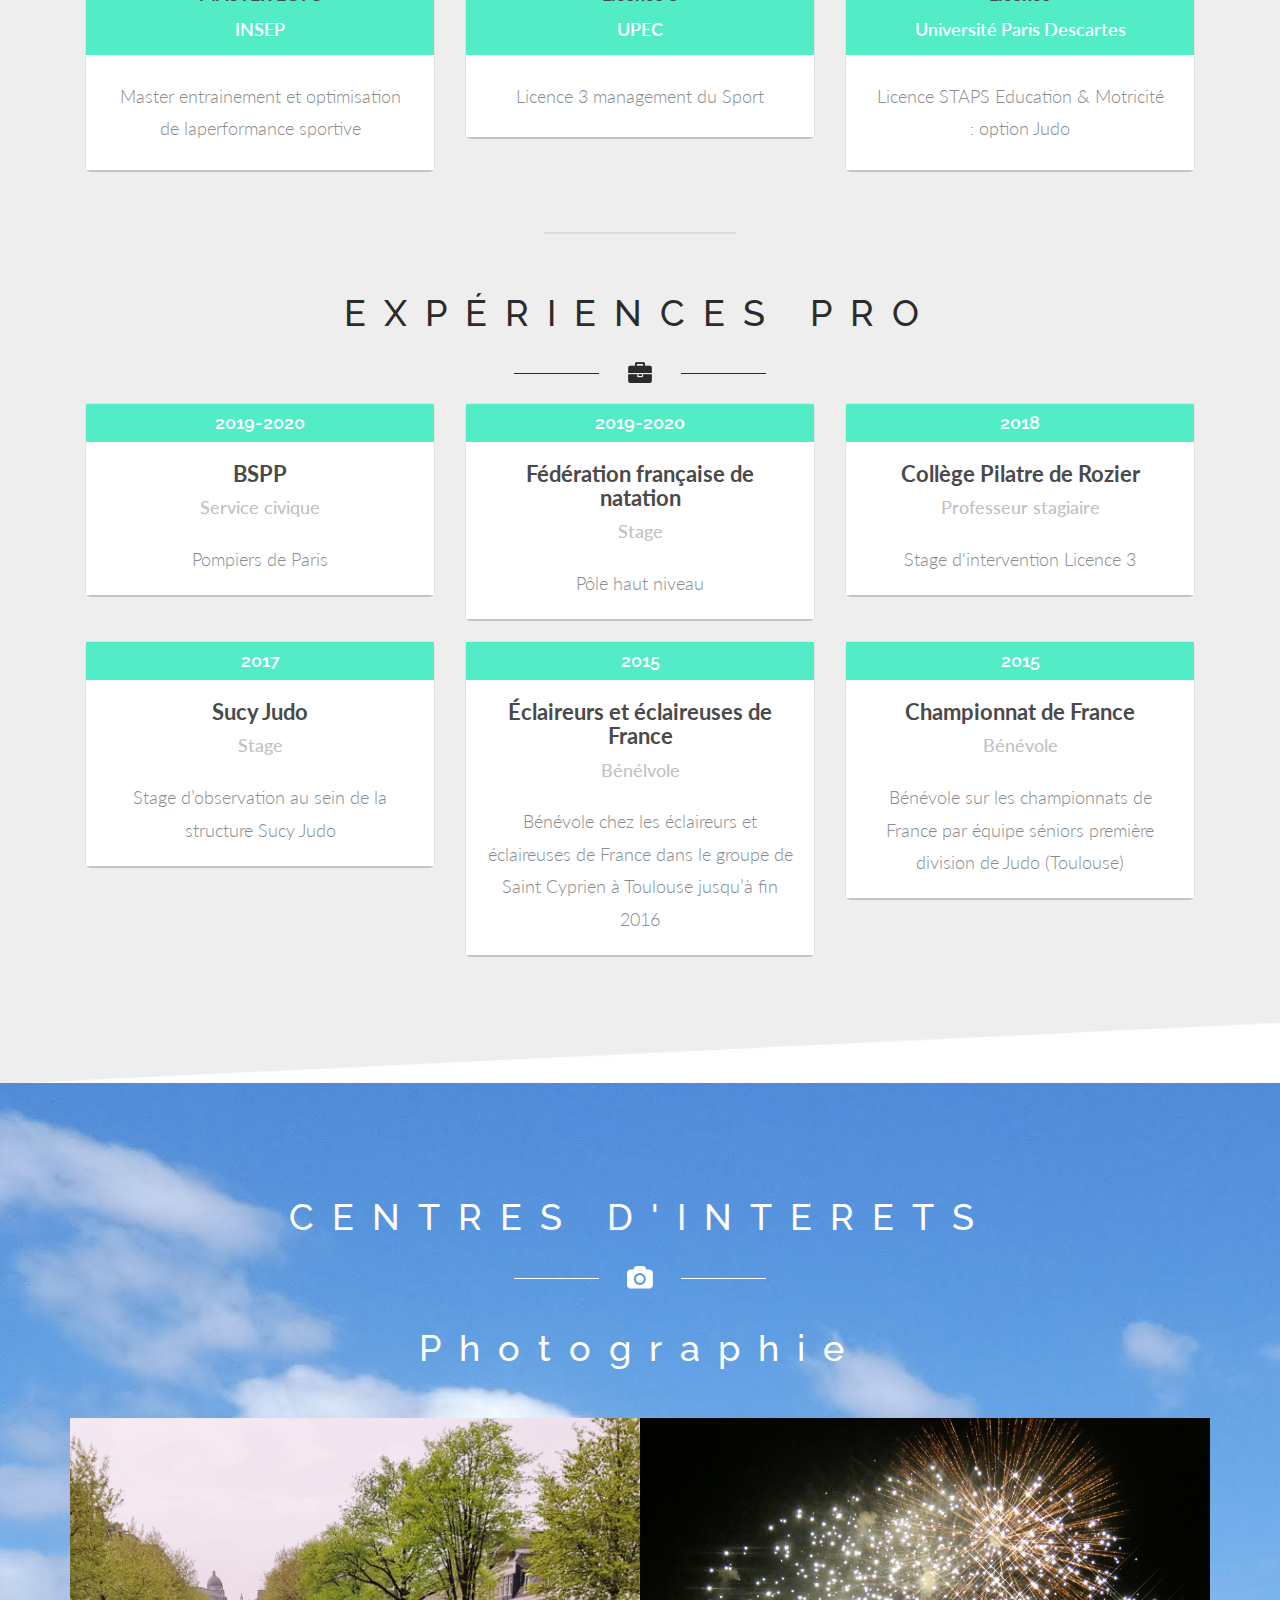
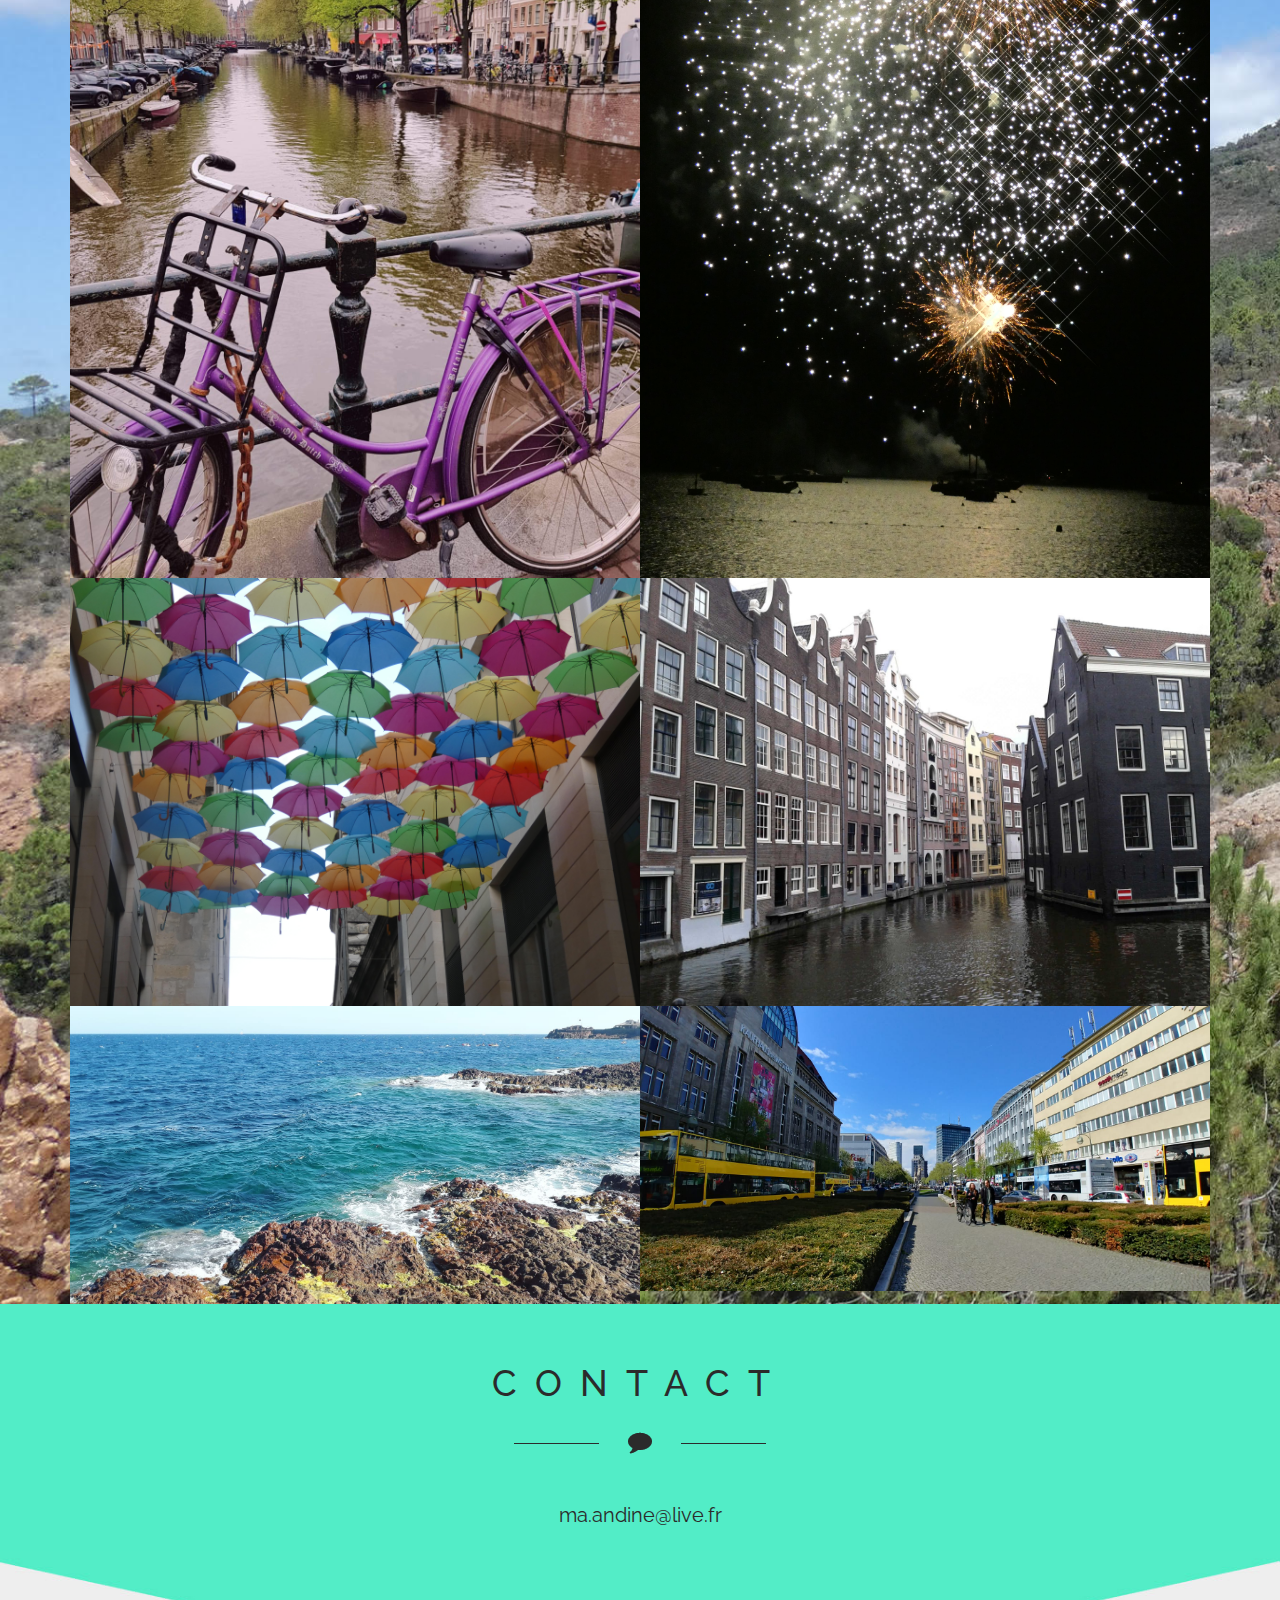
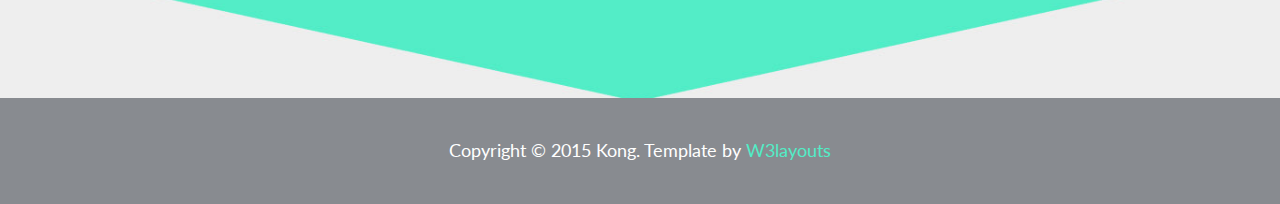
==== commit a5c99c9a: "add defi 11 + add fade animation for defi 8" ====
--- a/index.html
+++ b/index.html
@@ -7,6 +7,8 @@
 <!DOCTYPE html>
 <html>
 <head>
+	
+	
 	<title>E-Portfolio Amandine</title>
 	<!--fonts-->
 		<link href='http://fonts.googleapis.com/css?family=Raleway:400,100,200,300,500,600,700,800,900' rel='stylesheet' type='text/css'>
@@ -14,6 +16,7 @@
 	<!--//fonts-->
 		<link href="css/bootstrap.css" rel="stylesheet" type="text/css" media="all" />
 		<link href="css/style.css" rel="stylesheet" type="text/css" media="all" />
+		<link rel="stylesheet" href="css/jquery.popVideo.css">
 	<!-- for-mobile-apps -->
 		<meta name="viewport" content="width=device-width, initial-scale=1">
 		<meta http-equiv="Content-Type" content="text/html; charset=utf-8" />
@@ -23,6 +26,7 @@
 	<!-- //for-mobile-apps -->
 	<!-- js -->
 		<script type="text/javascript" src="js/jquery.min.js"></script>
+		<script src="js/jquery.popVideo.js"></script>
 	<!-- js -->
 	<!-- start-smooth-scrolling -->
 		<script type="text/javascript" src="js/move-top.js"></script>
@@ -137,12 +141,23 @@
 				<h3 class="soutenanceirp" style="border:2px solid white; border-radius: 4px; padding:15px; color:white; letter-spacing: 1px!important;font-size:27px!important">Lien Soutenance IRP - Semestre 2</h3>
 			</a>
 		</div>
+		<div class="row" style="padding:30px 5px 30px 5px; text-align:center;">
+			<div class="col-md-3"></div>
+			<a class="col-md-6" href="https://www.youtube.com/watch?v=1xJsxf-GZbY&feature=youtu.be">
+				<h3 class="soutenanceirp" style="border:2px solid white; border-radius: 4px; padding:15px; color:white; letter-spacing: 1px!important;font-size:27px!important">Bonus - Teaser</h3>
+			</a>
+		</div>
 		<br/>
 		<h3>Défis IRP</h3>
+
+
+	
+
+		   
+
 		<div class="strip text-center"><img src="images/edu.png" alt=" "/></div>
-		
 		<div class="gallery-grids">
-			<div class="top-gallery">
+			<div class="top-gallery">		
 				<div class="col-md-3 gallery-grid gallery1" >
 					<a href="#" ><img src="images/p1.jpg" class="img-responsive" alt="/">
 						<div class="textbox">
@@ -196,7 +211,7 @@
 					<a href="#" ><img src="images/p8.jpg" class="img-responsive" alt="/">
 						<div class="textbox">
 								<br/>
-							<div class="button"><a class="swipebox-video" rel="mp4" href="docs/IRP_defi_2.mp4" >VIEW</a></div>
+							<div class="button"><a id="display_videoD8">VIEW</a></div>
 						</div>
 				</div></a>
 				<div class="col-md-3 gallery-grid gallery1">
@@ -224,17 +239,31 @@
 					<a href="#" ><img src="images/p11.jpg" class="img-responsive" alt="/">
 						<div class="textbox">
 							<br/>
-							<div class="button"><a href="https://www.youtube.com/watch?v=1xJsxf-GZbY&feature=youtu.be" >VIEW</a></div>
+							<div class="button"><a href="docs/Défi_11_ s_ pas_le_time_ou_l_envie_de_faire_une_video.pdf" >VIEW</a></div>
 						</div>
 				</div></a>
 				<div class="clearfix"> </div>
 			</div>
+			<div id="videoDefi8" style="position: fixed; top:0; left: 0; width: 100% ;height: 100%; z-index: 2000; background-color: rgba(0,0,0,0.5); padding-top: 100px;" hidden>
+				<video width="50%" height="582" controls>
+					<source src="docs/IRP_defi_2.mp4" type="video/mp4">
+				  Votre navigateur ne supporte pas la balise vidéo.
+				</video>
+			</div>
+			
 				<link rel="stylesheet" href="css/swipebox.css">
 				<script src="js/jquery.swipebox.min.js"></script> 
 					<script type="text/javascript">
 						jQuery(function($) {
 							$(".swipebox").swipebox();
 							$(".swipeboxDefi").swipebox();
+							$(".swipebox-video").swipebox();
+							$("#display_videoD8").on('click', function(){
+								$("#videoDefi8").fadeIn();
+							})
+							$("#videoDefi8").on('click', function(){
+								$(this).fadeOut();
+							})
 						});
 					</script>
 		</div>
--- a/css/style.css
+++ b/css/style.css
@@ -3502,11 +3502,15 @@
 	  }
 }
 
-#soutenanceirp:hover{
+.soutenanceirp:hover{
 	background-color: rgba(255,255,255,0.2);
     -webkit-transition: all 0.2s ease-in-out;
     -moz-transition: all 0.2s ease-in-out;
     -o-transition: all 0.2s ease-in-out;
     transition: all 0.2s ease-in-out;
 }
-/*-- responsive media queries --*/+/*-- responsive media queries --*/
+
+.row{
+	z-index: 1000;
+}